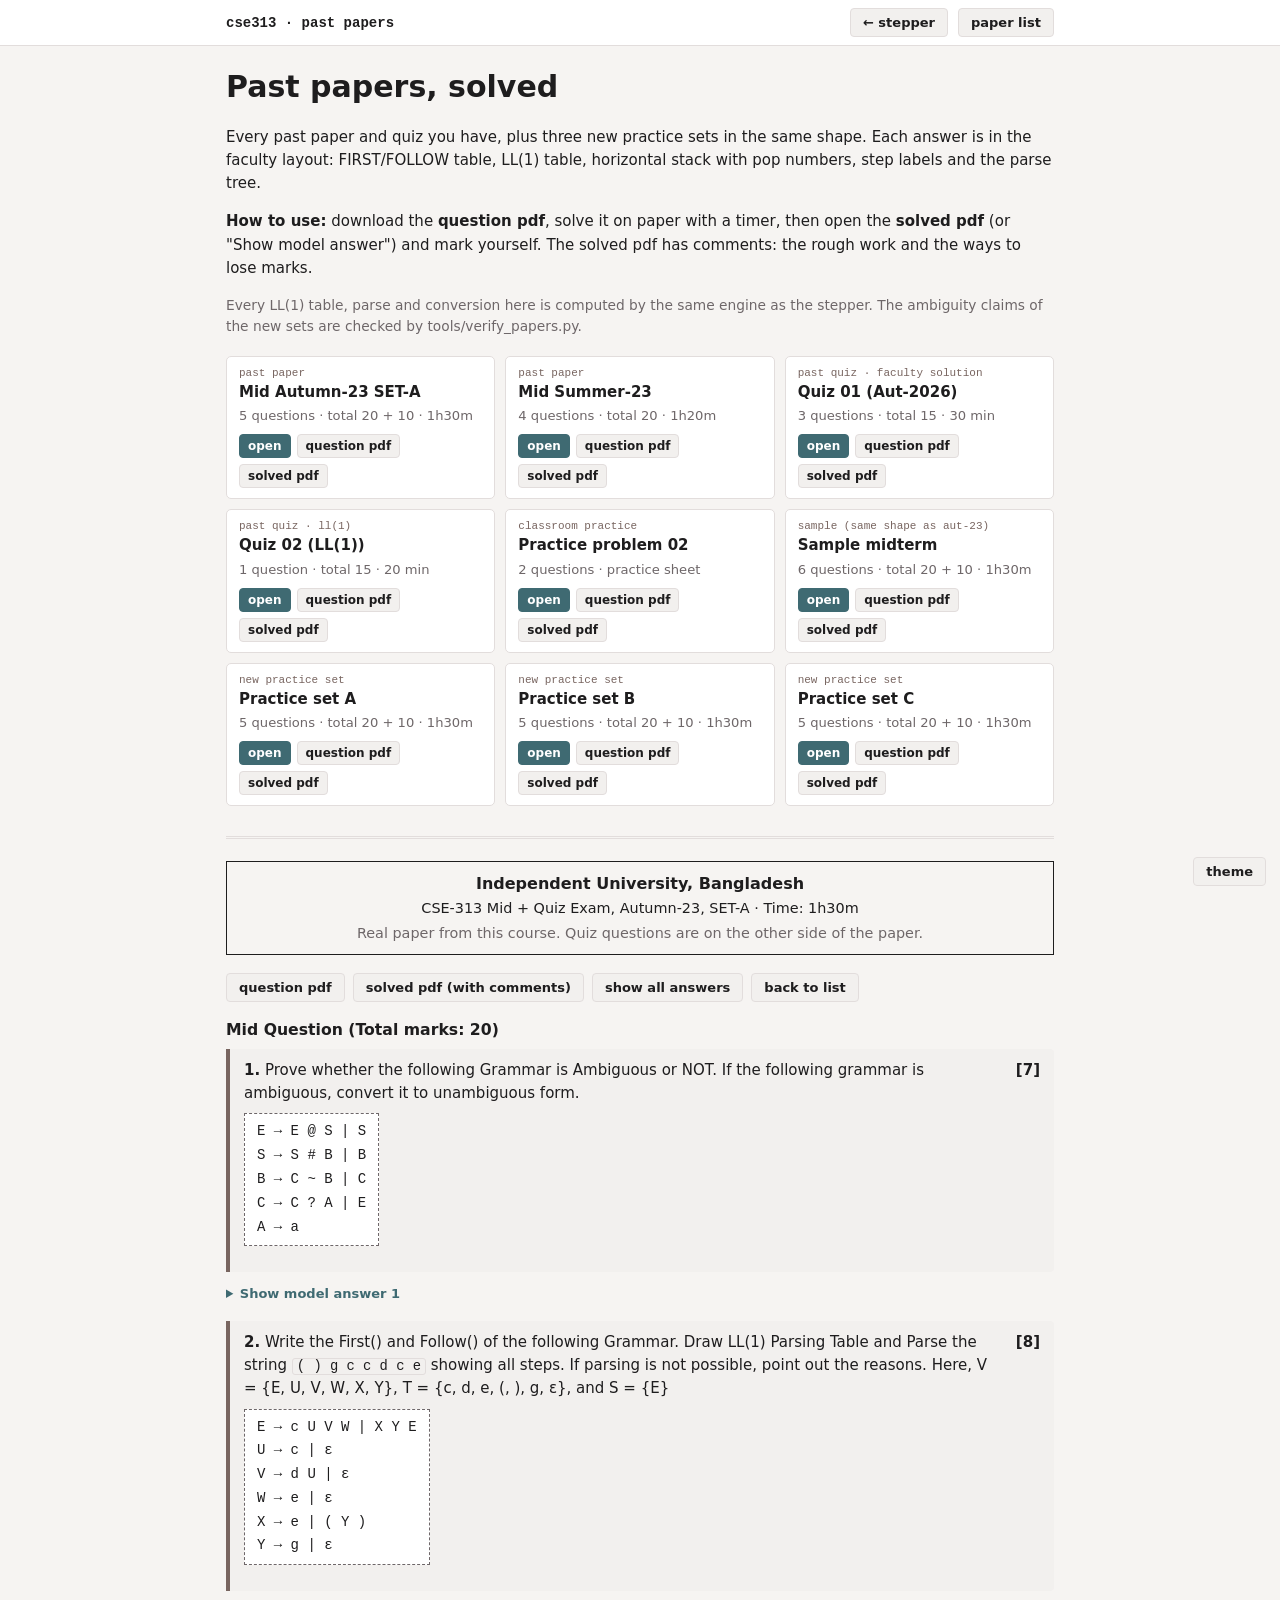
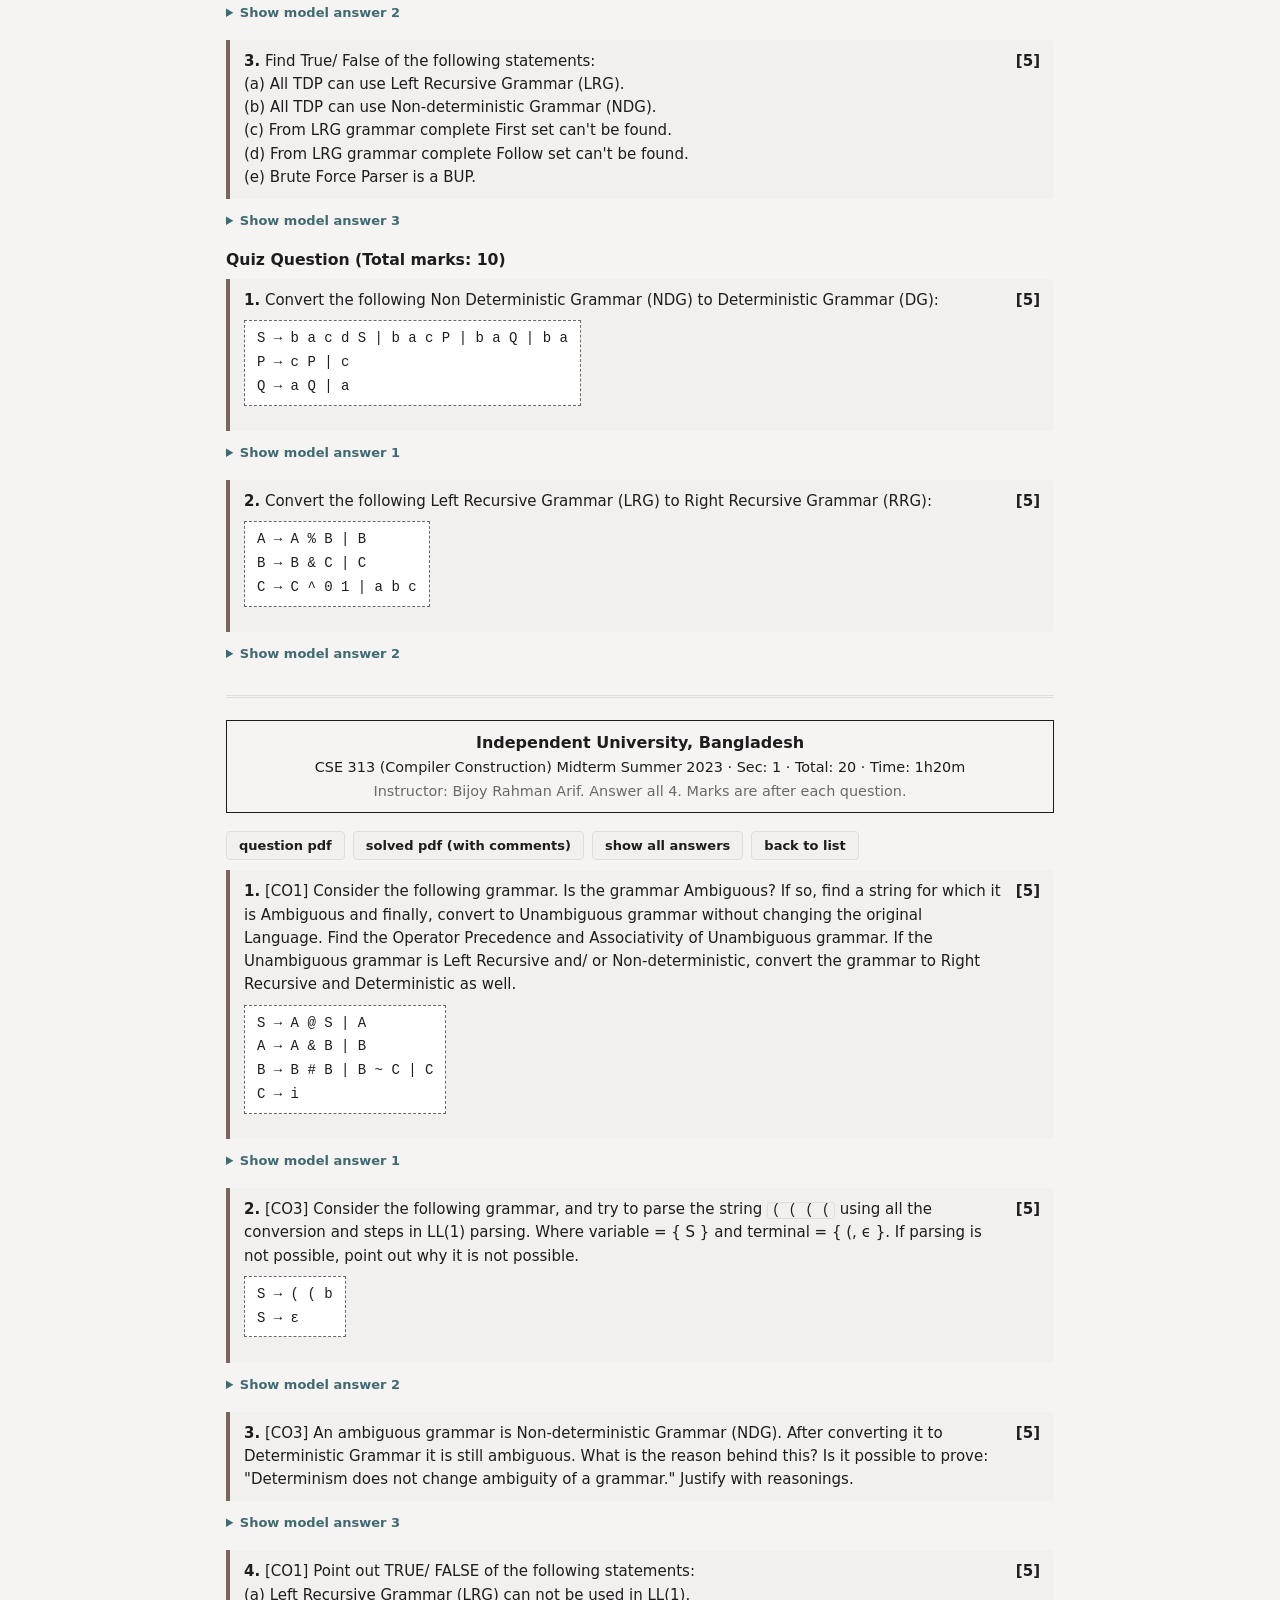
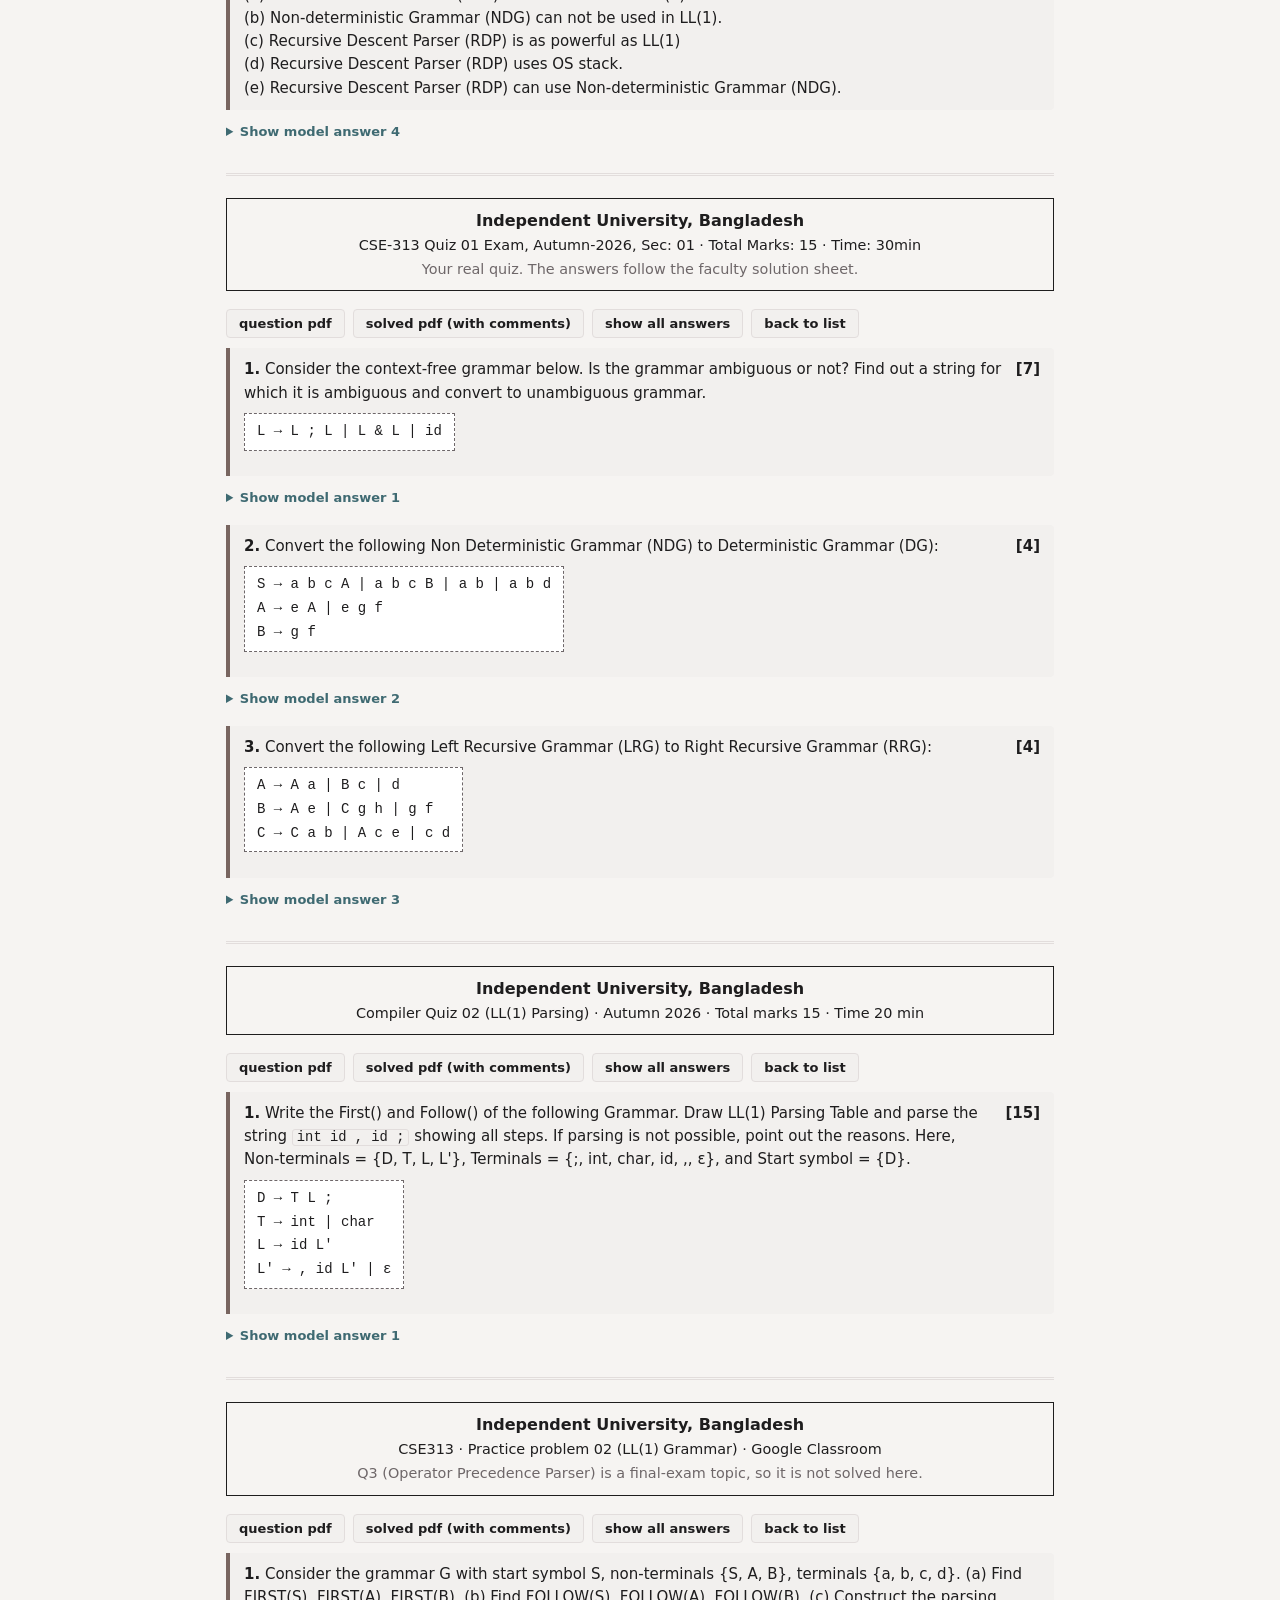
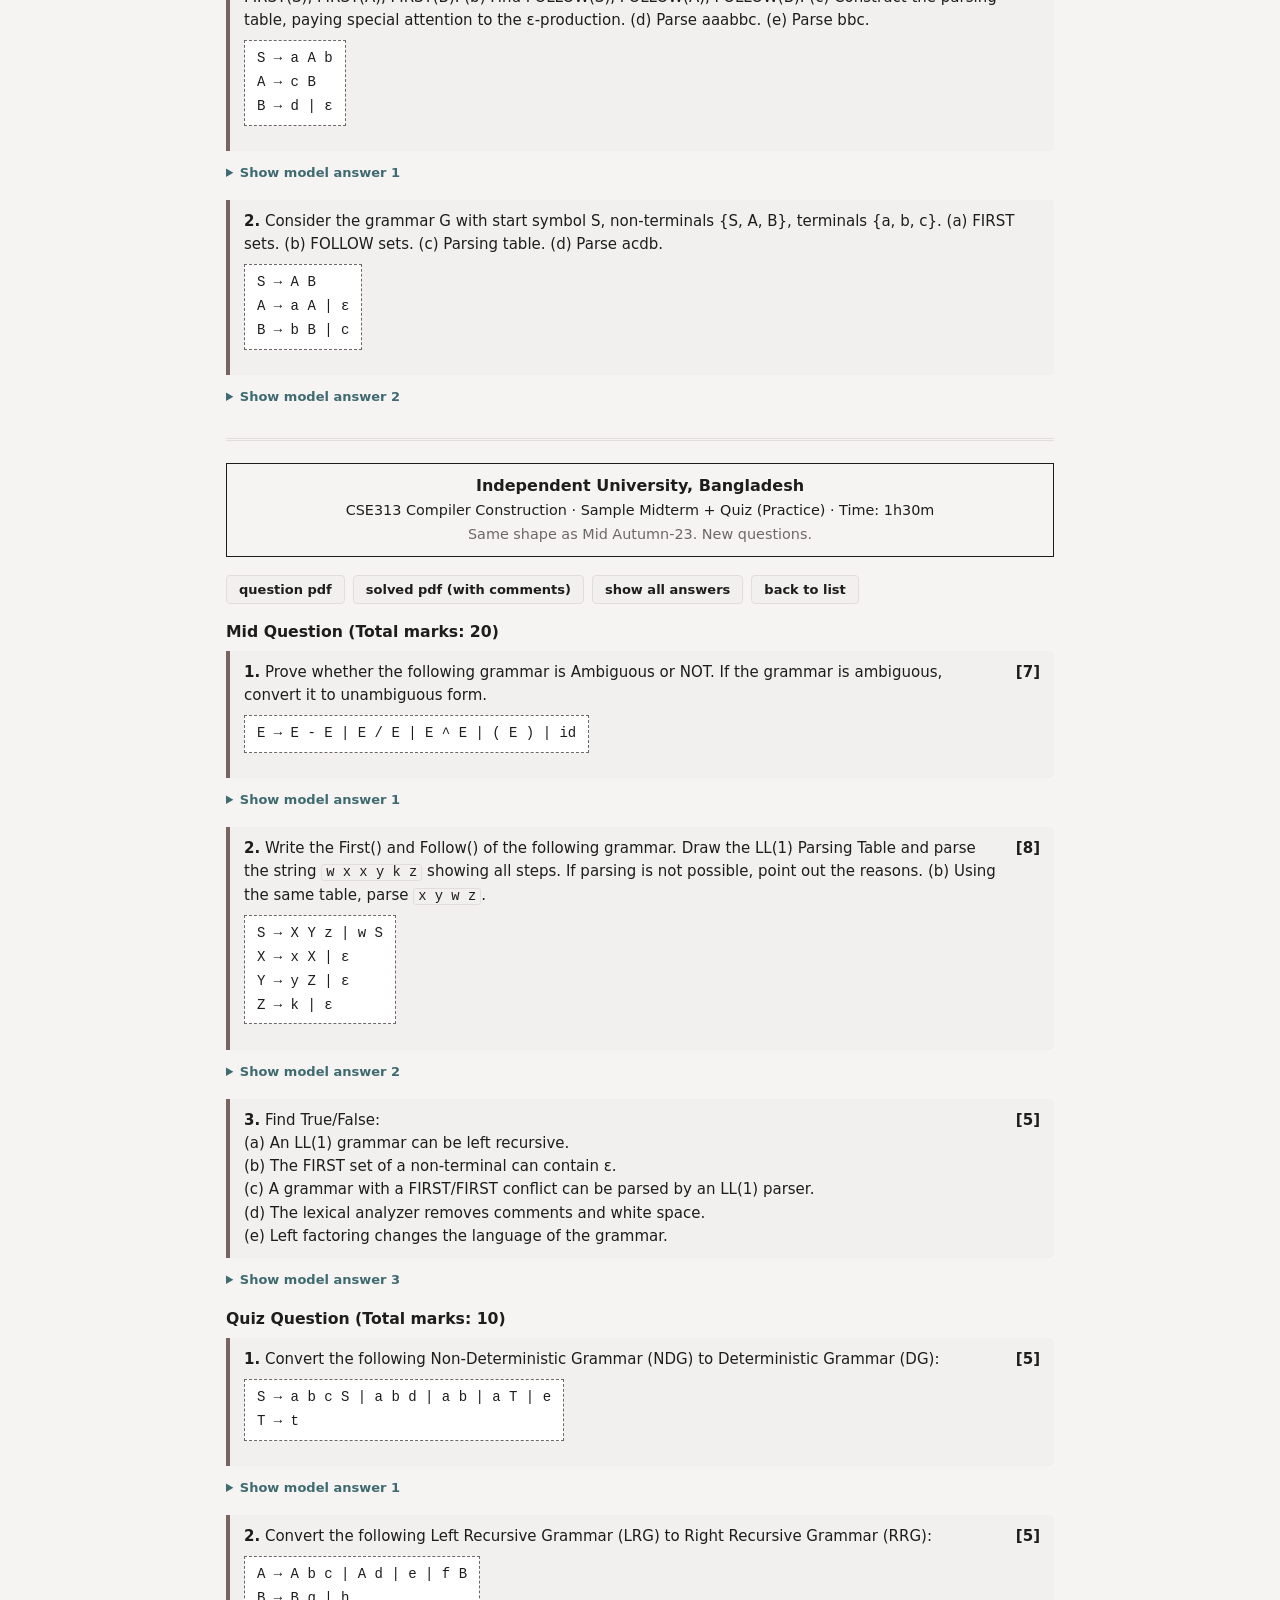
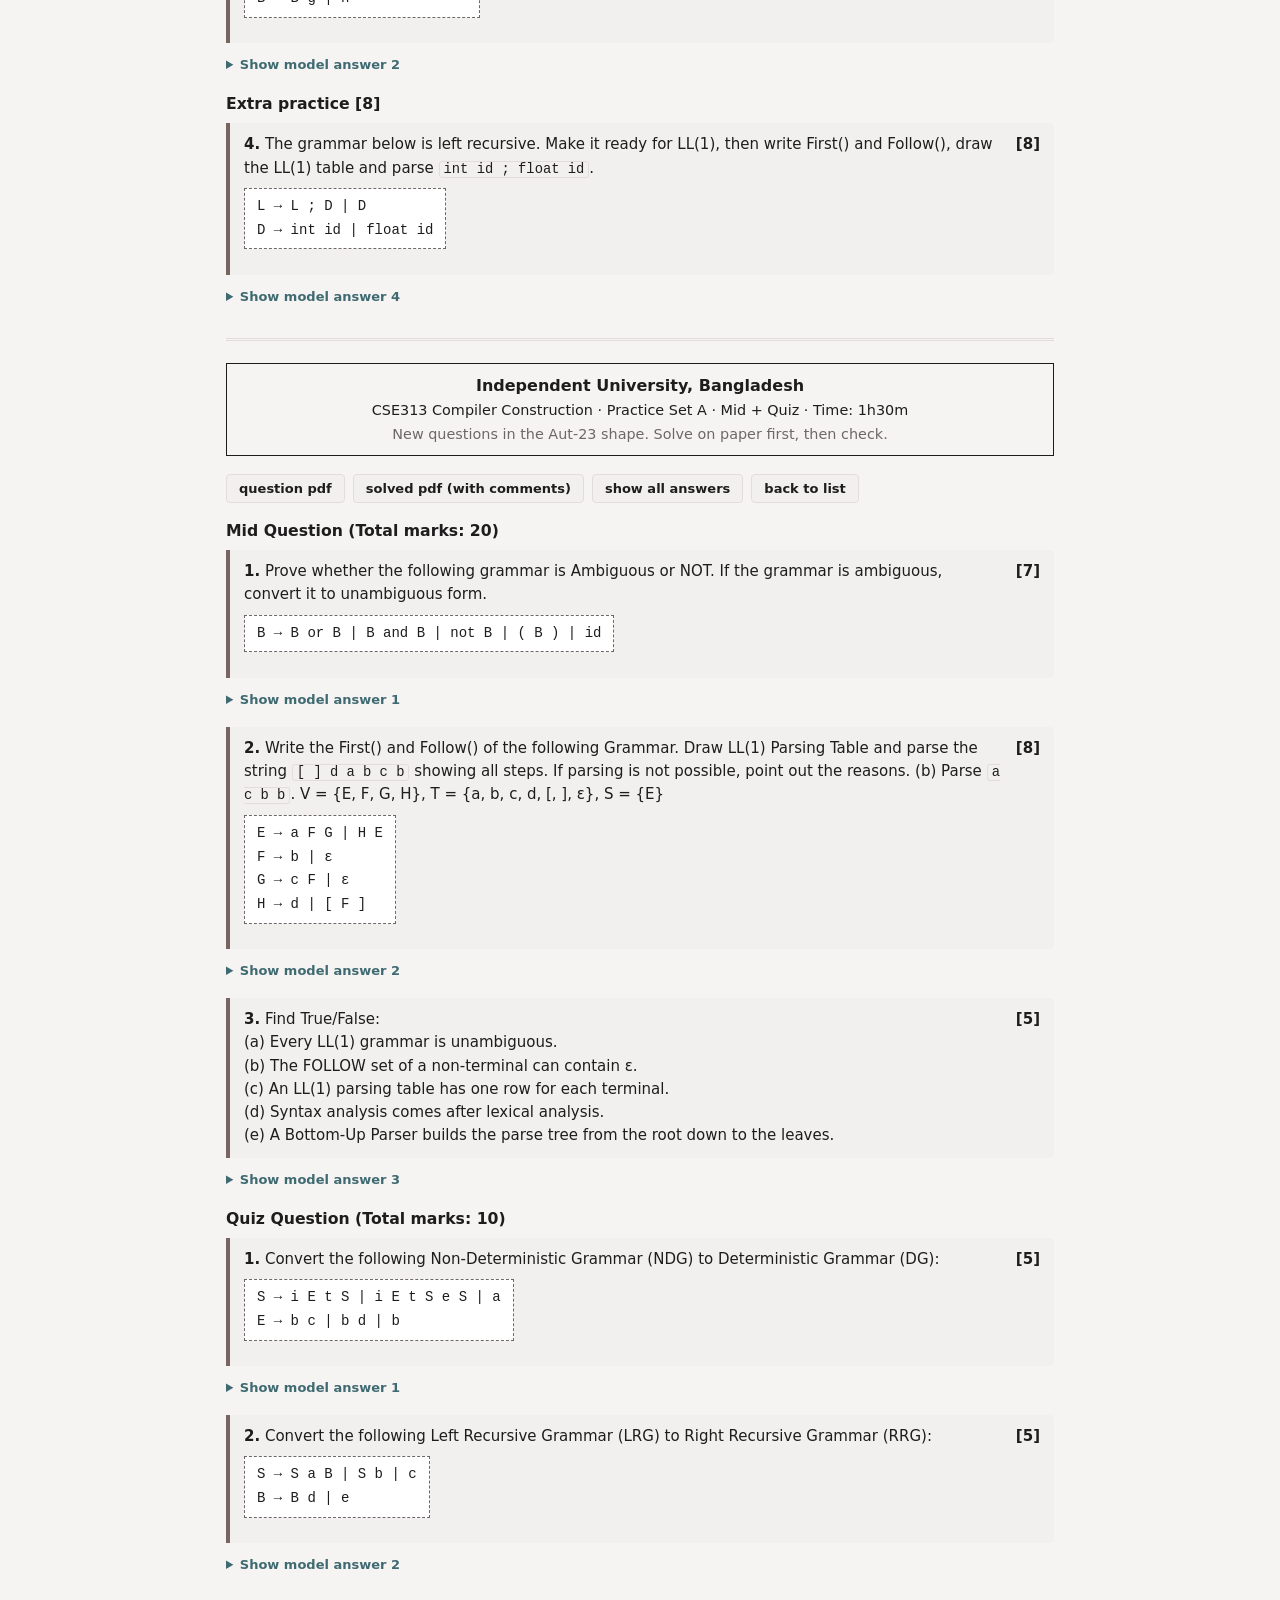
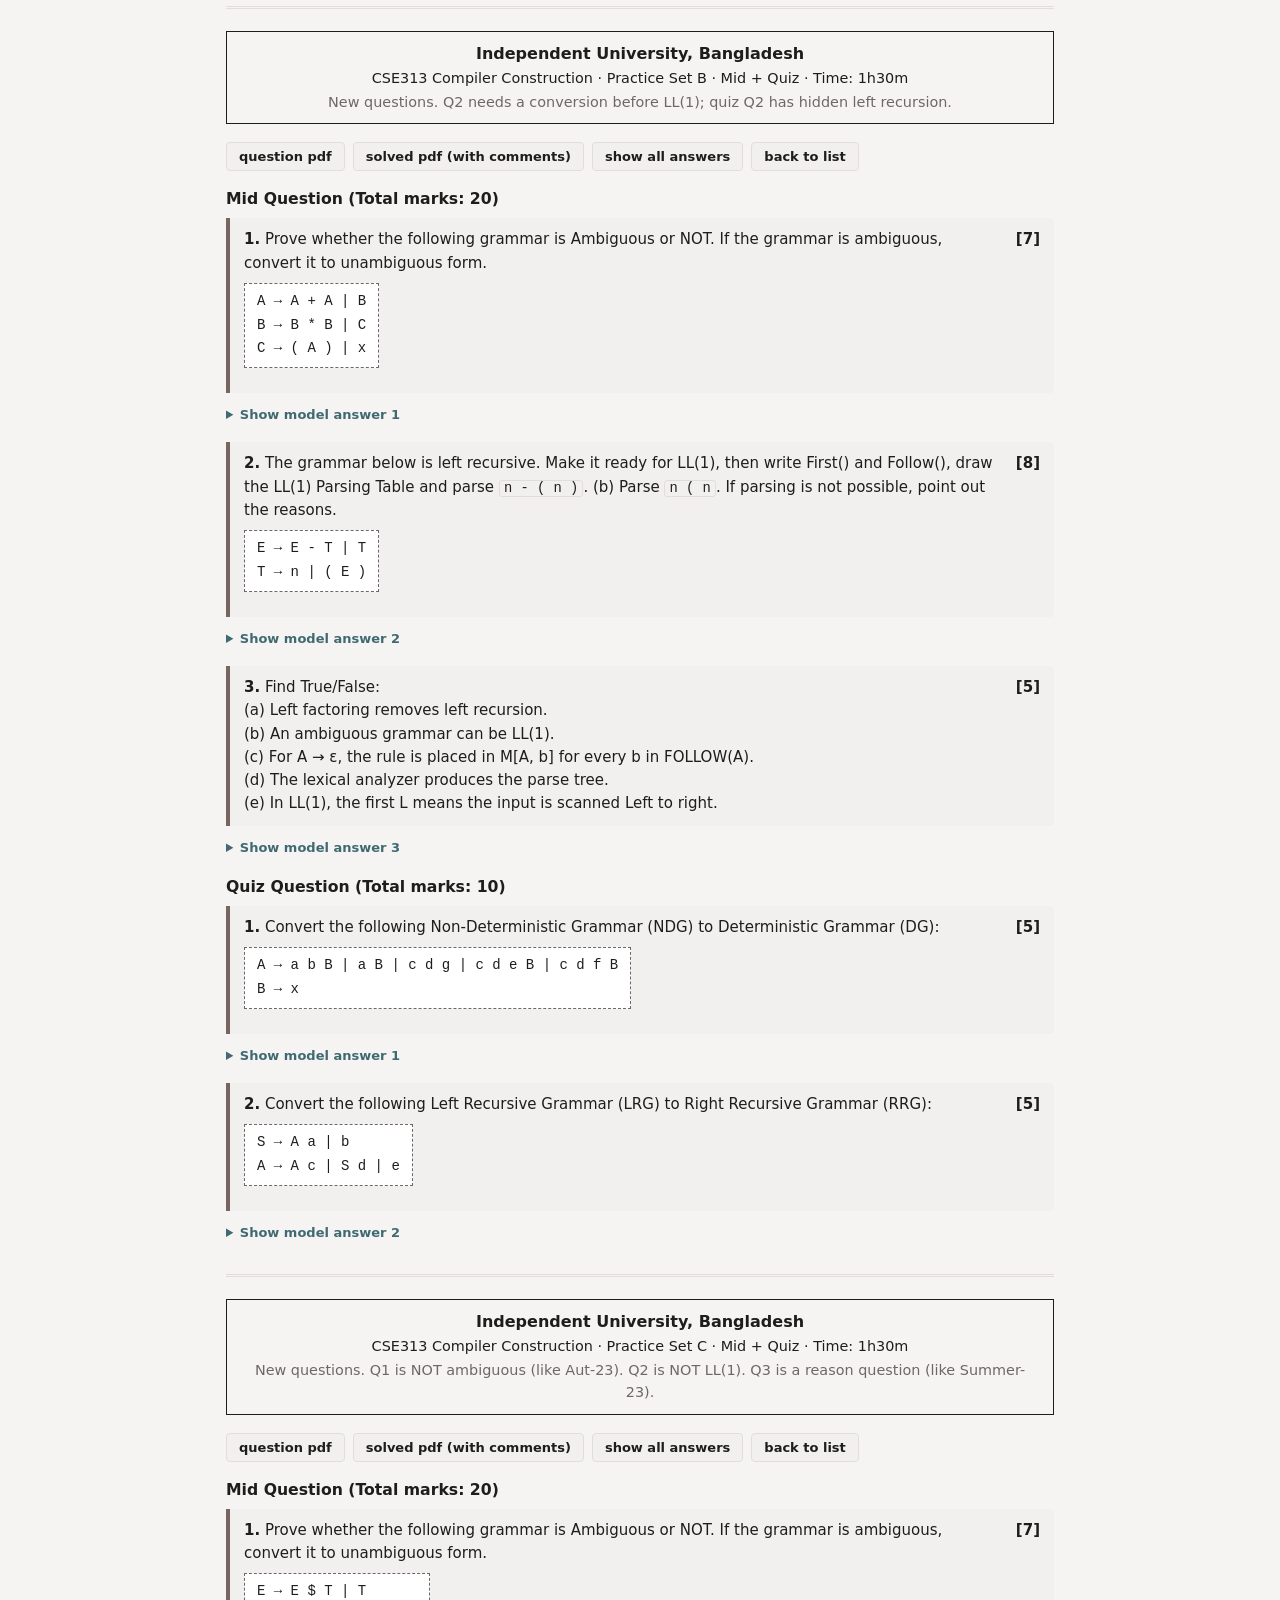
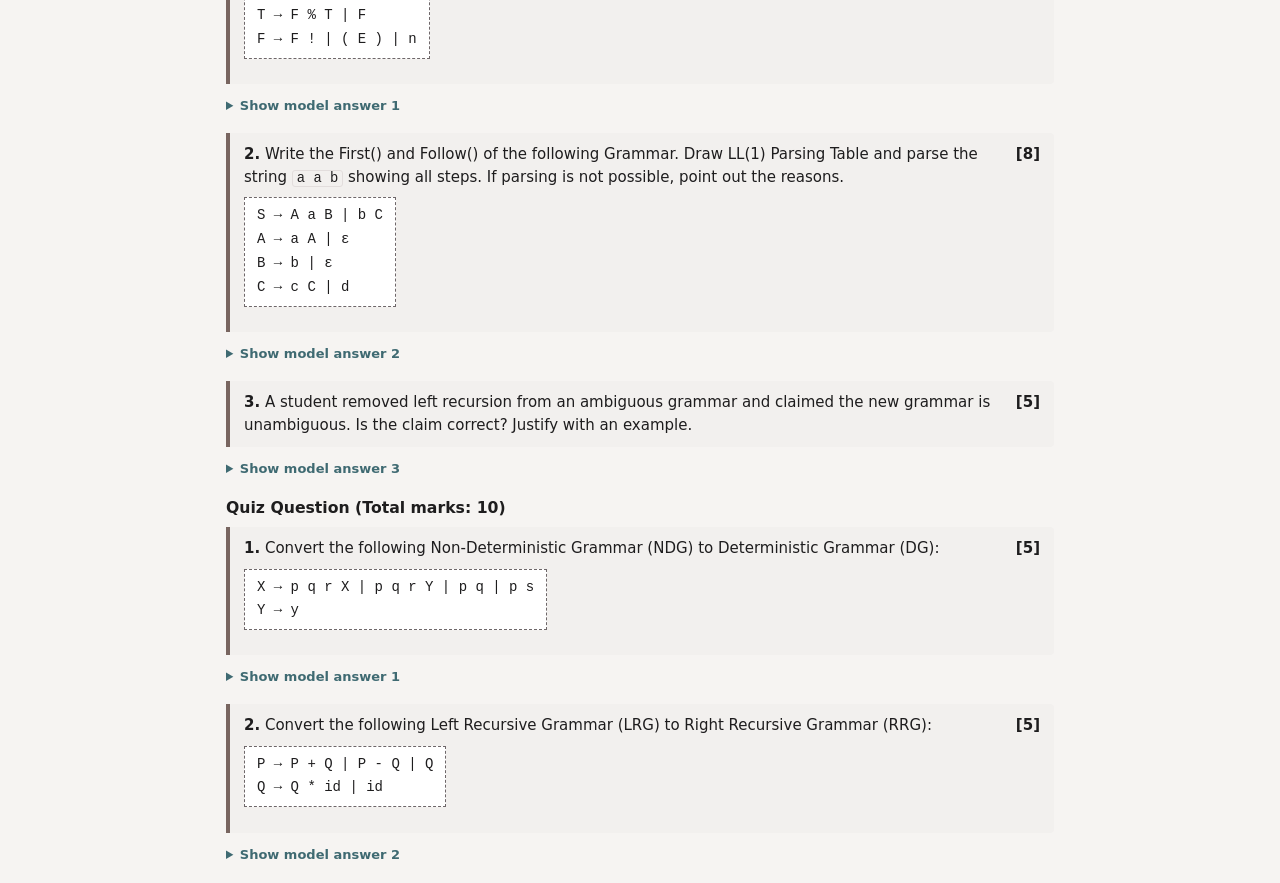
==== papers.html @ 5d273784 "Add past papers page with question and solved PDFs Every past paper and quiz solved in the faculty l" ====
<!doctype html>
<html lang="en">
<head>
<meta charset="utf-8">
<meta name="viewport" content="width=device-width, initial-scale=1">
<title>CSE313 Past Papers</title>
<style>:root{
  --bg:#f6f4f2;--card:#ffffff;--ink:#1e1d1e;--muted:#6e6769;--line:#e2dddc;--soft:#f2f0ee;
  --rose:#786560;--rose-t:#efe7e4;--teal:#3f6a72;--teal-t:#e3eef0;--sand:#8a6a33;--sand-t:#f4ecdc;
  --clay:#a24a36;--clay-t:#f6e4de;--lav:#5b5679;--lav-t:#ecebf3;--hl:#f2d98a;--hl-ink:#1e1d1e;
  --mono:"JetBrains Mono",ui-monospace,"SF Mono",Menlo,Consolas,monospace;
  --sans:"Inter",ui-sans-serif,system-ui,-apple-system,"Segoe UI",Roboto,sans-serif;
}
@media (prefers-color-scheme:dark){:root:not([data-theme="light"]){
  --bg:#0c0b0c;--card:#141314;--ink:#e2dddc;--muted:#a9a3a4;--line:#2a2729;--soft:#1e1d1e;
  --rose:#c7b1ac;--rose-t:#2e2726;--teal:#a5bfc4;--teal-t:#1c2426;--sand:#d6c2a4;--sand-t:#2a251e;
  --clay:#d99a88;--clay-t:#33221e;--lav:#bbb8c8;--lav-t:#232129;--hl:#5d4e2b;--hl-ink:#fafcfb;}}
:root[data-theme="dark"]{
  --bg:#0c0b0c;--card:#141314;--ink:#e2dddc;--muted:#a9a3a4;--line:#2a2729;--soft:#1e1d1e;
  --rose:#c7b1ac;--rose-t:#2e2726;--teal:#a5bfc4;--teal-t:#1c2426;--sand:#d6c2a4;--sand-t:#2a251e;
  --clay:#d99a88;--clay-t:#33221e;--lav:#bbb8c8;--lav-t:#232129;--hl:#5d4e2b;--hl-ink:#fafcfb;}

*{box-sizing:border-box}
body{margin:0;background:var(--bg);color:var(--ink);font:15px/1.55 var(--sans)}
code{font-family:var(--mono);font-size:.92em;background:var(--soft);border:1px solid var(--line);padding:0 4px;border-radius:3px}
a{color:var(--teal)}
.small{font-size:.86rem;color:var(--muted)}
.bad{color:var(--clay)}
.sheet{max-width:860px;margin:0 auto;padding:0 16px}
.sh-head{border:1.5px solid var(--ink);padding:10px 14px;text-align:center;margin:18px 0}
.sh-head b{display:block;font-size:1rem}
.sh-head div{font-size:.9rem}
.sh-head .small{margin-top:2px}
h2.sec{font:700 1.15rem var(--sans);color:var(--teal);border-bottom:2px solid var(--teal);padding-bottom:4px;margin:26px 0 12px}
h3.part{font:700 .98rem var(--sans);margin:18px 0 8px}
.qb{background:var(--soft);border-left:4px solid var(--rose);padding:10px 14px;margin:10px 0;border-radius:0 4px 4px 0}
.qh{display:flex;gap:12px;justify-content:space-between;align-items:flex-start}
.qh .mk{font-weight:700;white-space:nowrap}
.gbox{font:14px/1.7 var(--mono);white-space:pre-wrap;overflow-wrap:anywhere;border:1.5px dashed var(--muted);background:var(--card);padding:6px 12px;margin:8px 0;display:inline-block;max-width:100%;overflow-x:auto}
.ans{border:1px solid var(--line);border-left:4px solid var(--teal);background:var(--card);border-radius:0 4px 4px 0;padding:10px 14px;margin:10px 0 18px}
.ah{font:700 1rem var(--sans);color:var(--teal);margin-bottom:6px}
.wt{display:inline-block;font:700 11px var(--mono);letter-spacing:.06em;background:var(--teal);color:var(--card);padding:2px 8px;border-radius:3px;margin-bottom:6px}
.ans h4{font:700 .92rem var(--sans);margin:14px 0 6px}
.ts{overflow-x:auto;max-width:100%}
table.t{border-collapse:collapse;font-size:.88rem;margin:6px 0}
table.t th,table.t td{border:1px solid var(--line);padding:4px 9px;text-align:center;font-family:var(--mono);font-size:.84rem}
table.t thead th{background:var(--soft)}
table.t td.bad{background:var(--clay-t);color:var(--clay);font-weight:700}
table.t td:last-child{text-align:left}
table.ll td:last-child{text-align:center}
.concl{font-weight:500}
.concl.bad{color:var(--clay)}
.lose{border-left:4px solid var(--clay);background:var(--clay-t);padding:6px 12px;margin:10px 0 0;font-size:.88rem;border-radius:0 4px 4px 0}
.labels{background:var(--soft);border:1px solid var(--line);border-radius:4px;padding:8px 12px;margin:8px 0;font-size:.86rem}
.labels .lh{font-weight:700;margin-bottom:4px}
.labels ol{list-style:none;margin:0;padding:0;columns:2;column-gap:24px}
.labels li{break-inside:avoid;font-family:var(--mono);font-size:.8rem;line-height:1.6}
svg text{font-family:var(--mono);text-anchor:middle}
svg.hstack rect{fill:var(--card);stroke:var(--ink);stroke-width:1.2}
svg.hstack rect.cerr{fill:var(--clay-t);stroke:var(--clay)}
svg.hstack .sym{font-size:13px;font-weight:700;fill:var(--ink)}
svg.hstack .x{stroke:var(--clay);stroke-width:1.2}
svg.hstack .pop{font-size:12px;font-weight:700;fill:var(--clay)}
svg.hstack .epsm{font-size:10px;fill:var(--clay)}
svg.hstack .br{fill:none;stroke:var(--muted);stroke-width:1}
svg.hstack .brl{font-size:10px;fill:var(--ink)}
svg.tree line{stroke:var(--muted);stroke-width:1.2}
svg.tree text{font-size:14px;dominant-baseline:middle}
svg.tree .nt{fill:var(--teal);font-weight:700}
svg.tree .t{fill:var(--ink);font-weight:700}
svg.tree .e{fill:var(--muted)}
.trees{display:flex;flex-wrap:wrap;gap:16px}
.trees figure{margin:4px 0;border:1px solid var(--line);border-radius:4px;padding:6px 10px;max-width:100%;overflow-x:auto}
.trees figcaption{font-size:.8rem;color:var(--muted)}
details.rough{margin:10px 0 0;font-size:.85rem}
details.rough summary{cursor:pointer;color:var(--muted)}
details.rough ul{margin:6px 0;padding-left:18px}
details.rough li{font-family:var(--mono);font-size:.78rem;margin:3px 0}

.bar{position:sticky;top:0;z-index:5;background:var(--card);border-bottom:1px solid var(--line)}
.bar .in{max-width:860px;margin:0 auto;padding:8px 16px;display:flex;gap:10px;align-items:center;flex-wrap:wrap}
.bar b{font:700 14px var(--mono);margin-right:auto}
.btn{font:600 13px var(--sans);border:1px solid var(--line);background:var(--soft);color:var(--ink);padding:6px 12px;border-radius:4px;cursor:pointer;text-decoration:none;display:inline-block}
.btn.pri{background:var(--teal);color:var(--card);border-color:var(--teal)}
.intro{margin:18px 0}
.grid{display:grid;grid-template-columns:repeat(auto-fit,minmax(240px,1fr));gap:10px;margin:12px 0 8px}
.pc{border:1px solid var(--line);background:var(--card);border-radius:5px;padding:10px 12px}
.pc .k{font:11px var(--mono);color:var(--rose);text-transform:lowercase}
.pc .nm{font-weight:700;margin:2px 0}
.pc .meta{font-size:.82rem;color:var(--muted);margin-bottom:8px}
.pc .row{display:flex;flex-wrap:wrap;gap:6px}
.pc .row a{font-size:12px;padding:4px 8px}
section.paper{border-top:3px double var(--line);margin-top:30px;padding-top:4px}
details.ansd{margin:4px 0 16px}
details.ansd>summary{cursor:pointer;font:600 13px var(--sans);color:var(--teal);padding:4px 0}
.tools{display:flex;gap:8px;flex-wrap:wrap;margin:8px 0}
.theme{position:fixed;right:14px;bottom:14px;z-index:6}
@media (max-width:560px){.labels ol{columns:1}}
</style>
</head>
<body>
<div class="bar" id="top"><div class="in"><b>cse313 · past papers</b><a class="btn" href="index.html">← stepper</a><a class="btn" href="#list">paper list</a></div></div>
<div class="sheet">
<div class="intro" id="list"><h1 style="margin:6px 0">Past papers, solved</h1>
<p>Every past paper and quiz you have, plus three new practice sets in the same shape. Each answer is in the faculty layout: FIRST/FOLLOW table, LL(1) table, horizontal stack with pop numbers, step labels and the parse tree.</p>
<p><b>How to use:</b> download the <b>question pdf</b>, solve it on paper with a timer, then open the <b>solved pdf</b> (or "Show model answer") and mark yourself. The solved pdf has comments: the rough work and the ways to lose marks.</p>
<p class="small">Every LL(1) table, parse and conversion here is computed by the same engine as the stepper. The ambiguity claims of the new sets are checked by tools/verify_papers.py.</p></div>
<div class="grid"><div class="pc"><div class="k">past paper</div><div class="nm">Mid Autumn-23 SET-A</div><div class="meta">5 questions · total 20 + 10 · 1h30m</div><div class="row"><a class="btn pri" href="#p-aut23">open</a><a class="btn" href="pdf/aut23-questions.pdf" target="_blank">question pdf</a><a class="btn" href="pdf/aut23-solved.pdf" target="_blank">solved pdf</a></div></div><div class="pc"><div class="k">past paper</div><div class="nm">Mid Summer-23</div><div class="meta">4 questions · total 20 · 1h20m</div><div class="row"><a class="btn pri" href="#p-sum23">open</a><a class="btn" href="pdf/sum23-questions.pdf" target="_blank">question pdf</a><a class="btn" href="pdf/sum23-solved.pdf" target="_blank">solved pdf</a></div></div><div class="pc"><div class="k">past quiz · faculty solution</div><div class="nm">Quiz 01 (Aut-2026)</div><div class="meta">3 questions · total 15 · 30 min</div><div class="row"><a class="btn pri" href="#p-quiz01">open</a><a class="btn" href="pdf/quiz01-questions.pdf" target="_blank">question pdf</a><a class="btn" href="pdf/quiz01-solved.pdf" target="_blank">solved pdf</a></div></div><div class="pc"><div class="k">past quiz · LL(1)</div><div class="nm">Quiz 02 (LL(1))</div><div class="meta">1 question · total 15 · 20 min</div><div class="row"><a class="btn pri" href="#p-quiz02">open</a><a class="btn" href="pdf/quiz02-questions.pdf" target="_blank">question pdf</a><a class="btn" href="pdf/quiz02-solved.pdf" target="_blank">solved pdf</a></div></div><div class="pc"><div class="k">classroom practice</div><div class="nm">Practice problem 02</div><div class="meta">2 questions · practice sheet</div><div class="row"><a class="btn pri" href="#p-pp02">open</a><a class="btn" href="pdf/pp02-questions.pdf" target="_blank">question pdf</a><a class="btn" href="pdf/pp02-solved.pdf" target="_blank">solved pdf</a></div></div><div class="pc"><div class="k">sample (same shape as Aut-23)</div><div class="nm">Sample midterm</div><div class="meta">6 questions · total 20 + 10 · 1h30m</div><div class="row"><a class="btn pri" href="#p-sample">open</a><a class="btn" href="pdf/sample-questions.pdf" target="_blank">question pdf</a><a class="btn" href="pdf/sample-solved.pdf" target="_blank">solved pdf</a></div></div><div class="pc"><div class="k">new practice set</div><div class="nm">Practice set A</div><div class="meta">5 questions · total 20 + 10 · 1h30m</div><div class="row"><a class="btn pri" href="#p-setA">open</a><a class="btn" href="pdf/setA-questions.pdf" target="_blank">question pdf</a><a class="btn" href="pdf/setA-solved.pdf" target="_blank">solved pdf</a></div></div><div class="pc"><div class="k">new practice set</div><div class="nm">Practice set B</div><div class="meta">5 questions · total 20 + 10 · 1h30m</div><div class="row"><a class="btn pri" href="#p-setB">open</a><a class="btn" href="pdf/setB-questions.pdf" target="_blank">question pdf</a><a class="btn" href="pdf/setB-solved.pdf" target="_blank">solved pdf</a></div></div><div class="pc"><div class="k">new practice set</div><div class="nm">Practice set C</div><div class="meta">5 questions · total 20 + 10 · 1h30m</div><div class="row"><a class="btn pri" href="#p-setC">open</a><a class="btn" href="pdf/setC-questions.pdf" target="_blank">question pdf</a><a class="btn" href="pdf/setC-solved.pdf" target="_blank">solved pdf</a></div></div></div>
<section class="paper" id="p-aut23"><div class="sh-head"><b>Independent University, Bangladesh</b><div>CSE-313 Mid + Quiz Exam, Autumn-23, SET-A · Time: 1h30m</div><div class="small">Real paper from this course. Quiz questions are on the other side of the paper.</div></div>
<div class="tools"><a class="btn" href="pdf/aut23-questions.pdf" target="_blank">question pdf</a><a class="btn" href="pdf/aut23-solved.pdf" target="_blank">solved pdf (with comments)</a><button class="btn" data-open="aut23">show all answers</button><a class="btn" href="#top">back to list</a></div>
<h3 class="part">Mid Question (Total marks: 20)</h3>
<div class="qb"><div class="qh"><span><b>1.</b> Prove whether the following Grammar is Ambiguous or NOT. If the following grammar is ambiguous, convert it to unambiguous form.</span><span class="mk">[7]</span></div><div class="gbox">E → E @ S | S
S → S # B | B
B → C ~ B | C
C → C ? A | E
A → a</div></div><details class="ansd" data-p="aut23"><summary>Show model answer 1</summary><div class="ans"><div class="ah">Answer 1 [7]</div><span class="wt">WRITE THIS</span><p class="small">The last rule is printed as <code>C → C ? A | E</code>. With E there, C can never finish with only terminals, so the grammar makes no strings. Treat it as a typo for ε and write that assumption.</p>
<p><b>[Assuming the last rule is C → C ? A | ε]</b></p>
<p>Check every rule for the ambiguity shape X → X op X (the same non-terminal on <b>both</b> sides of one operator):</p>
<table class="t"><thead><tr><th>Rule</th><th>Recursion</th></tr></thead><tbody><tr><td>E → E @ S</td><td>left only</td></tr><tr><td>S → S # B</td><td>left only</td></tr><tr><td>B → C ~ B</td><td>right only</td></tr><tr><td>C → C ? A</td><td>left only</td></tr></tbody></table>
<p>Each operator is in exactly one rule at one level, so its precedence and associativity are fixed. Example, the string <code>? a # ? a</code>: at every step only one rule fits.</p>
<p><b>LMD</b>: E ⇒ S ⇒ S # B ⇒ B # B ⇒ C # B ⇒ C ? A # B ⇒ ? A # B ⇒ ? a # B ⇒ ? a # C ⇒ ? a # C ? A ⇒ ? a # ? A ⇒ ? a # ? a</p><div class="trees"><figure><svg class="tree" viewBox="-22 -16 308 322" width="308" style="max-width:100%"><line x1="132" y1="6" x2="132" y2="33"/><line x1="132" y1="52" x2="44" y2="79"/><line x1="132" y1="52" x2="132" y2="79"/><line x1="132" y1="52" x2="220" y2="79"/><line x1="44" y1="98" x2="44" y2="125"/><line x1="44" y1="144" x2="44" y2="171"/><line x1="44" y1="190" x2="0" y2="217"/><line x1="44" y1="190" x2="44" y2="217"/><line x1="44" y1="190" x2="88" y2="217"/><line x1="0" y1="236" x2="0" y2="263"/><line x1="88" y1="236" x2="88" y2="263"/><line x1="220" y1="98" x2="220" y2="125"/><line x1="220" y1="144" x2="176" y2="171"/><line x1="220" y1="144" x2="220" y2="171"/><line x1="220" y1="144" x2="264" y2="171"/><line x1="176" y1="190" x2="176" y2="217"/><line x1="264" y1="190" x2="264" y2="217"/><text x="132" y="0" class="nt">E</text><text x="132" y="46" class="nt">S</text><text x="44" y="92" class="nt">S</text><text x="132" y="92" class="t">#</text><text x="220" y="92" class="nt">B</text><text x="44" y="138" class="nt">B</text><text x="44" y="184" class="nt">C</text><text x="0" y="230" class="nt">C</text><text x="44" y="230" class="t">?</text><text x="88" y="230" class="nt">A</text><text x="0" y="276" class="e">ε</text><text x="88" y="276" class="t">a</text><text x="220" y="138" class="nt">C</text><text x="176" y="184" class="nt">C</text><text x="220" y="184" class="t">?</text><text x="264" y="184" class="nt">A</text><text x="176" y="230" class="e">ε</text><text x="264" y="230" class="t">a</text></svg></figure></div>
<p class="concl">Every string has exactly one leftmost derivation parse tree ∴ the grammar is <b>NOT ambiguous</b>. No conversion is needed.</p>
<table class="t"><thead><tr><th>Operator</th><th>Precedence</th><th>Associativity</th></tr></thead><tbody><tr><td>@</td><td>1 (lowest)</td><td>left (E → E @ S)</td></tr><tr><td>#</td><td>2</td><td>left (S → S # B)</td></tr><tr><td>~</td><td>3</td><td>right (B → C ~ B)</td></tr><tr><td>?</td><td>4 (highest)</td><td>left (C → C ? A)</td></tr></tbody></table><p class="lose"><b>Lose marks by:</b> saying "ambiguous" just because there are many operators; not writing the typo assumption; no precedence table.</p></div></details>
<div class="qb"><div class="qh"><span><b>2.</b> Write the First() and Follow() of the following Grammar. Draw LL(1) Parsing Table and Parse the string <code>( ) g c c d c e</code> showing all steps. If parsing is not possible, point out the reasons. Here, V = {E, U, V, W, X, Y}, T = {c, d, e, (, ), g, ε}, and S = {E}</span><span class="mk">[8]</span></div><div class="gbox">E → c U V W | X Y E
U → c | ε
V → d U | ε
W → e | ε
X → e | ( Y )
Y → g | ε</div></div><details class="ansd" data-p="aut23"><summary>Show model answer 2</summary><div class="ans"><div class="ah">Answer 2 [8]</div><span class="wt">WRITE THIS</span><p class="small">Numbered rules: 1. E → c U V W&nbsp;&nbsp; 2. E → X Y E&nbsp;&nbsp; 3. U → c&nbsp;&nbsp; 4. U → ε&nbsp;&nbsp; 5. V → d U&nbsp;&nbsp; 6. V → ε&nbsp;&nbsp; 7. W → e&nbsp;&nbsp; 8. W → ε&nbsp;&nbsp; 9. X → e&nbsp;&nbsp; 10. X → ( Y )&nbsp;&nbsp; 11. Y → g&nbsp;&nbsp; 12. Y → ε</p><h4>Step 1 · FIRST &amp; FOLLOW</h4><table class="t"><thead><tr><th>Non-terminal</th><th>FIRST</th><th>FOLLOW</th></tr></thead><tbody><tr><th>E</th><td>{ c, e, ( }</td><td>{ $ }</td></tr><tr><th>U</th><td>{ c, ε }</td><td>{ d, e, $ }</td></tr><tr><th>V</th><td>{ d, ε }</td><td>{ e, $ }</td></tr><tr><th>W</th><td>{ e, ε }</td><td>{ $ }</td></tr><tr><th>X</th><td>{ e, ( }</td><td>{ g, c, e, ( }</td></tr><tr><th>Y</th><td>{ g, ε }</td><td>{ c, e, (, ) }</td></tr></tbody></table><h4>Step 2 · LL(1) parsing table</h4><div class="ts"><table class="t ll"><thead><tr><th></th><th>c</th><th>d</th><th>e</th><th>(</th><th>)</th><th>g</th><th>$</th></tr></thead><tbody><tr><th>E</th><td class="">E→cUVW</td><td class=""></td><td class="">E→XYE</td><td class="">E→XYE</td><td class=""></td><td class=""></td><td class=""></td></tr><tr><th>U</th><td class="">U→c</td><td class="">U→ε</td><td class="">U→ε</td><td class=""></td><td class=""></td><td class=""></td><td class="">U→ε</td></tr><tr><th>V</th><td class=""></td><td class="">V→dU</td><td class="">V→ε</td><td class=""></td><td class=""></td><td class=""></td><td class="">V→ε</td></tr><tr><th>W</th><td class=""></td><td class=""></td><td class="">W→e</td><td class=""></td><td class=""></td><td class=""></td><td class="">W→ε</td></tr><tr><th>X</th><td class=""></td><td class=""></td><td class="">X→e</td><td class="">X→(Y)</td><td class=""></td><td class=""></td><td class=""></td></tr><tr><th>Y</th><td class="">Y→ε</td><td class=""></td><td class="">Y→ε</td><td class="">Y→ε</td><td class="">Y→ε</td><td class="">Y→g</td><td class=""></td></tr></tbody></table></div><p class="concl">No cell has more than one rule ∴ <b>the grammar is LL(1)</b>.</p><h4>Step 3 · Parse <code>( ) g c c d c e</code> (horizontal stack)</h4><p><b>Buffer:</b> <code>( ) g c c d c e $</code> &nbsp; LA ↑ starts at <code>(</code></p><div class="ts"><svg class="hstack" viewBox="-2 0 544 136" width="544" style="max-width:100%"><rect x="0" y="16" width="30" height="28" class=""/><text x="15" y="35" class="sym">$</text><text x="15" y="59" class="pop">acc</text><rect x="30" y="16" width="30" height="28" class=""/><text x="45" y="35" class="sym">E</text><line x1="33" y1="41" x2="57" y2="19" class="x"/><text x="45" y="59" class="pop">1</text><rect x="60" y="16" width="30" height="28" class=""/><text x="75" y="35" class="sym">E</text><line x1="63" y1="41" x2="87" y2="19" class="x"/><text x="75" y="59" class="pop">8</text><rect x="90" y="16" width="30" height="28" class=""/><text x="105" y="35" class="sym">Y</text><line x1="93" y1="41" x2="117" y2="19" class="x"/><text x="105" y="59" class="pop">6</text><rect x="120" y="16" width="30" height="28" class=""/><text x="135" y="35" class="sym">X</text><line x1="123" y1="41" x2="147" y2="19" class="x"/><text x="135" y="59" class="pop">2</text><rect x="150" y="16" width="30" height="28" class=""/><text x="165" y="35" class="sym">)</text><line x1="153" y1="41" x2="177" y2="19" class="x"/><text x="165" y="59" class="pop">5</text><rect x="180" y="16" width="30" height="28" class=""/><text x="195" y="35" class="sym">Y</text><line x1="183" y1="41" x2="207" y2="19" class="x"/><text x="195" y="12" class="epsm">→ε</text><text x="195" y="59" class="pop">4</text><rect x="210" y="16" width="30" height="28" class=""/><text x="225" y="35" class="sym">(</text><line x1="213" y1="41" x2="237" y2="19" class="x"/><text x="225" y="59" class="pop">3</text><rect x="240" y="16" width="30" height="28" class=""/><text x="255" y="35" class="sym">g</text><line x1="243" y1="41" x2="267" y2="19" class="x"/><text x="255" y="59" class="pop">7</text><rect x="270" y="16" width="30" height="28" class=""/><text x="285" y="35" class="sym">W</text><line x1="273" y1="41" x2="297" y2="19" class="x"/><text x="285" y="59" class="pop">16</text><rect x="300" y="16" width="30" height="28" class=""/><text x="315" y="35" class="sym">V</text><line x1="303" y1="41" x2="327" y2="19" class="x"/><text x="315" y="59" class="pop">12</text><rect x="330" y="16" width="30" height="28" class=""/><text x="345" y="35" class="sym">U</text><line x1="333" y1="41" x2="357" y2="19" class="x"/><text x="345" y="59" class="pop">10</text><rect x="360" y="16" width="30" height="28" class=""/><text x="375" y="35" class="sym">c</text><line x1="363" y1="41" x2="387" y2="19" class="x"/><text x="375" y="59" class="pop">9</text><rect x="390" y="16" width="30" height="28" class=""/><text x="405" y="35" class="sym">c</text><line x1="393" y1="41" x2="417" y2="19" class="x"/><text x="405" y="59" class="pop">11</text><rect x="420" y="16" width="30" height="28" class=""/><text x="435" y="35" class="sym">U</text><line x1="423" y1="41" x2="447" y2="19" class="x"/><text x="435" y="59" class="pop">14</text><rect x="450" y="16" width="30" height="28" class=""/><text x="465" y="35" class="sym">d</text><line x1="453" y1="41" x2="477" y2="19" class="x"/><text x="465" y="59" class="pop">13</text><rect x="480" y="16" width="30" height="28" class=""/><text x="495" y="35" class="sym">c</text><line x1="483" y1="41" x2="507" y2="19" class="x"/><text x="495" y="59" class="pop">15</text><rect x="510" y="16" width="30" height="28" class=""/><text x="525" y="35" class="sym">e</text><line x1="513" y1="41" x2="537" y2="19" class="x"/><text x="525" y="59" class="pop">17</text><path d="M63 70 v6 H147 v-6" class="br"/><text x="105" y="89" class="brl">E→XYE</text><path d="M153 70 v6 H237 v-6" class="br"/><text x="195" y="89" class="brl">X→(Y)</text><path d="M243 70 v6 H267 v-6" class="br"/><text x="255" y="89" class="brl">Y→g</text><path d="M273 70 v6 H387 v-6" class="br"/><text x="330" y="89" class="brl">E→cUVW</text><path d="M393 70 v6 H417 v-6" class="br"/><text x="405" y="89" class="brl">U→c</text><path d="M423 70 v6 H477 v-6" class="br"/><text x="450" y="89" class="brl">V→dU</text><path d="M483 70 v6 H507 v-6" class="br"/><text x="495" y="89" class="brl">U→c</text><path d="M513 100 v6 H537 v-6" class="br"/><text x="525" y="119" class="brl">W→e</text></svg></div><p class="small"><b>How to read it:</b> red number under a cell = the order it was popped. Bracket = what that pop pushed (right side, reversed). →ε above a cell = it was replaced by ε (push nothing). ✗ = where parsing stopped.</p><div class="labels"><div class="lh">Step labels (write these under the cells on paper):</div><ol><li><b>1.</b> pop E (LA = (): E→XYE, push E Y X</li><li><b>2.</b> pop X (LA = (): X→(Y), push ) Y (</li><li><b>3.</b> match (, pop it, move LA → )</li><li><b>4.</b> pop Y (LA = )): Y→ε, push nothing</li><li><b>5.</b> match ), pop it, move LA → g</li><li><b>6.</b> pop Y (LA = g): Y→g, push g</li><li><b>7.</b> match g, pop it, move LA → c</li><li><b>8.</b> pop E (LA = c): E→cUVW, push W V U c</li><li><b>9.</b> match c, pop it, move LA → c</li><li><b>10.</b> pop U (LA = c): U→c, push c</li><li><b>11.</b> match c, pop it, move LA → d</li><li><b>12.</b> pop V (LA = d): V→dU, push U d</li><li><b>13.</b> match d, pop it, move LA → c</li><li><b>14.</b> pop U (LA = c): U→c, push c</li><li><b>15.</b> match c, pop it, move LA → e</li><li><b>16.</b> pop W (LA = e): W→e, push e</li><li><b>17.</b> match e, pop it, move LA → $</li><li><b>acc.</b> Top = $ and LA = $ → accept</li></ol></div><h4>Parse tree</h4><div class="ts"><svg class="tree" viewBox="-22 -16 396 230" width="396" style="max-width:100%"><line x1="154" y1="6" x2="44" y2="33"/><line x1="154" y1="6" x2="132" y2="33"/><line x1="154" y1="6" x2="264" y2="33"/><line x1="44" y1="52" x2="0" y2="79"/><line x1="44" y1="52" x2="44" y2="79"/><line x1="44" y1="52" x2="88" y2="79"/><line x1="44" y1="98" x2="44" y2="125"/><line x1="132" y1="52" x2="132" y2="79"/><line x1="264" y1="52" x2="176" y2="79"/><line x1="264" y1="52" x2="220" y2="79"/><line x1="264" y1="52" x2="286" y2="79"/><line x1="264" y1="52" x2="352" y2="79"/><line x1="220" y1="98" x2="220" y2="125"/><line x1="286" y1="98" x2="264" y2="125"/><line x1="286" y1="98" x2="308" y2="125"/><line x1="308" y1="144" x2="308" y2="171"/><line x1="352" y1="98" x2="352" y2="125"/><text x="154" y="0" class="nt">E</text><text x="44" y="46" class="nt">X</text><text x="132" y="46" class="nt">Y</text><text x="264" y="46" class="nt">E</text><text x="0" y="92" class="t">(</text><text x="44" y="92" class="nt">Y</text><text x="88" y="92" class="t">)</text><text x="44" y="138" class="e">ε</text><text x="132" y="92" class="t">g</text><text x="176" y="92" class="t">c</text><text x="220" y="92" class="nt">U</text><text x="286" y="92" class="nt">V</text><text x="352" y="92" class="nt">W</text><text x="220" y="138" class="t">c</text><text x="264" y="138" class="t">d</text><text x="308" y="138" class="nt">U</text><text x="308" y="184" class="t">c</text><text x="352" y="138" class="t">e</text></svg></div><p class="concl">Leaves left to right (skip ε): <code>( ) g c c d c e</code> = the input. Stack top $ and LA $ ∴ the string is accepted, it is syntactically correct.</p><details class="rough"><summary>How the FIRST / FOLLOW were found (rough work, not needed on paper)</summary><ul><li>FIRST(E): E → c U V W gives { c }. E → X Y E gives { e, ( }. Total { c, e, ( }.</li><li>FIRST(U): U → c gives { c }. U → ε gives ε. Total { c, ε }.</li><li>FIRST(V): V → d U gives { d }. V → ε gives ε. Total { d, ε }.</li><li>FIRST(W): W → e gives { e }. W → ε gives ε. Total { e, ε }.</li><li>FIRST(X): X → e gives { e }. X → ( Y ) gives { ( }. Total { e, ( }.</li><li>FIRST(Y): Y → g gives { g }. Y → ε gives ε. Total { g, ε }.</li><li>FOLLOW(E): start symbol → add $. Total { $ }.</li><li>FOLLOW(U): in E → c U V W: after U is V W → add { d, e }; V W can be ε → add FOLLOW(E). in V → d U: nothing after U → add FOLLOW(V). Total { d, e, $ }.</li><li>FOLLOW(V): in E → c U V W: after V is W → add { e }; W can be ε → add FOLLOW(E). Total { e, $ }.</li><li>FOLLOW(W): in E → c U V W: nothing after W → add FOLLOW(E). Total { $ }.</li><li>FOLLOW(X): in E → X Y E: after X is Y E → add { g, c, e, ( }. Total { g, c, e, ( }.</li><li>FOLLOW(Y): in E → X Y E: after Y is E → add { c, e, ( }. in X → ( Y ): after Y is ) → add { ) }. Total { c, e, (, ) }.</li></ul></details><p class="lose"><b>Lose marks by:</b> forgetting that U, V, W can all be ε (so FOLLOW(U) gets FOLLOW(E)); putting ε rules under FIRST instead of FOLLOW.</p></div></details>
<div class="qb"><div class="qh"><span><b>3.</b> Find True/ False of the following statements:<br>(a) All TDP can use Left Recursive Grammar (LRG).<br>(b) All TDP can use Non-deterministic Grammar (NDG).<br>(c) From LRG grammar complete First set can't be found.<br>(d) From LRG grammar complete Follow set can't be found.<br>(e) Brute Force Parser is a BUP.</span><span class="mk">[5]</span></div></div><details class="ansd" data-p="aut23"><summary>Show model answer 3</summary><div class="ans"><div class="ah">Answer 3 [5]</div><span class="wt">WRITE THIS</span><table class="t"><thead><tr><th>#</th><th>Answer</th><th>Reason (one line)</th></tr></thead><tbody><tr><td>(a)</td><td><b>False</b></td><td>Left recursion makes a top-down parser loop forever (A ⇒ Aα ⇒ Aαα …).</td></tr><tr><td>(b)</td><td><b>False</b></td><td>Predictive parsers (LL(1)) need a deterministic grammar. Only backtracking parsers cope with NDG, so not ALL TDP.</td></tr><tr><td>(c)</td><td><b>False</b></td><td>For A → Aα | β, FIRST(A) = FIRST(β) (plus FIRST(α) if β can be ε). Only the naive recursive method loops.</td></tr><tr><td>(d)</td><td><b>False</b></td><td>FOLLOW comes from where a symbol appears on right sides. Left recursion does not stop this.</td></tr><tr><td>(e)</td><td><b>False</b></td><td>Brute force = top-down parsing with backtracking.</td></tr></tbody></table><p class="small">(c) and (d) are not settled by the slides. This is the textbook view. Always write the reason, so you earn marks either way.</p></div></details>
<h3 class="part">Quiz Question (Total marks: 10)</h3>
<div class="qb"><div class="qh"><span><b>1.</b> Convert the following Non Deterministic Grammar (NDG) to Deterministic Grammar (DG):</span><span class="mk">[5]</span></div><div class="gbox">S → b a c d S | b a c P | b a Q | b a
P → c P | c
Q → a Q | a</div></div><details class="ansd" data-p="aut23"><summary>Show model answer 1</summary><div class="ans"><div class="ah">Quiz Answer 1 [5]</div><span class="wt">WRITE THIS</span><p><b>Round 1:</b> in S, <code>b a c d S</code>, <code>b a c P</code>, <code>b a Q</code>, <code>b a</code> all start with <code>b a</code>. Take it out once:</p><div class="gbox">S → b a S'
S' → c d S | c P | Q | ε</div><p><b>Round 2:</b> in S', <code>c d S</code>, <code>c P</code> all start with <code>c</code>. Take it out once:</p><div class="gbox">S' → c S'' | Q | ε
S'' → d S | P</div><p><b>Round 3:</b> in P, <code>c P</code>, <code>c</code> all start with <code>c</code>. Take it out once:</p><div class="gbox">P → c P'
P' → P | ε</div><p><b>Round 4:</b> in Q, <code>a Q</code>, <code>a</code> all start with <code>a</code>. Take it out once:</p><div class="gbox">Q → a Q'
Q' → Q | ε</div><p><b>Final DG:</b></p><div class="gbox">S → b a S'
S' → c S'' | Q | ε
S'' → d S | P
P → c P'
P' → P | ε
Q → a Q'
Q' → Q | ε</div><p class="lose"><b>Lose marks by:</b> stopping after one round (S' still has two alternatives starting with c); forgetting the ε from the bare "ba"; leaving P and Q unfactored.</p></div></details>
<div class="qb"><div class="qh"><span><b>2.</b> Convert the following Left Recursive Grammar (LRG) to Right Recursive Grammar (RRG):</span><span class="mk">[5]</span></div><div class="gbox">A → A % B | B
B → B &amp; C | C
C → C ^ 0 1 | a b c</div></div><details class="ansd" data-p="aut23"><summary>Show model answer 2</summary><div class="ans"><div class="ah">Quiz Answer 2 [5]</div><span class="wt">WRITE THIS</span><p>A → A % B | B: α = <code>% B</code>, β = <code>B</code>.</p><div class="gbox">A → B A'
A' → % B A' | ε</div><p>B → B &amp; C | C: α = <code>&amp; C</code>, β = <code>C</code>.</p><div class="gbox">B → C B'
B' → &amp; C B' | ε</div><p>C → C ^ 0 1 | a b c: α = <code>^ 0 1</code>, β = <code>a b c</code>.</p><div class="gbox">C → a b c C'
C' → ^ 0 1 C' | ε</div><p><b>Final RRG:</b></p><div class="gbox">A → B A'
A' → % B A' | ε
B → C B'
B' → &amp; C B' | ε
C → a b c C'
C' → ^ 0 1 C' | ε</div><p class="small">Rule: A → Aα | β ⇒ A → βA', A' → αA' | ε. "β goes first, α goes to the new guy, new guy ends with ε."</p><p class="lose"><b>Lose marks by:</b> forgetting ε in the new rules; putting α first (A → αA').</p></div></details>
</section>
<section class="paper" id="p-sum23"><div class="sh-head"><b>Independent University, Bangladesh</b><div>CSE 313 (Compiler Construction) Midterm Summer 2023 · Sec: 1 · Total: 20 · Time: 1h20m</div><div class="small">Instructor: Bijoy Rahman Arif. Answer all 4. Marks are after each question.</div></div>
<div class="tools"><a class="btn" href="pdf/sum23-questions.pdf" target="_blank">question pdf</a><a class="btn" href="pdf/sum23-solved.pdf" target="_blank">solved pdf (with comments)</a><button class="btn" data-open="sum23">show all answers</button><a class="btn" href="#top">back to list</a></div>
<div class="qb"><div class="qh"><span><b>1.</b> [CO1] Consider the following grammar. Is the grammar Ambiguous? If so, find a string for which it is Ambiguous and finally, convert to Unambiguous grammar without changing the original Language. Find the Operator Precedence and Associativity of Unambiguous grammar. If the Unambiguous grammar is Left Recursive and/ or Non-deterministic, convert the grammar to Right Recursive and Deterministic as well.</span><span class="mk">[5]</span></div><div class="gbox">S → A @ S | A
A → A &amp; B | B
B → B # B | B ~ C | C
C → i</div></div><details class="ansd" data-p="sum23"><summary>Show model answer 1</summary><div class="ans"><div class="ah">Answer 1 [5]</div><span class="wt">WRITE THIS</span><p>Yes, the grammar is ambiguous. <code>B → B # B</code> has B on both sides of #. String: <code>i # i # i</code>.</p>
<p><b>LMD 1</b>: S ⇒ A ⇒ B ⇒ B # B ⇒ C # B ⇒ i # B ⇒ i # B # B ⇒ i # C # B ⇒ i # i # B ⇒ i # i # C ⇒ i # i # i</p><p><b>LMD 2</b>: S ⇒ A ⇒ B ⇒ B # B ⇒ B # B # B ⇒ C # B # B ⇒ i # B # B ⇒ i # C # B ⇒ i # i # B ⇒ i # i # C ⇒ i # i # i</p>
  <div class="trees"><figure><figcaption>Tree 1</figcaption><svg class="tree" viewBox="-22 -16 220 322" width="220" style="max-width:100%"><line x1="66" y1="6" x2="66" y2="33"/><line x1="66" y1="52" x2="66" y2="79"/><line x1="66" y1="98" x2="0" y2="125"/><line x1="66" y1="98" x2="44" y2="125"/><line x1="66" y1="98" x2="132" y2="125"/><line x1="0" y1="144" x2="0" y2="171"/><line x1="0" y1="190" x2="0" y2="217"/><line x1="132" y1="144" x2="88" y2="171"/><line x1="132" y1="144" x2="132" y2="171"/><line x1="132" y1="144" x2="176" y2="171"/><line x1="88" y1="190" x2="88" y2="217"/><line x1="88" y1="236" x2="88" y2="263"/><line x1="176" y1="190" x2="176" y2="217"/><line x1="176" y1="236" x2="176" y2="263"/><text x="66" y="0" class="nt">S</text><text x="66" y="46" class="nt">A</text><text x="66" y="92" class="nt">B</text><text x="0" y="138" class="nt">B</text><text x="44" y="138" class="t">#</text><text x="132" y="138" class="nt">B</text><text x="0" y="184" class="nt">C</text><text x="0" y="230" class="t">i</text><text x="88" y="184" class="nt">B</text><text x="132" y="184" class="t">#</text><text x="176" y="184" class="nt">B</text><text x="88" y="230" class="nt">C</text><text x="88" y="276" class="t">i</text><text x="176" y="230" class="nt">C</text><text x="176" y="276" class="t">i</text></svg></figure><figure><figcaption>Tree 2</figcaption><svg class="tree" viewBox="-22 -16 220 322" width="220" style="max-width:100%"><line x1="110" y1="6" x2="110" y2="33"/><line x1="110" y1="52" x2="110" y2="79"/><line x1="110" y1="98" x2="44" y2="125"/><line x1="110" y1="98" x2="132" y2="125"/><line x1="110" y1="98" x2="176" y2="125"/><line x1="44" y1="144" x2="0" y2="171"/><line x1="44" y1="144" x2="44" y2="171"/><line x1="44" y1="144" x2="88" y2="171"/><line x1="0" y1="190" x2="0" y2="217"/><line x1="0" y1="236" x2="0" y2="263"/><line x1="88" y1="190" x2="88" y2="217"/><line x1="88" y1="236" x2="88" y2="263"/><line x1="176" y1="144" x2="176" y2="171"/><line x1="176" y1="190" x2="176" y2="217"/><text x="110" y="0" class="nt">S</text><text x="110" y="46" class="nt">A</text><text x="110" y="92" class="nt">B</text><text x="44" y="138" class="nt">B</text><text x="132" y="138" class="t">#</text><text x="176" y="138" class="nt">B</text><text x="0" y="184" class="nt">B</text><text x="44" y="184" class="t">#</text><text x="88" y="184" class="nt">B</text><text x="0" y="230" class="nt">C</text><text x="0" y="276" class="t">i</text><text x="88" y="230" class="nt">C</text><text x="88" y="276" class="t">i</text><text x="176" y="184" class="nt">C</text><text x="176" y="230" class="t">i</text></svg></figure></div>
<p>Since for the string <code>i # i # i</code> there exists more than one leftmost derivation parse tree, the grammar is ambiguous.</p>
<p><b>[Assuming ~ has higher precedence than #, and both # and ~ are left associative]</b></p>
<p><b>Unambiguous grammar</b> (same language, # and ~ get their own levels):</p><div class="gbox">S → A @ S | A
A → A &amp; B | B
B → B # D | D
D → D ~ C | C
C → i</div>
<table class="t"><thead><tr><th>Operator</th><th>Precedence</th><th>Associativity</th><th>Why</th></tr></thead><tbody><tr><td>@</td><td>1 (lowest)</td><td>right</td><td>S → A @ S</td></tr><tr><td>&amp;</td><td>2</td><td>left</td><td>A → A &amp; B</td></tr><tr><td>#</td><td>3</td><td>left</td><td>B → B # D</td></tr><tr><td>~</td><td>4 (highest)</td><td>left</td><td>D → D ~ C</td></tr></tbody></table>
<p>It is left recursive (A, B, D) and non-deterministic (S → A @ S | A). Convert both.</p>
<h4>LRG → RRG</h4><p>A → A &amp; B | B: α = <code>&amp; B</code>, β = <code>B</code>.</p><div class="gbox">A → B A'
A' → &amp; B A' | ε</div><p>B → B # D | D: α = <code># D</code>, β = <code>D</code>.</p><div class="gbox">B → D B'
B' → # D B' | ε</div><p>D → D ~ C | C: α = <code>~ C</code>, β = <code>C</code>.</p><div class="gbox">D → C D'
D' → ~ C D' | ε</div><p><b>Final RRG:</b></p><div class="gbox">S → A @ S | A
A → B A'
A' → &amp; B A' | ε
B → D B'
B' → # D B' | ε
D → C D'
D' → ~ C D' | ε
C → i</div><p class="small">Rule: A → Aα | β ⇒ A → βA', A' → αA' | ε. "β goes first, α goes to the new guy, new guy ends with ε."</p>
<h4>NDG → DG</h4><p><b>Round 1:</b> in S, <code>A @ S</code>, <code>A</code> all start with <code>A</code>. Take it out once:</p><div class="gbox">S → A S'
S' → @ S | ε</div><p><b>Final DG:</b></p><div class="gbox">S → A S'
S' → @ S | ε
A → B A'
A' → &amp; B A' | ε
B → D B'
B' → # D B' | ε
D → C D'
D' → ~ C D' | ε
C → i</div><p class="lose"><b>Lose marks by:</b> stopping after the unambiguous grammar (this question has four parts); "fixing" S → A @ S, which is already right recursive.</p></div></details>
<div class="qb"><div class="qh"><span><b>2.</b> [CO3] Consider the following grammar, and try to parse the string <code>( ( ( (</code> using all the conversion and steps in LL(1) parsing. Where variable = { S } and terminal = { (, ϵ }. If parsing is not possible, point out why it is not possible.</span><span class="mk">[5]</span></div><div class="gbox">S → ( ( b
S → ε</div></div><details class="ansd" data-p="sum23"><summary>Show model answer 2</summary><div class="ans"><div class="ah">Answer 2 [5]</div><span class="wt">WRITE THIS</span><p><b>Conversions first.</b> Left recursion? No, S does not start with S. Non-determinism? No, only one alternative starts with a terminal. So no conversion is needed. b is not in the given terminal set; treat it as a terminal, as printed.</p>
<p class="small">Numbered rules: 1. S → ( ( b&nbsp;&nbsp; 2. S → ε</p><h4>Step 1 · FIRST &amp; FOLLOW</h4><table class="t"><thead><tr><th>Non-terminal</th><th>FIRST</th><th>FOLLOW</th></tr></thead><tbody><tr><th>S</th><td>{ (, ε }</td><td>{ $ }</td></tr></tbody></table><h4>Step 2 · LL(1) parsing table</h4><div class="ts"><table class="t ll"><thead><tr><th></th><th>(</th><th>b</th><th>$</th></tr></thead><tbody><tr><th>S</th><td class="">S→((b</td><td class=""></td><td class="">S→ε</td></tr></tbody></table></div><p class="concl">No cell has more than one rule ∴ <b>the grammar is LL(1)</b>.</p><h4>Step 3 · Parse <code>( ( ( (</code> (horizontal stack)</h4><p><b>Buffer:</b> <code>( ( ( ( $</code> &nbsp; LA ↑ starts at <code>(</code></p><div class="ts"><svg class="hstack" viewBox="-2 0 154 106" width="154" style="max-width:100%"><rect x="0" y="16" width="30" height="28" class=""/><text x="15" y="35" class="sym">$</text><text x="15" y="59" class="pop"></text><rect x="30" y="16" width="30" height="28" class=""/><text x="45" y="35" class="sym">S</text><line x1="33" y1="41" x2="57" y2="19" class="x"/><text x="45" y="59" class="pop">1</text><rect x="60" y="16" width="30" height="28" class="cerr"/><text x="75" y="35" class="sym">b</text><text x="75" y="59" class="pop">✗</text><rect x="90" y="16" width="30" height="28" class=""/><text x="105" y="35" class="sym">(</text><line x1="93" y1="41" x2="117" y2="19" class="x"/><text x="105" y="59" class="pop">3</text><rect x="120" y="16" width="30" height="28" class=""/><text x="135" y="35" class="sym">(</text><line x1="123" y1="41" x2="147" y2="19" class="x"/><text x="135" y="59" class="pop">2</text><path d="M63 70 v6 H147 v-6" class="br"/><text x="105" y="89" class="brl">S→((b</text></svg></div><p class="small"><b>How to read it:</b> red number under a cell = the order it was popped. Bracket = what that pop pushed (right side, reversed). →ε above a cell = it was replaced by ε (push nothing). ✗ = where parsing stopped.</p><div class="labels"><div class="lh">Step labels (write these under the cells on paper):</div><ol><li><b>1.</b> pop S (LA = (): S→((b, push b ( (</li><li><b>2.</b> match (, pop it, move LA → (</li><li><b>3.</b> match (, pop it, move LA → (</li><li><b>err.</b> Top = b (terminal) but LA = (: they do not match → error</li></ol></div><p class="concl bad">Parsing is not possible. Reason: Top = b (terminal) but LA = (: they do not match → error. ∴ error, the string <code>( ( ( (</code> is not in the language.</p><details class="rough"><summary>How the FIRST / FOLLOW were found (rough work, not needed on paper)</summary><ul><li>FIRST(S): S → ( ( b gives { ( }. S → ε gives ε. Total { (, ε }.</li><li>FOLLOW(S): start symbol → add $. Total { $ }.</li></ul></details>
<p>Extra reason: the grammar makes only two strings, <code>((b</code> and ε, so <code>((((</code> can never be accepted.</p>
<h4>If the paper meant S → ( ( S | ε (b is a typo for S)</h4><p>Write this second reading too. It costs one minute and protects your marks.</p><h4>Parse <code>( ( ( (</code> with S → ( ( S | ε</h4><p><b>Buffer:</b> <code>( ( ( ( $</code> &nbsp; LA ↑ starts at <code>(</code></p><div class="ts"><svg class="hstack" viewBox="-2 0 244 106" width="244" style="max-width:100%"><rect x="0" y="16" width="30" height="28" class=""/><text x="15" y="35" class="sym">$</text><text x="15" y="59" class="pop">acc</text><rect x="30" y="16" width="30" height="28" class=""/><text x="45" y="35" class="sym">S</text><line x1="33" y1="41" x2="57" y2="19" class="x"/><text x="45" y="59" class="pop">1</text><rect x="60" y="16" width="30" height="28" class=""/><text x="75" y="35" class="sym">S</text><line x1="63" y1="41" x2="87" y2="19" class="x"/><text x="75" y="59" class="pop">4</text><rect x="90" y="16" width="30" height="28" class=""/><text x="105" y="35" class="sym">(</text><line x1="93" y1="41" x2="117" y2="19" class="x"/><text x="105" y="59" class="pop">3</text><rect x="120" y="16" width="30" height="28" class=""/><text x="135" y="35" class="sym">(</text><line x1="123" y1="41" x2="147" y2="19" class="x"/><text x="135" y="59" class="pop">2</text><rect x="150" y="16" width="30" height="28" class=""/><text x="165" y="35" class="sym">S</text><line x1="153" y1="41" x2="177" y2="19" class="x"/><text x="165" y="12" class="epsm">→ε</text><text x="165" y="59" class="pop">7</text><rect x="180" y="16" width="30" height="28" class=""/><text x="195" y="35" class="sym">(</text><line x1="183" y1="41" x2="207" y2="19" class="x"/><text x="195" y="59" class="pop">6</text><rect x="210" y="16" width="30" height="28" class=""/><text x="225" y="35" class="sym">(</text><line x1="213" y1="41" x2="237" y2="19" class="x"/><text x="225" y="59" class="pop">5</text><path d="M63 70 v6 H147 v-6" class="br"/><text x="105" y="89" class="brl">S→((S</text><path d="M153 70 v6 H237 v-6" class="br"/><text x="195" y="89" class="brl">S→((S</text></svg></div><p class="small"><b>How to read it:</b> red number under a cell = the order it was popped. Bracket = what that pop pushed (right side, reversed). →ε above a cell = it was replaced by ε (push nothing). ✗ = where parsing stopped.</p><div class="labels"><div class="lh">Step labels (write these under the cells on paper):</div><ol><li><b>1.</b> pop S (LA = (): S→((S, push S ( (</li><li><b>2.</b> match (, pop it, move LA → (</li><li><b>3.</b> match (, pop it, move LA → (</li><li><b>4.</b> pop S (LA = (): S→((S, push S ( (</li><li><b>5.</b> match (, pop it, move LA → (</li><li><b>6.</b> match (, pop it, move LA → $</li><li><b>7.</b> pop S (LA = $): S→ε, push nothing</li><li><b>acc.</b> Top = $ and LA = $ → accept</li></ol></div><h4>Parse tree</h4><div class="ts"><svg class="tree" viewBox="-22 -16 220 184" width="220" style="max-width:100%"><line x1="66" y1="6" x2="0" y2="33"/><line x1="66" y1="6" x2="44" y2="33"/><line x1="66" y1="6" x2="132" y2="33"/><line x1="132" y1="52" x2="88" y2="79"/><line x1="132" y1="52" x2="132" y2="79"/><line x1="132" y1="52" x2="176" y2="79"/><line x1="176" y1="98" x2="176" y2="125"/><text x="66" y="0" class="nt">S</text><text x="0" y="46" class="t">(</text><text x="44" y="46" class="t">(</text><text x="132" y="46" class="nt">S</text><text x="88" y="92" class="t">(</text><text x="132" y="92" class="t">(</text><text x="176" y="92" class="nt">S</text><text x="176" y="138" class="e">ε</text></svg></div><p class="concl">Leaves left to right (skip ε): <code>( ( ( (</code> = the input. Stack top $ and LA $ ∴ the string is accepted, it is syntactically correct.</p><p class="lose"><b>Lose marks by:</b> writing only "error". Write the top, the LA and why.</p></div></details>
<div class="qb"><div class="qh"><span><b>3.</b> [CO3] An ambiguous grammar is Non-deterministic Grammar (NDG). After converting it to Deterministic Grammar it is still ambiguous. What is the reason behind this? Is it possible to prove: "Determinism does not change ambiguity of a grammar." Justify with reasonings.</span><span class="mk">[5]</span></div></div><details class="ansd" data-p="sum23"><summary>Show model answer 3</summary><div class="ans"><div class="ah">Answer 3 [5]</div><span class="wt">WRITE THIS</span><p>Take <code>E → E + E | E * E | id</code>. It is ambiguous, and it is an NDG (two alternatives start with E). Left factor it:</p><div class="gbox">E → E E' | id
E' → + E | * E</div>
<p>The string <code>id + id * id</code> still has two leftmost derivations:</p>
<p><b>LMD 1</b>: E ⇒ E E' ⇒ id E' ⇒ id + E ⇒ id + E E' ⇒ id + id E' ⇒ id + id * E ⇒ id + id * id</p><p><b>LMD 2</b>: E ⇒ E E' ⇒ E E' E' ⇒ id E' E' ⇒ id + E E' ⇒ id + id E' ⇒ id + id * E ⇒ id + id * id</p>
  <div class="trees"><figure><figcaption>Tree 1</figcaption><svg class="tree" viewBox="-22 -16 220 276" width="220" style="max-width:100%"><line x1="41.25" y1="6" x2="0" y2="33"/><line x1="41.25" y1="6" x2="82.5" y2="33"/><line x1="0" y1="52" x2="0" y2="79"/><line x1="82.5" y1="52" x2="44" y2="79"/><line x1="82.5" y1="52" x2="121" y2="79"/><line x1="121" y1="98" x2="88" y2="125"/><line x1="121" y1="98" x2="154" y2="125"/><line x1="88" y1="144" x2="88" y2="171"/><line x1="154" y1="144" x2="132" y2="171"/><line x1="154" y1="144" x2="176" y2="171"/><line x1="176" y1="190" x2="176" y2="217"/><text x="41.25" y="0" class="nt">E</text><text x="0" y="46" class="nt">E</text><text x="82.5" y="46" class="nt">E'</text><text x="0" y="92" class="t">id</text><text x="44" y="92" class="t">+</text><text x="121" y="92" class="nt">E</text><text x="88" y="138" class="nt">E</text><text x="154" y="138" class="nt">E'</text><text x="88" y="184" class="t">id</text><text x="132" y="184" class="t">*</text><text x="176" y="184" class="nt">E</text><text x="176" y="230" class="t">id</text></svg></figure><figure><figcaption>Tree 2</figcaption><svg class="tree" viewBox="-22 -16 220 230" width="220" style="max-width:100%"><line x1="93.5" y1="6" x2="33" y2="33"/><line x1="93.5" y1="6" x2="154" y2="33"/><line x1="33" y1="52" x2="0" y2="79"/><line x1="33" y1="52" x2="66" y2="79"/><line x1="0" y1="98" x2="0" y2="125"/><line x1="66" y1="98" x2="44" y2="125"/><line x1="66" y1="98" x2="88" y2="125"/><line x1="88" y1="144" x2="88" y2="171"/><line x1="154" y1="52" x2="132" y2="79"/><line x1="154" y1="52" x2="176" y2="79"/><line x1="176" y1="98" x2="176" y2="125"/><text x="93.5" y="0" class="nt">E</text><text x="33" y="46" class="nt">E</text><text x="154" y="46" class="nt">E'</text><text x="0" y="92" class="nt">E</text><text x="66" y="92" class="nt">E'</text><text x="0" y="138" class="t">id</text><text x="44" y="138" class="t">+</text><text x="88" y="138" class="nt">E</text><text x="88" y="184" class="t">id</text><text x="132" y="92" class="t">*</text><text x="176" y="92" class="nt">E</text><text x="176" y="138" class="t">id</text></svg></figure></div>
<p><b>Reason:</b> left factoring only removes common prefixes. It delays the choice between alternatives; it does not remove any alternative or any tree.</p>
<p><b>Proof (one-to-one mapping):</b> each use of A → αβᵢ in the old grammar becomes A → αA' then A' → βᵢ in the new one, and back. So each parse tree maps to exactly one parse tree, and every string keeps the same number of trees.</p>
<p class="concl">∴ Yes, it can be proved: determinism does not change ambiguity. To remove ambiguity you must restructure the grammar with precedence levels.</p><p class="lose"><b>Lose marks by:</b> giving only the claim with no example; no derivations for the factored grammar.</p></div></details>
<div class="qb"><div class="qh"><span><b>4.</b> [CO1] Point out TRUE/ FALSE of the following statements:<br>(a) Left Recursive Grammar (LRG) can not be used in LL(1).<br>(b) Non-deterministic Grammar (NDG) can not be used in LL(1).<br>(c) Recursive Descent Parser (RDP) is as powerful as LL(1)<br>(d) Recursive Descent Parser (RDP) uses OS stack.<br>(e) Recursive Descent Parser (RDP) can use Non-deterministic Grammar (NDG).</span><span class="mk">[5]</span></div></div><details class="ansd" data-p="sum23"><summary>Show model answer 4</summary><div class="ans"><div class="ah">Answer 4 [5]</div><span class="wt">WRITE THIS</span><table class="t"><thead><tr><th>#</th><th>Answer</th><th>Reason (one line)</th></tr></thead><tbody><tr><td>(a)</td><td><b>True</b></td><td>LL(1) is top-down; left recursion makes it loop and puts two rules in one cell.</td></tr><tr><td>(b)</td><td><b>True</b></td><td>Two alternatives with the same prefix fall in the same cell (FIRST/FIRST conflict).</td></tr><tr><td>(c)</td><td><b>False</b></td><td>RDP with backtracking can try every alternative, so it accepts grammars LL(1) cannot. More general, but slower.</td></tr><tr><td>(d)</td><td><b>True</b></td><td>One procedure per non-terminal, called recursively, so it uses the program (OS) call stack.</td></tr><tr><td>(e)</td><td><b>True</b></td><td>With backtracking it tries one alternative, and on failure goes back and tries the next.</td></tr></tbody></table></div></details>
</section>
<section class="paper" id="p-quiz01"><div class="sh-head"><b>Independent University, Bangladesh</b><div>CSE-313 Quiz 01 Exam, Autumn-2026, Sec: 01 · Total Marks: 15 · Time: 30min</div><div class="small">Your real quiz. The answers follow the faculty solution sheet.</div></div>
<div class="tools"><a class="btn" href="pdf/quiz01-questions.pdf" target="_blank">question pdf</a><a class="btn" href="pdf/quiz01-solved.pdf" target="_blank">solved pdf (with comments)</a><button class="btn" data-open="quiz01">show all answers</button><a class="btn" href="#top">back to list</a></div>
<div class="qb"><div class="qh"><span><b>1.</b> Consider the context-free grammar below. Is the grammar ambiguous or not? Find out a string for which it is ambiguous and convert to unambiguous grammar.</span><span class="mk">[7]</span></div><div class="gbox">L → L ; L | L &amp; L | id</div></div><details class="ansd" data-p="quiz01"><summary>Show model answer 1</summary><div class="ans"><div class="ah">Answer 1 [7]</div><span class="wt">WRITE THIS</span><p>Yes, the grammar is ambiguous. String: <code>id ; id &amp; id</code></p>
<p><b>LMD 1</b>: L ⇒ L ; L ⇒ id ; L ⇒ id ; L &amp; L ⇒ id ; id &amp; L ⇒ id ; id &amp; id</p><p><b>LMD 2</b>: L ⇒ L &amp; L ⇒ L ; L &amp; L ⇒ id ; L &amp; L ⇒ id ; id &amp; L ⇒ id ; id &amp; id</p>
  <div class="trees"><figure><figcaption>Tree 1</figcaption><svg class="tree" viewBox="-22 -16 220 184" width="220" style="max-width:100%"><line x1="66" y1="6" x2="0" y2="33"/><line x1="66" y1="6" x2="44" y2="33"/><line x1="66" y1="6" x2="132" y2="33"/><line x1="0" y1="52" x2="0" y2="79"/><line x1="132" y1="52" x2="88" y2="79"/><line x1="132" y1="52" x2="132" y2="79"/><line x1="132" y1="52" x2="176" y2="79"/><line x1="88" y1="98" x2="88" y2="125"/><line x1="176" y1="98" x2="176" y2="125"/><text x="66" y="0" class="nt">L</text><text x="0" y="46" class="nt">L</text><text x="44" y="46" class="t">;</text><text x="132" y="46" class="nt">L</text><text x="0" y="92" class="t">id</text><text x="88" y="92" class="nt">L</text><text x="132" y="92" class="t">&amp;</text><text x="176" y="92" class="nt">L</text><text x="88" y="138" class="t">id</text><text x="176" y="138" class="t">id</text></svg></figure><figure><figcaption>Tree 2</figcaption><svg class="tree" viewBox="-22 -16 220 184" width="220" style="max-width:100%"><line x1="110" y1="6" x2="44" y2="33"/><line x1="110" y1="6" x2="132" y2="33"/><line x1="110" y1="6" x2="176" y2="33"/><line x1="44" y1="52" x2="0" y2="79"/><line x1="44" y1="52" x2="44" y2="79"/><line x1="44" y1="52" x2="88" y2="79"/><line x1="0" y1="98" x2="0" y2="125"/><line x1="88" y1="98" x2="88" y2="125"/><line x1="176" y1="52" x2="176" y2="79"/><text x="110" y="0" class="nt">L</text><text x="44" y="46" class="nt">L</text><text x="132" y="46" class="t">&amp;</text><text x="176" y="46" class="nt">L</text><text x="0" y="92" class="nt">L</text><text x="44" y="92" class="t">;</text><text x="88" y="92" class="nt">L</text><text x="0" y="138" class="t">id</text><text x="88" y="138" class="t">id</text><text x="176" y="92" class="t">id</text></svg></figure></div>
<p>Since for the string <code>id ; id &amp; id</code> there exists more than one leftmost derivation parse tree, the grammar is ambiguous.</p>
<p><b>Conversion to unambiguous grammar:</b> <b>[Assuming &amp; has higher precedence than ; and both operators are left associative]</b></p><div class="gbox">L → L ; M | M
M → M &amp; T | T
T → id</div>
<p><b>Alt ans</b> [Assuming ; has higher precedence than &amp; and both are left associative]:</p><div class="gbox">L → L &amp; M | M
M → M ; T | T
T → id</div><p class="lose"><b>Lose marks by:</b> no string; two trees that are really the same; no assumption in brackets.</p></div></details>
<div class="qb"><div class="qh"><span><b>2.</b> Convert the following Non Deterministic Grammar (NDG) to Deterministic Grammar (DG):</span><span class="mk">[4]</span></div><div class="gbox">S → a b c A | a b c B | a b | a b d
A → e A | e g f
B → g f</div></div><details class="ansd" data-p="quiz01"><summary>Show model answer 2</summary><div class="ans"><div class="ah">Answer 2 [4]</div><span class="wt">WRITE THIS</span><p><b>Round 1:</b> in S, <code>a b c A</code>, <code>a b c B</code>, <code>a b</code>, <code>a b d</code> all start with <code>a b</code>. Take it out once:</p><div class="gbox">S → a b S'
S' → c A | c B | ε | d</div><p><b>Round 2:</b> in S', <code>c A</code>, <code>c B</code> all start with <code>c</code>. Take it out once:</p><div class="gbox">S' → c S'' | ε | d
S'' → A | B</div><p><b>Round 3:</b> in A, <code>e A</code>, <code>e g f</code> all start with <code>e</code>. Take it out once:</p><div class="gbox">A → e A'
A' → A | g f</div><p><b>Final DG:</b></p><div class="gbox">S → a b S'
S' → c S'' | ε | d
S'' → A | B
A → e A'
A' → A | g f
B → g f</div><p class="lose"><b>Lose marks by:</b> missing the second round on S'; forgetting to factor A.</p></div></details>
<div class="qb"><div class="qh"><span><b>3.</b> Convert the following Left Recursive Grammar (LRG) to Right Recursive Grammar (RRG):</span><span class="mk">[4]</span></div><div class="gbox">A → A a | B c | d
B → A e | C g h | g f
C → C a b | A c e | c d</div></div><details class="ansd" data-p="quiz01"><summary>Show model answer 3</summary><div class="ans"><div class="ah">Answer 3 [4]</div><span class="wt">WRITE THIS</span><p>A → A a | B c | d: α = <code>a</code>, β = <code>B c</code>, <code>d</code>.</p><div class="gbox">A → B c A' | d A'
A' → a A' | ε</div><p>B has an alternative that starts with A (already fixed), so hidden left recursion can come through it. Substitute A's current rules:</p><div class="gbox">B → B c A' e | d A' e | C g h | g f</div><p>B → B c A' e | d A' e | C g h | g f: α = <code>c A' e</code>, β = <code>d A' e</code>, <code>C g h</code>, <code>g f</code>.</p><div class="gbox">B → d A' e B' | C g h B' | g f B'
B' → c A' e B' | ε</div><p>C has an alternative that starts with A (already fixed), so hidden left recursion can come through it. Substitute A's current rules:</p><div class="gbox">C → C a b | B c A' c e | d A' c e | c d</div><p>C has an alternative that starts with B (already fixed), so hidden left recursion can come through it. Substitute B's current rules:</p><div class="gbox">C → C a b | d A' e B' c A' c e | C g h B' c A' c e | g f B' c A' c e | d A' c e | c d</div><p>C → C a b | d A' e B' c A' c e | C g h B' c A' c e | g f B' c A' c e | d A' c e | c d: α = <code>a b</code>, <code>g h B' c A' c e</code>, β = <code>d A' e B' c A' c e</code>, <code>g f B' c A' c e</code>, <code>d A' c e</code>, <code>c d</code>.</p><div class="gbox">C → d A' e B' c A' c e C' | g f B' c A' c e C' | d A' c e C' | c d C'
C' → a b C' | g h B' c A' c e C' | ε</div><p><b>Final RRG:</b></p><div class="gbox">A → B c A' | d A'
A' → a A' | ε
B → d A' e B' | C g h B' | g f B'
B' → c A' e B' | ε
C → d A' e B' c A' c e C' | g f B' c A' c e C' | d A' c e C' | c d C'
C' → a b C' | g h B' c A' c e C' | ε</div><p class="small">Rule: A → Aα | β ⇒ A → βA', A' → αA' | ε. "β goes first, α goes to the new guy, new guy ends with ε."</p><p class="lose"><b>Lose marks by:</b> missing the hidden (indirect) left recursion: B → A e and C → A c e must be substituted first.</p></div></details>
</section>
<section class="paper" id="p-quiz02"><div class="sh-head"><b>Independent University, Bangladesh</b><div>Compiler Quiz 02 (LL(1) Parsing) · Autumn 2026 · Total marks 15 · Time 20 min</div></div>
<div class="tools"><a class="btn" href="pdf/quiz02-questions.pdf" target="_blank">question pdf</a><a class="btn" href="pdf/quiz02-solved.pdf" target="_blank">solved pdf (with comments)</a><button class="btn" data-open="quiz02">show all answers</button><a class="btn" href="#top">back to list</a></div>
<div class="qb"><div class="qh"><span><b>1.</b> Write the First() and Follow() of the following Grammar. Draw LL(1) Parsing Table and parse the string <code>int id , id ;</code> showing all steps. If parsing is not possible, point out the reasons. Here, Non-terminals = {D, T, L, L'}, Terminals = {;, int, char, id, ,, ε}, and Start symbol = {D}.</span><span class="mk">[15]</span></div><div class="gbox">D → T L ;
T → int | char
L → id L'
L' → , id L' | ε</div></div><details class="ansd" data-p="quiz02"><summary>Show model answer 1</summary><div class="ans"><div class="ah">Answer 1 [15]</div><span class="wt">WRITE THIS</span><p class="small">Numbered rules: 1. D → T L ;&nbsp;&nbsp; 2. T → int&nbsp;&nbsp; 3. T → char&nbsp;&nbsp; 4. L → id L'&nbsp;&nbsp; 5. L' → , id L'&nbsp;&nbsp; 6. L' → ε</p><h4>Step 1 · FIRST &amp; FOLLOW</h4><table class="t"><thead><tr><th>Non-terminal</th><th>FIRST</th><th>FOLLOW</th></tr></thead><tbody><tr><th>D</th><td>{ int, char }</td><td>{ $ }</td></tr><tr><th>T</th><td>{ int, char }</td><td>{ id }</td></tr><tr><th>L</th><td>{ id }</td><td>{ ; }</td></tr><tr><th>L'</th><td>{ ,, ε }</td><td>{ ; }</td></tr></tbody></table><h4>Step 2 · LL(1) parsing table</h4><div class="ts"><table class="t ll"><thead><tr><th></th><th>;</th><th>int</th><th>char</th><th>id</th><th>,</th><th>$</th></tr></thead><tbody><tr><th>D</th><td class=""></td><td class="">D→TL;</td><td class="">D→TL;</td><td class=""></td><td class=""></td><td class=""></td></tr><tr><th>T</th><td class=""></td><td class="">T→int</td><td class="">T→char</td><td class=""></td><td class=""></td><td class=""></td></tr><tr><th>L</th><td class=""></td><td class=""></td><td class=""></td><td class="">L→id L'</td><td class=""></td><td class=""></td></tr><tr><th>L'</th><td class="">L'→ε</td><td class=""></td><td class=""></td><td class=""></td><td class="">L'→, id L'</td><td class=""></td></tr></tbody></table></div><p class="concl">No cell has more than one rule ∴ <b>the grammar is LL(1)</b>.</p><h4>Step 3 · Parse <code>int id , id ;</code> (horizontal stack)</h4><p><b>Buffer:</b> <code>int id , id ; $</code> &nbsp; LA ↑ starts at <code>int</code></p><div class="ts"><svg class="hstack" viewBox="-2 0 342 136" width="342" style="max-width:100%"><rect x="0" y="16" width="30" height="28" class=""/><text x="15" y="35" class="sym">$</text><text x="15" y="59" class="pop">acc</text><rect x="30" y="16" width="30" height="28" class=""/><text x="45" y="35" class="sym">D</text><line x1="33" y1="41" x2="57" y2="19" class="x"/><text x="45" y="59" class="pop">1</text><rect x="60" y="16" width="30" height="28" class=""/><text x="75" y="35" class="sym">;</text><line x1="63" y1="41" x2="87" y2="19" class="x"/><text x="75" y="59" class="pop">10</text><rect x="90" y="16" width="30" height="28" class=""/><text x="105" y="35" class="sym">L</text><line x1="93" y1="41" x2="117" y2="19" class="x"/><text x="105" y="59" class="pop">4</text><rect x="120" y="16" width="30" height="28" class=""/><text x="135" y="35" class="sym">T</text><line x1="123" y1="41" x2="147" y2="19" class="x"/><text x="135" y="59" class="pop">2</text><rect x="150" y="16" width="38" height="28" class=""/><text x="169" y="35" class="sym">int</text><line x1="153" y1="41" x2="185" y2="19" class="x"/><text x="169" y="59" class="pop">3</text><rect x="188" y="16" width="30" height="28" class=""/><text x="203" y="35" class="sym">L'</text><line x1="191" y1="41" x2="215" y2="19" class="x"/><text x="203" y="59" class="pop">6</text><rect x="218" y="16" width="30" height="28" class=""/><text x="233" y="35" class="sym">id</text><line x1="221" y1="41" x2="245" y2="19" class="x"/><text x="233" y="59" class="pop">5</text><rect x="248" y="16" width="30" height="28" class=""/><text x="263" y="35" class="sym">L'</text><line x1="251" y1="41" x2="275" y2="19" class="x"/><text x="263" y="12" class="epsm">→ε</text><text x="263" y="59" class="pop">9</text><rect x="278" y="16" width="30" height="28" class=""/><text x="293" y="35" class="sym">id</text><line x1="281" y1="41" x2="305" y2="19" class="x"/><text x="293" y="59" class="pop">8</text><rect x="308" y="16" width="30" height="28" class=""/><text x="323" y="35" class="sym">,</text><line x1="311" y1="41" x2="335" y2="19" class="x"/><text x="323" y="59" class="pop">7</text><path d="M63 70 v6 H147 v-6" class="br"/><text x="105" y="89" class="brl">D→TL;</text><path d="M153 100 v6 H185 v-6" class="br"/><text x="169" y="119" class="brl">T→int</text><path d="M191 70 v6 H245 v-6" class="br"/><text x="218" y="89" class="brl">L→id L'</text><path d="M251 70 v6 H335 v-6" class="br"/><text x="293" y="89" class="brl">L'→, id L'</text></svg></div><p class="small"><b>How to read it:</b> red number under a cell = the order it was popped. Bracket = what that pop pushed (right side, reversed). →ε above a cell = it was replaced by ε (push nothing). ✗ = where parsing stopped.</p><div class="labels"><div class="lh">Step labels (write these under the cells on paper):</div><ol><li><b>1.</b> pop D (LA = int): D→TL;, push ; L T</li><li><b>2.</b> pop T (LA = int): T→int, push int</li><li><b>3.</b> match int, pop it, move LA → id</li><li><b>4.</b> pop L (LA = id): L→id L', push L' id</li><li><b>5.</b> match id, pop it, move LA → ,</li><li><b>6.</b> pop L' (LA = ,): L'→, id L', push L' id ,</li><li><b>7.</b> match ,, pop it, move LA → id</li><li><b>8.</b> match id, pop it, move LA → ;</li><li><b>9.</b> pop L' (LA = ;): L'→ε, push nothing</li><li><b>10.</b> match ;, pop it, move LA → $</li><li><b>acc.</b> Top = $ and LA = $ → accept</li></ol></div><h4>Parse tree</h4><div class="ts"><svg class="tree" viewBox="-22 -16 264 230" width="264" style="max-width:100%"><line x1="110" y1="6" x2="0" y2="33"/><line x1="110" y1="6" x2="88" y2="33"/><line x1="110" y1="6" x2="220" y2="33"/><line x1="0" y1="52" x2="0" y2="79"/><line x1="88" y1="52" x2="44" y2="79"/><line x1="88" y1="52" x2="132" y2="79"/><line x1="132" y1="98" x2="88" y2="125"/><line x1="132" y1="98" x2="132" y2="125"/><line x1="132" y1="98" x2="176" y2="125"/><line x1="176" y1="144" x2="176" y2="171"/><text x="110" y="0" class="nt">D</text><text x="0" y="46" class="nt">T</text><text x="88" y="46" class="nt">L</text><text x="220" y="46" class="t">;</text><text x="0" y="92" class="t">int</text><text x="44" y="92" class="t">id</text><text x="132" y="92" class="nt">L'</text><text x="88" y="138" class="t">,</text><text x="132" y="138" class="t">id</text><text x="176" y="138" class="nt">L'</text><text x="176" y="184" class="e">ε</text></svg></div><p class="concl">Leaves left to right (skip ε): <code>int id , id ;</code> = the input. Stack top $ and LA $ ∴ the string is accepted, it is syntactically correct.</p><details class="rough"><summary>How the FIRST / FOLLOW were found (rough work, not needed on paper)</summary><ul><li>FIRST(D): D → T L ; gives { int, char }. Total { int, char }.</li><li>FIRST(T): T → int gives { int }. T → char gives { char }. Total { int, char }.</li><li>FIRST(L): L → id L' gives { id }. Total { id }.</li><li>FIRST(L'): L' → , id L' gives { , }. L' → ε gives ε. Total { ,, ε }.</li><li>FOLLOW(D): start symbol → add $. Total { $ }.</li><li>FOLLOW(T): in D → T L ;: after T is L ; → add { id }. Total { id }.</li><li>FOLLOW(L): in D → T L ;: after L is ; → add { ; }. Total { ; }.</li><li>FOLLOW(L'): in L → id L': nothing after L' → add FOLLOW(L). Total { ; }.</li></ul></details><p class="lose"><b>Lose marks by:</b> FOLLOW(L') must be { ; } (from L → id L', it gets FOLLOW(L)); missing the L' → ε entry under ;.</p></div></details>
</section>
<section class="paper" id="p-pp02"><div class="sh-head"><b>Independent University, Bangladesh</b><div>CSE313 · Practice problem 02 (LL(1) Grammar) · Google Classroom</div><div class="small">Q3 (Operator Precedence Parser) is a final-exam topic, so it is not solved here.</div></div>
<div class="tools"><a class="btn" href="pdf/pp02-questions.pdf" target="_blank">question pdf</a><a class="btn" href="pdf/pp02-solved.pdf" target="_blank">solved pdf (with comments)</a><button class="btn" data-open="pp02">show all answers</button><a class="btn" href="#top">back to list</a></div>
<div class="qb"><div class="qh"><span><b>1.</b> Consider the grammar G with start symbol S, non-terminals {S, A, B}, terminals {a, b, c, d}. (a) Find FIRST(S), FIRST(A), FIRST(B). (b) Find FOLLOW(S), FOLLOW(A), FOLLOW(B). (c) Construct the parsing table, paying special attention to the ε-production. (d) Parse aaabbc. (e) Parse bbc.</span><span class="mk"></span></div><div class="gbox">S → a A b
A → c B
B → d | ε</div></div><details class="ansd" data-p="pp02"><summary>Show model answer 1</summary><div class="ans"><div class="ah">Answer 1</div><span class="wt">WRITE THIS</span><p class="small">Numbered rules: 1. S → a A b&nbsp;&nbsp; 2. A → c B&nbsp;&nbsp; 3. B → d&nbsp;&nbsp; 4. B → ε</p><h4>Step 1 · FIRST &amp; FOLLOW</h4><table class="t"><thead><tr><th>Non-terminal</th><th>FIRST</th><th>FOLLOW</th></tr></thead><tbody><tr><th>S</th><td>{ a }</td><td>{ $ }</td></tr><tr><th>A</th><td>{ c }</td><td>{ b }</td></tr><tr><th>B</th><td>{ d, ε }</td><td>{ b }</td></tr></tbody></table><h4>Step 2 · LL(1) parsing table</h4><div class="ts"><table class="t ll"><thead><tr><th></th><th>a</th><th>b</th><th>c</th><th>d</th><th>$</th></tr></thead><tbody><tr><th>S</th><td class="">S→aAb</td><td class=""></td><td class=""></td><td class=""></td><td class=""></td></tr><tr><th>A</th><td class=""></td><td class=""></td><td class="">A→cB</td><td class=""></td><td class=""></td></tr><tr><th>B</th><td class=""></td><td class="">B→ε</td><td class=""></td><td class="">B→d</td><td class=""></td></tr></tbody></table></div><p class="concl">No cell has more than one rule ∴ <b>the grammar is LL(1)</b>.</p><h4>Step 3a · Parse <code>a a a b b c</code> (horizontal stack)</h4><p><b>Buffer:</b> <code>a a a b b c $</code> &nbsp; LA ↑ starts at <code>a</code></p><div class="ts"><svg class="hstack" viewBox="-2 0 154 106" width="154" style="max-width:100%"><rect x="0" y="16" width="30" height="28" class=""/><text x="15" y="35" class="sym">$</text><text x="15" y="59" class="pop"></text><rect x="30" y="16" width="30" height="28" class=""/><text x="45" y="35" class="sym">S</text><line x1="33" y1="41" x2="57" y2="19" class="x"/><text x="45" y="59" class="pop">1</text><rect x="60" y="16" width="30" height="28" class=""/><text x="75" y="35" class="sym">b</text><text x="75" y="59" class="pop"></text><rect x="90" y="16" width="30" height="28" class="cerr"/><text x="105" y="35" class="sym">A</text><text x="105" y="59" class="pop">✗</text><rect x="120" y="16" width="30" height="28" class=""/><text x="135" y="35" class="sym">a</text><line x1="123" y1="41" x2="147" y2="19" class="x"/><text x="135" y="59" class="pop">2</text><path d="M63 70 v6 H147 v-6" class="br"/><text x="105" y="89" class="brl">S→aAb</text></svg></div><p class="small"><b>How to read it:</b> red number under a cell = the order it was popped. Bracket = what that pop pushed (right side, reversed). →ε above a cell = it was replaced by ε (push nothing). ✗ = where parsing stopped.</p><div class="labels"><div class="lh">Step labels (write these under the cells on paper):</div><ol><li><b>1.</b> pop S (LA = a): S→aAb, push b A a</li><li><b>2.</b> match a, pop it, move LA → a</li><li><b>err.</b> Top = A, LA = a: cell M[A, a] is empty → error</li></ol></div><p class="concl bad">Parsing is not possible. Reason: Top = A, LA = a: cell M[A, a] is empty → error. ∴ error, the string <code>a a a b b c</code> is not in the language.</p><h4>Step 3b · Parse <code>b b c</code> (horizontal stack)</h4><p><b>Buffer:</b> <code>b b c $</code> &nbsp; LA ↑ starts at <code>b</code></p><div class="ts"><svg class="hstack" viewBox="-2 0 64 76" width="64" style="max-width:100%"><rect x="0" y="16" width="30" height="28" class=""/><text x="15" y="35" class="sym">$</text><text x="15" y="59" class="pop"></text><rect x="30" y="16" width="30" height="28" class="cerr"/><text x="45" y="35" class="sym">S</text><text x="45" y="59" class="pop">✗</text></svg></div><p class="small"><b>How to read it:</b> red number under a cell = the order it was popped. Bracket = what that pop pushed (right side, reversed). →ε above a cell = it was replaced by ε (push nothing). ✗ = where parsing stopped.</p><div class="labels"><div class="lh">Step labels (write these under the cells on paper):</div><ol><li><b>err.</b> Top = S, LA = b: cell M[S, b] is empty → error</li></ol></div><p class="concl bad">Parsing is not possible. Reason: Top = S, LA = b: cell M[S, b] is empty → error. ∴ error, the string <code>b b c</code> is not in the language.</p><details class="rough"><summary>How the FIRST / FOLLOW were found (rough work, not needed on paper)</summary><ul><li>FIRST(S): S → a A b gives { a }. Total { a }.</li><li>FIRST(A): A → c B gives { c }. Total { c }.</li><li>FIRST(B): B → d gives { d }. B → ε gives ε. Total { d, ε }.</li><li>FOLLOW(S): start symbol → add $. Total { $ }.</li><li>FOLLOW(A): in S → a A b: after A is b → add { b }. Total { b }.</li><li>FOLLOW(B): in A → c B: nothing after B → add FOLLOW(A). Total { b }.</li></ul></details><p class="lose"><b>Lose marks by:</b> writing only "error". Write the top, the LA and the empty cell.</p></div></details>
<div class="qb"><div class="qh"><span><b>2.</b> Consider the grammar G with start symbol S, non-terminals {S, A, B}, terminals {a, b, c}. (a) FIRST sets. (b) FOLLOW sets. (c) Parsing table. (d) Parse acdb.</span><span class="mk"></span></div><div class="gbox">S → A B
A → a A | ε
B → b B | c</div></div><details class="ansd" data-p="pp02"><summary>Show model answer 2</summary><div class="ans"><div class="ah">Answer 2</div><span class="wt">WRITE THIS</span><p class="small">Numbered rules: 1. S → A B&nbsp;&nbsp; 2. A → a A&nbsp;&nbsp; 3. A → ε&nbsp;&nbsp; 4. B → b B&nbsp;&nbsp; 5. B → c</p><h4>Step 1 · FIRST &amp; FOLLOW</h4><table class="t"><thead><tr><th>Non-terminal</th><th>FIRST</th><th>FOLLOW</th></tr></thead><tbody><tr><th>S</th><td>{ a, b, c }</td><td>{ $ }</td></tr><tr><th>A</th><td>{ a, ε }</td><td>{ b, c }</td></tr><tr><th>B</th><td>{ b, c }</td><td>{ $ }</td></tr></tbody></table><h4>Step 2 · LL(1) parsing table</h4><div class="ts"><table class="t ll"><thead><tr><th></th><th>a</th><th>b</th><th>c</th><th>$</th></tr></thead><tbody><tr><th>S</th><td class="">S→AB</td><td class="">S→AB</td><td class="">S→AB</td><td class=""></td></tr><tr><th>A</th><td class="">A→aA</td><td class="">A→ε</td><td class="">A→ε</td><td class=""></td></tr><tr><th>B</th><td class=""></td><td class="">B→bB</td><td class="">B→c</td><td class=""></td></tr></tbody></table></div><p class="concl">No cell has more than one rule ∴ <b>the grammar is LL(1)</b>.</p><h4>Step 3 · Parse <code>a c d b</code> (horizontal stack)</h4><p><b>Buffer:</b> <code>a c d b $</code> &nbsp; LA ↑ starts at <code>a</code></p><div class="ts"><svg class="hstack" viewBox="-2 0 214 106" width="214" style="max-width:100%"><rect x="0" y="16" width="30" height="28" class="cerr"/><text x="15" y="35" class="sym">$</text><text x="15" y="59" class="pop">✗</text><rect x="30" y="16" width="30" height="28" class=""/><text x="45" y="35" class="sym">S</text><line x1="33" y1="41" x2="57" y2="19" class="x"/><text x="45" y="59" class="pop">1</text><rect x="60" y="16" width="30" height="28" class=""/><text x="75" y="35" class="sym">B</text><line x1="63" y1="41" x2="87" y2="19" class="x"/><text x="75" y="59" class="pop">5</text><rect x="90" y="16" width="30" height="28" class=""/><text x="105" y="35" class="sym">A</text><line x1="93" y1="41" x2="117" y2="19" class="x"/><text x="105" y="59" class="pop">2</text><rect x="120" y="16" width="30" height="28" class=""/><text x="135" y="35" class="sym">A</text><line x1="123" y1="41" x2="147" y2="19" class="x"/><text x="135" y="12" class="epsm">→ε</text><text x="135" y="59" class="pop">4</text><rect x="150" y="16" width="30" height="28" class=""/><text x="165" y="35" class="sym">a</text><line x1="153" y1="41" x2="177" y2="19" class="x"/><text x="165" y="59" class="pop">3</text><rect x="180" y="16" width="30" height="28" class=""/><text x="195" y="35" class="sym">c</text><line x1="183" y1="41" x2="207" y2="19" class="x"/><text x="195" y="59" class="pop">6</text><path d="M63 70 v6 H117 v-6" class="br"/><text x="90" y="89" class="brl">S→AB</text><path d="M123 70 v6 H177 v-6" class="br"/><text x="150" y="89" class="brl">A→aA</text><path d="M183 70 v6 H207 v-6" class="br"/><text x="195" y="89" class="brl">B→c</text></svg></div><p class="small"><b>How to read it:</b> red number under a cell = the order it was popped. Bracket = what that pop pushed (right side, reversed). →ε above a cell = it was replaced by ε (push nothing). ✗ = where parsing stopped.</p><div class="labels"><div class="lh">Step labels (write these under the cells on paper):</div><ol><li><b>1.</b> pop S (LA = a): S→AB, push B A</li><li><b>2.</b> pop A (LA = a): A→aA, push A a</li><li><b>3.</b> match a, pop it, move LA → c</li><li><b>4.</b> pop A (LA = c): A→ε, push nothing</li><li><b>5.</b> pop B (LA = c): B→c, push c</li><li><b>6.</b> match c, pop it, move LA → d</li><li><b>err.</b> Top = $ but LA = d (input is left over) → error</li></ol></div><p class="concl bad">Parsing is not possible. Reason: Top = $ but LA = d (input is left over) → error. ∴ error, the string <code>a c d b</code> is not in the language.</p><details class="rough"><summary>How the FIRST / FOLLOW were found (rough work, not needed on paper)</summary><ul><li>FIRST(S): S → A B gives { a, b, c } (A can be ε → look at the next symbol). Total { a, b, c }.</li><li>FIRST(A): A → a A gives { a }. A → ε gives ε. Total { a, ε }.</li><li>FIRST(B): B → b B gives { b }. B → c gives { c }. Total { b, c }.</li><li>FOLLOW(S): start symbol → add $. Total { $ }.</li><li>FOLLOW(A): in S → A B: after A is B → add { b, c }. Total { b, c }.</li><li>FOLLOW(B): in S → A B: nothing after B → add FOLLOW(S). Total { $ }.</li></ul></details><p class="small">Also note: d is not a terminal of this grammar at all.</p></div></details>
</section>
<section class="paper" id="p-sample"><div class="sh-head"><b>Independent University, Bangladesh</b><div>CSE313 Compiler Construction · Sample Midterm + Quiz (Practice) · Time: 1h30m</div><div class="small">Same shape as Mid Autumn-23. New questions.</div></div>
<div class="tools"><a class="btn" href="pdf/sample-questions.pdf" target="_blank">question pdf</a><a class="btn" href="pdf/sample-solved.pdf" target="_blank">solved pdf (with comments)</a><button class="btn" data-open="sample">show all answers</button><a class="btn" href="#top">back to list</a></div>
<h3 class="part">Mid Question (Total marks: 20)</h3>
<div class="qb"><div class="qh"><span><b>1.</b> Prove whether the following grammar is Ambiguous or NOT. If the grammar is ambiguous, convert it to unambiguous form.</span><span class="mk">[7]</span></div><div class="gbox">E → E - E | E / E | E ^ E | ( E ) | id</div></div><details class="ansd" data-p="sample"><summary>Show model answer 1</summary><div class="ans"><div class="ah">Answer 1 [7]</div><span class="wt">WRITE THIS</span><p>The grammar is ambiguous. String: <code>id - id / id</code></p>
<p><b>LMD 1</b> (- at the root: does / first, correct): E ⇒ E - E ⇒ id - E ⇒ id - E / E ⇒ id - id / E ⇒ id - id / id</p><p><b>LMD 2</b> (/ at the root: does - first, wrong): E ⇒ E / E ⇒ E - E / E ⇒ id - E / E ⇒ id - id / E ⇒ id - id / id</p>
  <div class="trees"><figure><figcaption>Tree 1</figcaption><svg class="tree" viewBox="-22 -16 220 184" width="220" style="max-width:100%"><line x1="66" y1="6" x2="0" y2="33"/><line x1="66" y1="6" x2="44" y2="33"/><line x1="66" y1="6" x2="132" y2="33"/><line x1="0" y1="52" x2="0" y2="79"/><line x1="132" y1="52" x2="88" y2="79"/><line x1="132" y1="52" x2="132" y2="79"/><line x1="132" y1="52" x2="176" y2="79"/><line x1="88" y1="98" x2="88" y2="125"/><line x1="176" y1="98" x2="176" y2="125"/><text x="66" y="0" class="nt">E</text><text x="0" y="46" class="nt">E</text><text x="44" y="46" class="t">-</text><text x="132" y="46" class="nt">E</text><text x="0" y="92" class="t">id</text><text x="88" y="92" class="nt">E</text><text x="132" y="92" class="t">/</text><text x="176" y="92" class="nt">E</text><text x="88" y="138" class="t">id</text><text x="176" y="138" class="t">id</text></svg></figure><figure><figcaption>Tree 2</figcaption><svg class="tree" viewBox="-22 -16 220 184" width="220" style="max-width:100%"><line x1="110" y1="6" x2="44" y2="33"/><line x1="110" y1="6" x2="132" y2="33"/><line x1="110" y1="6" x2="176" y2="33"/><line x1="44" y1="52" x2="0" y2="79"/><line x1="44" y1="52" x2="44" y2="79"/><line x1="44" y1="52" x2="88" y2="79"/><line x1="0" y1="98" x2="0" y2="125"/><line x1="88" y1="98" x2="88" y2="125"/><line x1="176" y1="52" x2="176" y2="79"/><text x="110" y="0" class="nt">E</text><text x="44" y="46" class="nt">E</text><text x="132" y="46" class="t">/</text><text x="176" y="46" class="nt">E</text><text x="0" y="92" class="nt">E</text><text x="44" y="92" class="t">-</text><text x="88" y="92" class="nt">E</text><text x="0" y="138" class="t">id</text><text x="88" y="138" class="t">id</text><text x="176" y="92" class="t">id</text></svg></figure></div>
<p>Since for the string <code>id - id / id</code> there exists more than one leftmost derivation parse tree, the grammar is ambiguous.</p>
<table class="t"><thead><tr><th>Operator</th><th>Precedence</th><th>Associativity</th></tr></thead><tbody><tr><td>^</td><td>highest</td><td>right</td></tr><tr><td>/</td><td>middle</td><td>left</td></tr><tr><td>-</td><td>lowest</td><td>left</td></tr></tbody></table>
<p><b>Unambiguous grammar</b> (low precedence on top, high at the bottom):</p><div class="gbox">E → E - T | T
T → T / F | F
F → G ^ F | G
G → ( E ) | id</div>
<p class="small">- and / are left associative → left recursive. ^ is right associative → right recursive (F → G ^ F).</p><p class="lose"><b>Lose marks by:</b> two trees that are really the same tree; forgetting ( E ); no assumption written.</p></div></details>
<div class="qb"><div class="qh"><span><b>2.</b> Write the First() and Follow() of the following grammar. Draw the LL(1) Parsing Table and parse the string <code>w x x y k z</code> showing all steps. If parsing is not possible, point out the reasons. (b) Using the same table, parse <code>x y w z</code>.</span><span class="mk">[8]</span></div><div class="gbox">S → X Y z | w S
X → x X | ε
Y → y Z | ε
Z → k | ε</div></div><details class="ansd" data-p="sample"><summary>Show model answer 2</summary><div class="ans"><div class="ah">Answer 2 [8]</div><span class="wt">WRITE THIS</span><p class="small">Numbered rules: 1. S → X Y z&nbsp;&nbsp; 2. S → w S&nbsp;&nbsp; 3. X → x X&nbsp;&nbsp; 4. X → ε&nbsp;&nbsp; 5. Y → y Z&nbsp;&nbsp; 6. Y → ε&nbsp;&nbsp; 7. Z → k&nbsp;&nbsp; 8. Z → ε</p><h4>Step 1 · FIRST &amp; FOLLOW</h4><table class="t"><thead><tr><th>Non-terminal</th><th>FIRST</th><th>FOLLOW</th></tr></thead><tbody><tr><th>S</th><td>{ w, x, y, z }</td><td>{ $ }</td></tr><tr><th>X</th><td>{ x, ε }</td><td>{ y, z }</td></tr><tr><th>Y</th><td>{ y, ε }</td><td>{ z }</td></tr><tr><th>Z</th><td>{ k, ε }</td><td>{ z }</td></tr></tbody></table><h4>Step 2 · LL(1) parsing table</h4><div class="ts"><table class="t ll"><thead><tr><th></th><th>z</th><th>w</th><th>x</th><th>y</th><th>k</th><th>$</th></tr></thead><tbody><tr><th>S</th><td class="">S→XYz</td><td class="">S→wS</td><td class="">S→XYz</td><td class="">S→XYz</td><td class=""></td><td class=""></td></tr><tr><th>X</th><td class="">X→ε</td><td class=""></td><td class="">X→xX</td><td class="">X→ε</td><td class=""></td><td class=""></td></tr><tr><th>Y</th><td class="">Y→ε</td><td class=""></td><td class=""></td><td class="">Y→yZ</td><td class=""></td><td class=""></td></tr><tr><th>Z</th><td class="">Z→ε</td><td class=""></td><td class=""></td><td class=""></td><td class="">Z→k</td><td class=""></td></tr></tbody></table></div><p class="concl">No cell has more than one rule ∴ <b>the grammar is LL(1)</b>.</p><h4>Step 3a · Parse <code>w x x y k z</code> (horizontal stack)</h4><p><b>Buffer:</b> <code>w x x y k z $</code> &nbsp; LA ↑ starts at <code>w</code></p><div class="ts"><svg class="hstack" viewBox="-2 0 424 106" width="424" style="max-width:100%"><rect x="0" y="16" width="30" height="28" class=""/><text x="15" y="35" class="sym">$</text><text x="15" y="59" class="pop">acc</text><rect x="30" y="16" width="30" height="28" class=""/><text x="45" y="35" class="sym">S</text><line x1="33" y1="41" x2="57" y2="19" class="x"/><text x="45" y="59" class="pop">1</text><rect x="60" y="16" width="30" height="28" class=""/><text x="75" y="35" class="sym">S</text><line x1="63" y1="41" x2="87" y2="19" class="x"/><text x="75" y="59" class="pop">3</text><rect x="90" y="16" width="30" height="28" class=""/><text x="105" y="35" class="sym">w</text><line x1="93" y1="41" x2="117" y2="19" class="x"/><text x="105" y="59" class="pop">2</text><rect x="120" y="16" width="30" height="28" class=""/><text x="135" y="35" class="sym">z</text><line x1="123" y1="41" x2="147" y2="19" class="x"/><text x="135" y="59" class="pop">13</text><rect x="150" y="16" width="30" height="28" class=""/><text x="165" y="35" class="sym">Y</text><line x1="153" y1="41" x2="177" y2="19" class="x"/><text x="165" y="59" class="pop">9</text><rect x="180" y="16" width="30" height="28" class=""/><text x="195" y="35" class="sym">X</text><line x1="183" y1="41" x2="207" y2="19" class="x"/><text x="195" y="59" class="pop">4</text><rect x="210" y="16" width="30" height="28" class=""/><text x="225" y="35" class="sym">X</text><line x1="213" y1="41" x2="237" y2="19" class="x"/><text x="225" y="59" class="pop">6</text><rect x="240" y="16" width="30" height="28" class=""/><text x="255" y="35" class="sym">x</text><line x1="243" y1="41" x2="267" y2="19" class="x"/><text x="255" y="59" class="pop">5</text><rect x="270" y="16" width="30" height="28" class=""/><text x="285" y="35" class="sym">X</text><line x1="273" y1="41" x2="297" y2="19" class="x"/><text x="285" y="12" class="epsm">→ε</text><text x="285" y="59" class="pop">8</text><rect x="300" y="16" width="30" height="28" class=""/><text x="315" y="35" class="sym">x</text><line x1="303" y1="41" x2="327" y2="19" class="x"/><text x="315" y="59" class="pop">7</text><rect x="330" y="16" width="30" height="28" class=""/><text x="345" y="35" class="sym">Z</text><line x1="333" y1="41" x2="357" y2="19" class="x"/><text x="345" y="59" class="pop">11</text><rect x="360" y="16" width="30" height="28" class=""/><text x="375" y="35" class="sym">y</text><line x1="363" y1="41" x2="387" y2="19" class="x"/><text x="375" y="59" class="pop">10</text><rect x="390" y="16" width="30" height="28" class=""/><text x="405" y="35" class="sym">k</text><line x1="393" y1="41" x2="417" y2="19" class="x"/><text x="405" y="59" class="pop">12</text><path d="M63 70 v6 H117 v-6" class="br"/><text x="90" y="89" class="brl">S→wS</text><path d="M123 70 v6 H207 v-6" class="br"/><text x="165" y="89" class="brl">S→XYz</text><path d="M213 70 v6 H267 v-6" class="br"/><text x="240" y="89" class="brl">X→xX</text><path d="M273 70 v6 H327 v-6" class="br"/><text x="300" y="89" class="brl">X→xX</text><path d="M333 70 v6 H387 v-6" class="br"/><text x="360" y="89" class="brl">Y→yZ</text><path d="M393 70 v6 H417 v-6" class="br"/><text x="405" y="89" class="brl">Z→k</text></svg></div><p class="small"><b>How to read it:</b> red number under a cell = the order it was popped. Bracket = what that pop pushed (right side, reversed). →ε above a cell = it was replaced by ε (push nothing). ✗ = where parsing stopped.</p><div class="labels"><div class="lh">Step labels (write these under the cells on paper):</div><ol><li><b>1.</b> pop S (LA = w): S→wS, push S w</li><li><b>2.</b> match w, pop it, move LA → x</li><li><b>3.</b> pop S (LA = x): S→XYz, push z Y X</li><li><b>4.</b> pop X (LA = x): X→xX, push X x</li><li><b>5.</b> match x, pop it, move LA → x</li><li><b>6.</b> pop X (LA = x): X→xX, push X x</li><li><b>7.</b> match x, pop it, move LA → y</li><li><b>8.</b> pop X (LA = y): X→ε, push nothing</li><li><b>9.</b> pop Y (LA = y): Y→yZ, push Z y</li><li><b>10.</b> match y, pop it, move LA → k</li><li><b>11.</b> pop Z (LA = k): Z→k, push k</li><li><b>12.</b> match k, pop it, move LA → z</li><li><b>13.</b> match z, pop it, move LA → $</li><li><b>acc.</b> Top = $ and LA = $ → accept</li></ol></div><h4>Parse tree</h4><div class="ts"><svg class="tree" viewBox="-22 -16 308 276" width="308" style="max-width:100%"><line x1="85.25" y1="6" x2="0" y2="33"/><line x1="85.25" y1="6" x2="170.5" y2="33"/><line x1="170.5" y1="52" x2="77" y2="79"/><line x1="170.5" y1="52" x2="198" y2="79"/><line x1="170.5" y1="52" x2="264" y2="79"/><line x1="77" y1="98" x2="44" y2="125"/><line x1="77" y1="98" x2="110" y2="125"/><line x1="110" y1="144" x2="88" y2="171"/><line x1="110" y1="144" x2="132" y2="171"/><line x1="132" y1="190" x2="132" y2="217"/><line x1="198" y1="98" x2="176" y2="125"/><line x1="198" y1="98" x2="220" y2="125"/><line x1="220" y1="144" x2="220" y2="171"/><text x="85.25" y="0" class="nt">S</text><text x="0" y="46" class="t">w</text><text x="170.5" y="46" class="nt">S</text><text x="77" y="92" class="nt">X</text><text x="198" y="92" class="nt">Y</text><text x="264" y="92" class="t">z</text><text x="44" y="138" class="t">x</text><text x="110" y="138" class="nt">X</text><text x="88" y="184" class="t">x</text><text x="132" y="184" class="nt">X</text><text x="132" y="230" class="e">ε</text><text x="176" y="138" class="t">y</text><text x="220" y="138" class="nt">Z</text><text x="220" y="184" class="t">k</text></svg></div><p class="concl">Leaves left to right (skip ε): <code>w x x y k z</code> = the input. Stack top $ and LA $ ∴ the string is accepted, it is syntactically correct.</p><h4>Step 3b · Parse <code>x y w z</code> (horizontal stack)</h4><p><b>Buffer:</b> <code>x y w z $</code> &nbsp; LA ↑ starts at <code>x</code></p><div class="ts"><svg class="hstack" viewBox="-2 0 274 106" width="274" style="max-width:100%"><rect x="0" y="16" width="30" height="28" class=""/><text x="15" y="35" class="sym">$</text><text x="15" y="59" class="pop"></text><rect x="30" y="16" width="30" height="28" class=""/><text x="45" y="35" class="sym">S</text><line x1="33" y1="41" x2="57" y2="19" class="x"/><text x="45" y="59" class="pop">1</text><rect x="60" y="16" width="30" height="28" class=""/><text x="75" y="35" class="sym">z</text><text x="75" y="59" class="pop"></text><rect x="90" y="16" width="30" height="28" class=""/><text x="105" y="35" class="sym">Y</text><line x1="93" y1="41" x2="117" y2="19" class="x"/><text x="105" y="59" class="pop">5</text><rect x="120" y="16" width="30" height="28" class=""/><text x="135" y="35" class="sym">X</text><line x1="123" y1="41" x2="147" y2="19" class="x"/><text x="135" y="59" class="pop">2</text><rect x="150" y="16" width="30" height="28" class=""/><text x="165" y="35" class="sym">X</text><line x1="153" y1="41" x2="177" y2="19" class="x"/><text x="165" y="12" class="epsm">→ε</text><text x="165" y="59" class="pop">4</text><rect x="180" y="16" width="30" height="28" class=""/><text x="195" y="35" class="sym">x</text><line x1="183" y1="41" x2="207" y2="19" class="x"/><text x="195" y="59" class="pop">3</text><rect x="210" y="16" width="30" height="28" class="cerr"/><text x="225" y="35" class="sym">Z</text><text x="225" y="59" class="pop">✗</text><rect x="240" y="16" width="30" height="28" class=""/><text x="255" y="35" class="sym">y</text><line x1="243" y1="41" x2="267" y2="19" class="x"/><text x="255" y="59" class="pop">6</text><path d="M63 70 v6 H147 v-6" class="br"/><text x="105" y="89" class="brl">S→XYz</text><path d="M153 70 v6 H207 v-6" class="br"/><text x="180" y="89" class="brl">X→xX</text><path d="M213 70 v6 H267 v-6" class="br"/><text x="240" y="89" class="brl">Y→yZ</text></svg></div><p class="small"><b>How to read it:</b> red number under a cell = the order it was popped. Bracket = what that pop pushed (right side, reversed). →ε above a cell = it was replaced by ε (push nothing). ✗ = where parsing stopped.</p><div class="labels"><div class="lh">Step labels (write these under the cells on paper):</div><ol><li><b>1.</b> pop S (LA = x): S→XYz, push z Y X</li><li><b>2.</b> pop X (LA = x): X→xX, push X x</li><li><b>3.</b> match x, pop it, move LA → y</li><li><b>4.</b> pop X (LA = y): X→ε, push nothing</li><li><b>5.</b> pop Y (LA = y): Y→yZ, push Z y</li><li><b>6.</b> match y, pop it, move LA → w</li><li><b>err.</b> Top = Z, LA = w: cell M[Z, w] is empty → error</li></ol></div><p class="concl bad">Parsing is not possible. Reason: Top = Z, LA = w: cell M[Z, w] is empty → error. ∴ error, the string <code>x y w z</code> is not in the language.</p><details class="rough"><summary>How the FIRST / FOLLOW were found (rough work, not needed on paper)</summary><ul><li>FIRST(S): S → X Y z gives { x, y, z } (X can be ε → look at the next symbol; Y can be ε → look at the next symbol). S → w S gives { w }. Total { w, x, y, z }.</li><li>FIRST(X): X → x X gives { x }. X → ε gives ε. Total { x, ε }.</li><li>FIRST(Y): Y → y Z gives { y }. Y → ε gives ε. Total { y, ε }.</li><li>FIRST(Z): Z → k gives { k }. Z → ε gives ε. Total { k, ε }.</li><li>FOLLOW(S): start symbol → add $. Total { $ }.</li><li>FOLLOW(X): in S → X Y z: after X is Y z → add { y, z }. Total { y, z }.</li><li>FOLLOW(Y): in S → X Y z: after Y is z → add { z }. Total { z }.</li><li>FOLLOW(Z): in Y → y Z: nothing after Z → add FOLLOW(Y). Total { z }.</li></ul></details><p class="lose"><b>Lose marks by:</b> FIRST(S) needs z too (X and Y can both be ε).</p></div></details>
<div class="qb"><div class="qh"><span><b>3.</b> Find True/False:<br>(a) An LL(1) grammar can be left recursive.<br>(b) The FIRST set of a non-terminal can contain ε.<br>(c) A grammar with a FIRST/FIRST conflict can be parsed by an LL(1) parser.<br>(d) The lexical analyzer removes comments and white space.<br>(e) Left factoring changes the language of the grammar.</span><span class="mk">[5]</span></div></div><details class="ansd" data-p="sample"><summary>Show model answer 3</summary><div class="ans"><div class="ah">Answer 3 [5]</div><span class="wt">WRITE THIS</span><table class="t"><thead><tr><th>#</th><th>Answer</th><th>Reason (one line)</th></tr></thead><tbody><tr><td>(a)</td><td><b>False</b></td><td>A top-down parser loops forever on A → Aα.</td></tr><tr><td>(b)</td><td><b>True</b></td><td>If A ⇒* ε then ε ∈ FIRST(A). (FOLLOW never has ε.)</td></tr><tr><td>(c)</td><td><b>False</b></td><td>Two rules in one cell, so not LL(1).</td></tr><tr><td>(d)</td><td><b>True</b></td><td>The scanner throws them away while making tokens.</td></tr><tr><td>(e)</td><td><b>False</b></td><td>It only rewrites the rules; the strings stay the same.</td></tr></tbody></table></div></details>
<h3 class="part">Quiz Question (Total marks: 10)</h3>
<div class="qb"><div class="qh"><span><b>1.</b> Convert the following Non-Deterministic Grammar (NDG) to Deterministic Grammar (DG):</span><span class="mk">[5]</span></div><div class="gbox">S → a b c S | a b d | a b | a T | e
T → t</div></div><details class="ansd" data-p="sample"><summary>Show model answer 1</summary><div class="ans"><div class="ah">Quiz Answer 1 [5]</div><span class="wt">WRITE THIS</span><p><b>Round 1:</b> in S, <code>a b c S</code>, <code>a b d</code>, <code>a b</code>, <code>a T</code> all start with <code>a</code>. Take it out once:</p><div class="gbox">S → a S' | e
S' → b c S | b d | b | T</div><p><b>Round 2:</b> in S', <code>b c S</code>, <code>b d</code>, <code>b</code> all start with <code>b</code>. Take it out once:</p><div class="gbox">S' → b S'' | T
S'' → c S | d | ε</div><p><b>Final DG:</b></p><div class="gbox">S → a S' | e
S' → b S'' | T
S'' → c S | d | ε
T → t</div></div></details>
<div class="qb"><div class="qh"><span><b>2.</b> Convert the following Left Recursive Grammar (LRG) to Right Recursive Grammar (RRG):</span><span class="mk">[5]</span></div><div class="gbox">A → A b c | A d | e | f B
B → B g | h</div></div><details class="ansd" data-p="sample"><summary>Show model answer 2</summary><div class="ans"><div class="ah">Quiz Answer 2 [5]</div><span class="wt">WRITE THIS</span><p>A → A b c | A d | e | f B: α = <code>b c</code>, <code>d</code>, β = <code>e</code>, <code>f B</code>.</p><div class="gbox">A → e A' | f B A'
A' → b c A' | d A' | ε</div><p>B → B g | h: α = <code>g</code>, β = <code>h</code>.</p><div class="gbox">B → h B'
B' → g B' | ε</div><p><b>Final RRG:</b></p><div class="gbox">A → e A' | f B A'
A' → b c A' | d A' | ε
B → h B'
B' → g B' | ε</div><p class="small">Rule: A → Aα | β ⇒ A → βA', A' → αA' | ε. "β goes first, α goes to the new guy, new guy ends with ε."</p></div></details>
<h3 class="part">Extra practice [8]</h3>
<div class="qb"><div class="qh"><span><b>4.</b> The grammar below is left recursive. Make it ready for LL(1), then write First() and Follow(), draw the LL(1) table and parse <code>int id ; float id</code>.</span><span class="mk">[8]</span></div><div class="gbox">L → L ; D | D
D → int id | float id</div></div><details class="ansd" data-p="sample"><summary>Show model answer 4</summary><div class="ans"><div class="ah">Answer 4 [8]</div><span class="wt">WRITE THIS</span><h4>Step 0 · Remove left recursion</h4><p>L → L ; D | D: α = <code>; D</code>, β = <code>D</code>.</p><div class="gbox">L → D L'
L' → ; D L' | ε</div><p><b>Final RRG:</b></p><div class="gbox">L → D L'
L' → ; D L' | ε
D → int id | float id</div><p class="small">Rule: A → Aα | β ⇒ A → βA', A' → αA' | ε. "β goes first, α goes to the new guy, new guy ends with ε."</p><p>D → int id | float id start with different terminals, so no left factoring is needed.</p><p class="small">Numbered rules: 1. L → D L'&nbsp;&nbsp; 2. L' → ; D L'&nbsp;&nbsp; 3. L' → ε&nbsp;&nbsp; 4. D → int id&nbsp;&nbsp; 5. D → float id</p><h4>Step 1 · FIRST &amp; FOLLOW</h4><table class="t"><thead><tr><th>Non-terminal</th><th>FIRST</th><th>FOLLOW</th></tr></thead><tbody><tr><th>L</th><td>{ int, float }</td><td>{ $ }</td></tr><tr><th>L'</th><td>{ ;, ε }</td><td>{ $ }</td></tr><tr><th>D</th><td>{ int, float }</td><td>{ ;, $ }</td></tr></tbody></table><h4>Step 2 · LL(1) parsing table</h4><div class="ts"><table class="t ll"><thead><tr><th></th><th>;</th><th>int</th><th>id</th><th>float</th><th>$</th></tr></thead><tbody><tr><th>L</th><td class=""></td><td class="">L→D L'</td><td class=""></td><td class="">L→D L'</td><td class=""></td></tr><tr><th>L'</th><td class="">L'→; D L'</td><td class=""></td><td class=""></td><td class=""></td><td class="">L'→ε</td></tr><tr><th>D</th><td class=""></td><td class="">D→int id</td><td class=""></td><td class="">D→float id</td><td class=""></td></tr></tbody></table></div><p class="concl">No cell has more than one rule ∴ <b>the grammar is LL(1)</b>.</p><h4>Step 3 · Parse <code>int id ; float id</code> (horizontal stack)</h4><p><b>Buffer:</b> <code>int id ; float id $</code> &nbsp; LA ↑ starts at <code>int</code></p><div class="ts"><svg class="hstack" viewBox="-2 0 366 106" width="366" style="max-width:100%"><rect x="0" y="16" width="30" height="28" class=""/><text x="15" y="35" class="sym">$</text><text x="15" y="59" class="pop">acc</text><rect x="30" y="16" width="30" height="28" class=""/><text x="45" y="35" class="sym">L</text><line x1="33" y1="41" x2="57" y2="19" class="x"/><text x="45" y="59" class="pop">1</text><rect x="60" y="16" width="30" height="28" class=""/><text x="75" y="35" class="sym">L'</text><line x1="63" y1="41" x2="87" y2="19" class="x"/><text x="75" y="59" class="pop">5</text><rect x="90" y="16" width="30" height="28" class=""/><text x="105" y="35" class="sym">D</text><line x1="93" y1="41" x2="117" y2="19" class="x"/><text x="105" y="59" class="pop">2</text><rect x="120" y="16" width="30" height="28" class=""/><text x="135" y="35" class="sym">id</text><line x1="123" y1="41" x2="147" y2="19" class="x"/><text x="135" y="59" class="pop">4</text><rect x="150" y="16" width="38" height="28" class=""/><text x="169" y="35" class="sym">int</text><line x1="153" y1="41" x2="185" y2="19" class="x"/><text x="169" y="59" class="pop">3</text><rect x="188" y="16" width="30" height="28" class=""/><text x="203" y="35" class="sym">L'</text><line x1="191" y1="41" x2="215" y2="19" class="x"/><text x="203" y="12" class="epsm">→ε</text><text x="203" y="59" class="pop">10</text><rect x="218" y="16" width="30" height="28" class=""/><text x="233" y="35" class="sym">D</text><line x1="221" y1="41" x2="245" y2="19" class="x"/><text x="233" y="59" class="pop">7</text><rect x="248" y="16" width="30" height="28" class=""/><text x="263" y="35" class="sym">;</text><line x1="251" y1="41" x2="275" y2="19" class="x"/><text x="263" y="59" class="pop">6</text><rect x="278" y="16" width="30" height="28" class=""/><text x="293" y="35" class="sym">id</text><line x1="281" y1="41" x2="305" y2="19" class="x"/><text x="293" y="59" class="pop">9</text><rect x="308" y="16" width="54" height="28" class=""/><text x="335" y="35" class="sym">float</text><line x1="311" y1="41" x2="359" y2="19" class="x"/><text x="335" y="59" class="pop">8</text><path d="M63 70 v6 H117 v-6" class="br"/><text x="90" y="89" class="brl">L→D L'</text><path d="M123 70 v6 H185 v-6" class="br"/><text x="154" y="89" class="brl">D→int id</text><path d="M191 70 v6 H275 v-6" class="br"/><text x="233" y="89" class="brl">L'→; D L'</text><path d="M281 70 v6 H359 v-6" class="br"/><text x="320" y="89" class="brl">D→float id</text></svg></div><p class="small"><b>How to read it:</b> red number under a cell = the order it was popped. Bracket = what that pop pushed (right side, reversed). →ε above a cell = it was replaced by ε (push nothing). ✗ = where parsing stopped.</p><div class="labels"><div class="lh">Step labels (write these under the cells on paper):</div><ol><li><b>1.</b> pop L (LA = int): L→D L', push L' D</li><li><b>2.</b> pop D (LA = int): D→int id, push id int</li><li><b>3.</b> match int, pop it, move LA → id</li><li><b>4.</b> match id, pop it, move LA → ;</li><li><b>5.</b> pop L' (LA = ;): L'→; D L', push L' D ;</li><li><b>6.</b> match ;, pop it, move LA → float</li><li><b>7.</b> pop D (LA = float): D→float id, push id float</li><li><b>8.</b> match float, pop it, move LA → id</li><li><b>9.</b> match id, pop it, move LA → $</li><li><b>10.</b> pop L' (LA = $): L'→ε, push nothing</li><li><b>acc.</b> Top = $ and LA = $ → accept</li></ol></div><h4>Parse tree</h4><div class="ts"><svg class="tree" viewBox="-22 -16 264 184" width="264" style="max-width:100%"><line x1="88" y1="6" x2="22" y2="33"/><line x1="88" y1="6" x2="154" y2="33"/><line x1="22" y1="52" x2="0" y2="79"/><line x1="22" y1="52" x2="44" y2="79"/><line x1="154" y1="52" x2="88" y2="79"/><line x1="154" y1="52" x2="154" y2="79"/><line x1="154" y1="52" x2="220" y2="79"/><line x1="154" y1="98" x2="132" y2="125"/><line x1="154" y1="98" x2="176" y2="125"/><line x1="220" y1="98" x2="220" y2="125"/><text x="88" y="0" class="nt">L</text><text x="22" y="46" class="nt">D</text><text x="154" y="46" class="nt">L'</text><text x="0" y="92" class="t">int</text><text x="44" y="92" class="t">id</text><text x="88" y="92" class="t">;</text><text x="154" y="92" class="nt">D</text><text x="220" y="92" class="nt">L'</text><text x="132" y="138" class="t">float</text><text x="176" y="138" class="t">id</text><text x="220" y="138" class="e">ε</text></svg></div><p class="concl">Leaves left to right (skip ε): <code>int id ; float id</code> = the input. Stack top $ and LA $ ∴ the string is accepted, it is syntactically correct.</p><details class="rough"><summary>How the FIRST / FOLLOW were found (rough work, not needed on paper)</summary><ul><li>FIRST(L): L → D L' gives { int, float }. Total { int, float }.</li><li>FIRST(L'): L' → ; D L' gives { ; }. L' → ε gives ε. Total { ;, ε }.</li><li>FIRST(D): D → int id gives { int }. D → float id gives { float }. Total { int, float }.</li><li>FOLLOW(L): start symbol → add $. Total { $ }.</li><li>FOLLOW(L'): in L → D L': nothing after L' → add FOLLOW(L). Total { $ }.</li><li>FOLLOW(D): in L → D L': after D is L' → add { ; }; L' can be ε → add FOLLOW(L). in L' → ; D L': after D is L' → add { ; }; L' can be ε → add FOLLOW(L'). Total { ;, $ }.</li></ul></details></div></details>
</section>
<section class="paper" id="p-setA"><div class="sh-head"><b>Independent University, Bangladesh</b><div>CSE313 Compiler Construction · Practice Set A · Mid + Quiz · Time: 1h30m</div><div class="small">New questions in the Aut-23 shape. Solve on paper first, then check.</div></div>
<div class="tools"><a class="btn" href="pdf/setA-questions.pdf" target="_blank">question pdf</a><a class="btn" href="pdf/setA-solved.pdf" target="_blank">solved pdf (with comments)</a><button class="btn" data-open="setA">show all answers</button><a class="btn" href="#top">back to list</a></div>
<h3 class="part">Mid Question (Total marks: 20)</h3>
<div class="qb"><div class="qh"><span><b>1.</b> Prove whether the following grammar is Ambiguous or NOT. If the grammar is ambiguous, convert it to unambiguous form.</span><span class="mk">[7]</span></div><div class="gbox">B → B or B | B and B | not B | ( B ) | id</div></div><details class="ansd" data-p="setA"><summary>Show model answer 1</summary><div class="ans"><div class="ah">Answer 1 [7]</div><span class="wt">WRITE THIS</span><p>Yes, the grammar is ambiguous. String: <code>id or id and id</code></p>
<p><b>LMD 1</b> (or at the root): B ⇒ B or B ⇒ id or B ⇒ id or B and B ⇒ id or id and B ⇒ id or id and id</p><p><b>LMD 2</b> (and at the root): B ⇒ B and B ⇒ B or B and B ⇒ id or B and B ⇒ id or id and B ⇒ id or id and id</p>
  <div class="trees"><figure><figcaption>Tree 1</figcaption><svg class="tree" viewBox="-22 -16 220 184" width="220" style="max-width:100%"><line x1="66" y1="6" x2="0" y2="33"/><line x1="66" y1="6" x2="44" y2="33"/><line x1="66" y1="6" x2="132" y2="33"/><line x1="0" y1="52" x2="0" y2="79"/><line x1="132" y1="52" x2="88" y2="79"/><line x1="132" y1="52" x2="132" y2="79"/><line x1="132" y1="52" x2="176" y2="79"/><line x1="88" y1="98" x2="88" y2="125"/><line x1="176" y1="98" x2="176" y2="125"/><text x="66" y="0" class="nt">B</text><text x="0" y="46" class="nt">B</text><text x="44" y="46" class="t">or</text><text x="132" y="46" class="nt">B</text><text x="0" y="92" class="t">id</text><text x="88" y="92" class="nt">B</text><text x="132" y="92" class="t">and</text><text x="176" y="92" class="nt">B</text><text x="88" y="138" class="t">id</text><text x="176" y="138" class="t">id</text></svg></figure><figure><figcaption>Tree 2</figcaption><svg class="tree" viewBox="-22 -16 220 184" width="220" style="max-width:100%"><line x1="110" y1="6" x2="44" y2="33"/><line x1="110" y1="6" x2="132" y2="33"/><line x1="110" y1="6" x2="176" y2="33"/><line x1="44" y1="52" x2="0" y2="79"/><line x1="44" y1="52" x2="44" y2="79"/><line x1="44" y1="52" x2="88" y2="79"/><line x1="0" y1="98" x2="0" y2="125"/><line x1="88" y1="98" x2="88" y2="125"/><line x1="176" y1="52" x2="176" y2="79"/><text x="110" y="0" class="nt">B</text><text x="44" y="46" class="nt">B</text><text x="132" y="46" class="t">and</text><text x="176" y="46" class="nt">B</text><text x="0" y="92" class="nt">B</text><text x="44" y="92" class="t">or</text><text x="88" y="92" class="nt">B</text><text x="0" y="138" class="t">id</text><text x="88" y="138" class="t">id</text><text x="176" y="92" class="t">id</text></svg></figure></div>
<p>Since for the string <code>id or id and id</code> there exists more than one leftmost derivation parse tree, the grammar is ambiguous.</p>
<p><b>[Assuming not &gt; and &gt; or in precedence; or and and are left associative; not is a prefix operator (right associative)]</b></p>
<table class="t"><thead><tr><th>Operator</th><th>Precedence</th><th>Associativity</th></tr></thead><tbody><tr><td>not</td><td>highest</td><td>right (prefix)</td></tr><tr><td>and</td><td>middle</td><td>left</td></tr><tr><td>or</td><td>lowest</td><td>left</td></tr></tbody></table>
<p><b>Unambiguous grammar:</b></p><div class="gbox">B → B or T | T
T → T and F | F
F → not F | ( B ) | id</div>
<p class="small">Checked by computer: same strings as the original (all 207 strings up to length 7), and each has exactly one LMD.</p><p class="lose"><b>Lose marks by:</b> forgetting "not F" must recurse on the right (not not id); dropping ( B ).</p></div></details>
<div class="qb"><div class="qh"><span><b>2.</b> Write the First() and Follow() of the following Grammar. Draw LL(1) Parsing Table and parse the string <code>[ ] d a b c b</code> showing all steps. If parsing is not possible, point out the reasons. (b) Parse <code>a c b b</code>. V = {E, F, G, H}, T = {a, b, c, d, [, ], ε}, S = {E}</span><span class="mk">[8]</span></div><div class="gbox">E → a F G | H E
F → b | ε
G → c F | ε
H → d | [ F ]</div></div><details class="ansd" data-p="setA"><summary>Show model answer 2</summary><div class="ans"><div class="ah">Answer 2 [8]</div><span class="wt">WRITE THIS</span><p class="small">Numbered rules: 1. E → a F G&nbsp;&nbsp; 2. E → H E&nbsp;&nbsp; 3. F → b&nbsp;&nbsp; 4. F → ε&nbsp;&nbsp; 5. G → c F&nbsp;&nbsp; 6. G → ε&nbsp;&nbsp; 7. H → d&nbsp;&nbsp; 8. H → [ F ]</p><h4>Step 1 · FIRST &amp; FOLLOW</h4><table class="t"><thead><tr><th>Non-terminal</th><th>FIRST</th><th>FOLLOW</th></tr></thead><tbody><tr><th>E</th><td>{ a, d, [ }</td><td>{ $ }</td></tr><tr><th>F</th><td>{ b, ε }</td><td>{ c, $, ] }</td></tr><tr><th>G</th><td>{ c, ε }</td><td>{ $ }</td></tr><tr><th>H</th><td>{ d, [ }</td><td>{ a, d, [ }</td></tr></tbody></table><h4>Step 2 · LL(1) parsing table</h4><div class="ts"><table class="t ll"><thead><tr><th></th><th>a</th><th>b</th><th>c</th><th>d</th><th>[</th><th>]</th><th>$</th></tr></thead><tbody><tr><th>E</th><td class="">E→aFG</td><td class=""></td><td class=""></td><td class="">E→HE</td><td class="">E→HE</td><td class=""></td><td class=""></td></tr><tr><th>F</th><td class=""></td><td class="">F→b</td><td class="">F→ε</td><td class=""></td><td class=""></td><td class="">F→ε</td><td class="">F→ε</td></tr><tr><th>G</th><td class=""></td><td class=""></td><td class="">G→cF</td><td class=""></td><td class=""></td><td class=""></td><td class="">G→ε</td></tr><tr><th>H</th><td class=""></td><td class=""></td><td class=""></td><td class="">H→d</td><td class="">H→[F]</td><td class=""></td><td class=""></td></tr></tbody></table></div><p class="concl">No cell has more than one rule ∴ <b>the grammar is LL(1)</b>.</p><h4>Step 3a · Parse <code>[ ] d a b c b</code> (horizontal stack)</h4><p><b>Buffer:</b> <code>[ ] d a b c b $</code> &nbsp; LA ↑ starts at <code>[</code></p><div class="ts"><svg class="hstack" viewBox="-2 0 514 106" width="514" style="max-width:100%"><rect x="0" y="16" width="30" height="28" class=""/><text x="15" y="35" class="sym">$</text><text x="15" y="59" class="pop">acc</text><rect x="30" y="16" width="30" height="28" class=""/><text x="45" y="35" class="sym">E</text><line x1="33" y1="41" x2="57" y2="19" class="x"/><text x="45" y="59" class="pop">1</text><rect x="60" y="16" width="30" height="28" class=""/><text x="75" y="35" class="sym">E</text><line x1="63" y1="41" x2="87" y2="19" class="x"/><text x="75" y="59" class="pop">6</text><rect x="90" y="16" width="30" height="28" class=""/><text x="105" y="35" class="sym">H</text><line x1="93" y1="41" x2="117" y2="19" class="x"/><text x="105" y="59" class="pop">2</text><rect x="120" y="16" width="30" height="28" class=""/><text x="135" y="35" class="sym">]</text><line x1="123" y1="41" x2="147" y2="19" class="x"/><text x="135" y="59" class="pop">5</text><rect x="150" y="16" width="30" height="28" class=""/><text x="165" y="35" class="sym">F</text><line x1="153" y1="41" x2="177" y2="19" class="x"/><text x="165" y="12" class="epsm">→ε</text><text x="165" y="59" class="pop">4</text><rect x="180" y="16" width="30" height="28" class=""/><text x="195" y="35" class="sym">[</text><line x1="183" y1="41" x2="207" y2="19" class="x"/><text x="195" y="59" class="pop">3</text><rect x="210" y="16" width="30" height="28" class=""/><text x="225" y="35" class="sym">E</text><line x1="213" y1="41" x2="237" y2="19" class="x"/><text x="225" y="59" class="pop">9</text><rect x="240" y="16" width="30" height="28" class=""/><text x="255" y="35" class="sym">H</text><line x1="243" y1="41" x2="267" y2="19" class="x"/><text x="255" y="59" class="pop">7</text><rect x="270" y="16" width="30" height="28" class=""/><text x="285" y="35" class="sym">d</text><line x1="273" y1="41" x2="297" y2="19" class="x"/><text x="285" y="59" class="pop">8</text><rect x="300" y="16" width="30" height="28" class=""/><text x="315" y="35" class="sym">G</text><line x1="303" y1="41" x2="327" y2="19" class="x"/><text x="315" y="59" class="pop">13</text><rect x="330" y="16" width="30" height="28" class=""/><text x="345" y="35" class="sym">F</text><line x1="333" y1="41" x2="357" y2="19" class="x"/><text x="345" y="59" class="pop">11</text><rect x="360" y="16" width="30" height="28" class=""/><text x="375" y="35" class="sym">a</text><line x1="363" y1="41" x2="387" y2="19" class="x"/><text x="375" y="59" class="pop">10</text><rect x="390" y="16" width="30" height="28" class=""/><text x="405" y="35" class="sym">b</text><line x1="393" y1="41" x2="417" y2="19" class="x"/><text x="405" y="59" class="pop">12</text><rect x="420" y="16" width="30" height="28" class=""/><text x="435" y="35" class="sym">F</text><line x1="423" y1="41" x2="447" y2="19" class="x"/><text x="435" y="59" class="pop">15</text><rect x="450" y="16" width="30" height="28" class=""/><text x="465" y="35" class="sym">c</text><line x1="453" y1="41" x2="477" y2="19" class="x"/><text x="465" y="59" class="pop">14</text><rect x="480" y="16" width="30" height="28" class=""/><text x="495" y="35" class="sym">b</text><line x1="483" y1="41" x2="507" y2="19" class="x"/><text x="495" y="59" class="pop">16</text><path d="M63 70 v6 H117 v-6" class="br"/><text x="90" y="89" class="brl">E→HE</text><path d="M123 70 v6 H207 v-6" class="br"/><text x="165" y="89" class="brl">H→[F]</text><path d="M213 70 v6 H267 v-6" class="br"/><text x="240" y="89" class="brl">E→HE</text><path d="M273 70 v6 H297 v-6" class="br"/><text x="285" y="89" class="brl">H→d</text><path d="M303 70 v6 H387 v-6" class="br"/><text x="345" y="89" class="brl">E→aFG</text><path d="M393 70 v6 H417 v-6" class="br"/><text x="405" y="89" class="brl">F→b</text><path d="M423 70 v6 H477 v-6" class="br"/><text x="450" y="89" class="brl">G→cF</text><path d="M483 70 v6 H507 v-6" class="br"/><text x="495" y="89" class="brl">F→b</text></svg></div><p class="small"><b>How to read it:</b> red number under a cell = the order it was popped. Bracket = what that pop pushed (right side, reversed). →ε above a cell = it was replaced by ε (push nothing). ✗ = where parsing stopped.</p><div class="labels"><div class="lh">Step labels (write these under the cells on paper):</div><ol><li><b>1.</b> pop E (LA = [): E→HE, push E H</li><li><b>2.</b> pop H (LA = [): H→[F], push ] F [</li><li><b>3.</b> match [, pop it, move LA → ]</li><li><b>4.</b> pop F (LA = ]): F→ε, push nothing</li><li><b>5.</b> match ], pop it, move LA → d</li><li><b>6.</b> pop E (LA = d): E→HE, push E H</li><li><b>7.</b> pop H (LA = d): H→d, push d</li><li><b>8.</b> match d, pop it, move LA → a</li><li><b>9.</b> pop E (LA = a): E→aFG, push G F a</li><li><b>10.</b> match a, pop it, move LA → b</li><li><b>11.</b> pop F (LA = b): F→b, push b</li><li><b>12.</b> match b, pop it, move LA → c</li><li><b>13.</b> pop G (LA = c): G→cF, push F c</li><li><b>14.</b> match c, pop it, move LA → b</li><li><b>15.</b> pop F (LA = b): F→b, push b</li><li><b>16.</b> match b, pop it, move LA → $</li><li><b>acc.</b> Top = $ and LA = $ → accept</li></ol></div><h4>Parse tree</h4><div class="ts"><svg class="tree" viewBox="-22 -16 352 276" width="352" style="max-width:100%"><line x1="112.75" y1="6" x2="44" y2="33"/><line x1="112.75" y1="6" x2="181.5" y2="33"/><line x1="44" y1="52" x2="0" y2="79"/><line x1="44" y1="52" x2="44" y2="79"/><line x1="44" y1="52" x2="88" y2="79"/><line x1="44" y1="98" x2="44" y2="125"/><line x1="181.5" y1="52" x2="132" y2="79"/><line x1="181.5" y1="52" x2="231" y2="79"/><line x1="132" y1="98" x2="132" y2="125"/><line x1="231" y1="98" x2="176" y2="125"/><line x1="231" y1="98" x2="220" y2="125"/><line x1="231" y1="98" x2="286" y2="125"/><line x1="220" y1="144" x2="220" y2="171"/><line x1="286" y1="144" x2="264" y2="171"/><line x1="286" y1="144" x2="308" y2="171"/><line x1="308" y1="190" x2="308" y2="217"/><text x="112.75" y="0" class="nt">E</text><text x="44" y="46" class="nt">H</text><text x="181.5" y="46" class="nt">E</text><text x="0" y="92" class="t">[</text><text x="44" y="92" class="nt">F</text><text x="88" y="92" class="t">]</text><text x="44" y="138" class="e">ε</text><text x="132" y="92" class="nt">H</text><text x="231" y="92" class="nt">E</text><text x="132" y="138" class="t">d</text><text x="176" y="138" class="t">a</text><text x="220" y="138" class="nt">F</text><text x="286" y="138" class="nt">G</text><text x="220" y="184" class="t">b</text><text x="264" y="184" class="t">c</text><text x="308" y="184" class="nt">F</text><text x="308" y="230" class="t">b</text></svg></div><p class="concl">Leaves left to right (skip ε): <code>[ ] d a b c b</code> = the input. Stack top $ and LA $ ∴ the string is accepted, it is syntactically correct.</p><h4>Step 3b · Parse <code>a c b b</code> (horizontal stack)</h4><p><b>Buffer:</b> <code>a c b b $</code> &nbsp; LA ↑ starts at <code>a</code></p><div class="ts"><svg class="hstack" viewBox="-2 0 244 106" width="244" style="max-width:100%"><rect x="0" y="16" width="30" height="28" class="cerr"/><text x="15" y="35" class="sym">$</text><text x="15" y="59" class="pop">✗</text><rect x="30" y="16" width="30" height="28" class=""/><text x="45" y="35" class="sym">E</text><line x1="33" y1="41" x2="57" y2="19" class="x"/><text x="45" y="59" class="pop">1</text><rect x="60" y="16" width="30" height="28" class=""/><text x="75" y="35" class="sym">G</text><line x1="63" y1="41" x2="87" y2="19" class="x"/><text x="75" y="59" class="pop">4</text><rect x="90" y="16" width="30" height="28" class=""/><text x="105" y="35" class="sym">F</text><line x1="93" y1="41" x2="117" y2="19" class="x"/><text x="105" y="12" class="epsm">→ε</text><text x="105" y="59" class="pop">3</text><rect x="120" y="16" width="30" height="28" class=""/><text x="135" y="35" class="sym">a</text><line x1="123" y1="41" x2="147" y2="19" class="x"/><text x="135" y="59" class="pop">2</text><rect x="150" y="16" width="30" height="28" class=""/><text x="165" y="35" class="sym">F</text><line x1="153" y1="41" x2="177" y2="19" class="x"/><text x="165" y="59" class="pop">6</text><rect x="180" y="16" width="30" height="28" class=""/><text x="195" y="35" class="sym">c</text><line x1="183" y1="41" x2="207" y2="19" class="x"/><text x="195" y="59" class="pop">5</text><rect x="210" y="16" width="30" height="28" class=""/><text x="225" y="35" class="sym">b</text><line x1="213" y1="41" x2="237" y2="19" class="x"/><text x="225" y="59" class="pop">7</text><path d="M63 70 v6 H147 v-6" class="br"/><text x="105" y="89" class="brl">E→aFG</text><path d="M153 70 v6 H207 v-6" class="br"/><text x="180" y="89" class="brl">G→cF</text><path d="M213 70 v6 H237 v-6" class="br"/><text x="225" y="89" class="brl">F→b</text></svg></div><p class="small"><b>How to read it:</b> red number under a cell = the order it was popped. Bracket = what that pop pushed (right side, reversed). →ε above a cell = it was replaced by ε (push nothing). ✗ = where parsing stopped.</p><div class="labels"><div class="lh">Step labels (write these under the cells on paper):</div><ol><li><b>1.</b> pop E (LA = a): E→aFG, push G F a</li><li><b>2.</b> match a, pop it, move LA → c</li><li><b>3.</b> pop F (LA = c): F→ε, push nothing</li><li><b>4.</b> pop G (LA = c): G→cF, push F c</li><li><b>5.</b> match c, pop it, move LA → b</li><li><b>6.</b> pop F (LA = b): F→b, push b</li><li><b>7.</b> match b, pop it, move LA → b</li><li><b>err.</b> Top = $ but LA = b (input is left over) → error</li></ol></div><p class="concl bad">Parsing is not possible. Reason: Top = $ but LA = b (input is left over) → error. ∴ error, the string <code>a c b b</code> is not in the language.</p><details class="rough"><summary>How the FIRST / FOLLOW were found (rough work, not needed on paper)</summary><ul><li>FIRST(E): E → a F G gives { a }. E → H E gives { d, [ }. Total { a, d, [ }.</li><li>FIRST(F): F → b gives { b }. F → ε gives ε. Total { b, ε }.</li><li>FIRST(G): G → c F gives { c }. G → ε gives ε. Total { c, ε }.</li><li>FIRST(H): H → d gives { d }. H → [ F ] gives { [ }. Total { d, [ }.</li><li>FOLLOW(E): start symbol → add $. Total { $ }.</li><li>FOLLOW(F): in E → a F G: after F is G → add { c }; G can be ε → add FOLLOW(E). in G → c F: nothing after F → add FOLLOW(G). in H → [ F ]: after F is ] → add { ] }. Total { c, $, ] }.</li><li>FOLLOW(G): in E → a F G: nothing after G → add FOLLOW(E). Total { $ }.</li><li>FOLLOW(H): in E → H E: after H is E → add { a, d, [ }. Total { a, d, [ }.</li></ul></details><p class="lose"><b>Lose marks by:</b> FOLLOW(F) has three sources: c (from a F G), FOLLOW(G) = { $ }, and ] (from [ F ]).</p></div></details>
<div class="qb"><div class="qh"><span><b>3.</b> Find True/False:<br>(a) Every LL(1) grammar is unambiguous.<br>(b) The FOLLOW set of a non-terminal can contain ε.<br>(c) An LL(1) parsing table has one row for each terminal.<br>(d) Syntax analysis comes after lexical analysis.<br>(e) A Bottom-Up Parser builds the parse tree from the root down to the leaves.</span><span class="mk">[5]</span></div></div><details class="ansd" data-p="setA"><summary>Show model answer 3</summary><div class="ans"><div class="ah">Answer 3 [5]</div><span class="wt">WRITE THIS</span><table class="t"><thead><tr><th>#</th><th>Answer</th><th>Reason (one line)</th></tr></thead><tbody><tr><td>(a)</td><td><b>True</b></td><td>Each cell has at most one rule, so each string has only one derivation.</td></tr><tr><td>(b)</td><td><b>False</b></td><td>FOLLOW holds terminals and $ only; ε never goes in FOLLOW.</td></tr><tr><td>(c)</td><td><b>False</b></td><td>One row per non-terminal; one column per terminal plus $.</td></tr><tr><td>(d)</td><td><b>True</b></td><td>The parser reads the tokens that the lexical analyzer makes.</td></tr><tr><td>(e)</td><td><b>False</b></td><td>BUP goes from the leaves (input) up to the root (start symbol). TDP goes root down.</td></tr></tbody></table></div></details>
<h3 class="part">Quiz Question (Total marks: 10)</h3>
<div class="qb"><div class="qh"><span><b>1.</b> Convert the following Non-Deterministic Grammar (NDG) to Deterministic Grammar (DG):</span><span class="mk">[5]</span></div><div class="gbox">S → i E t S | i E t S e S | a
E → b c | b d | b</div></div><details class="ansd" data-p="setA"><summary>Show model answer 1</summary><div class="ans"><div class="ah">Quiz Answer 1 [5]</div><span class="wt">WRITE THIS</span><p><b>Round 1:</b> in S, <code>i E t S</code>, <code>i E t S e S</code> all start with <code>i E t S</code>. Take it out once:</p><div class="gbox">S → i E t S S' | a
S' → ε | e S</div><p><b>Round 2:</b> in E, <code>b c</code>, <code>b d</code>, <code>b</code> all start with <code>b</code>. Take it out once:</p><div class="gbox">E → b E'
E' → c | d | ε</div><p><b>Final DG:</b></p><div class="gbox">S → i E t S S' | a
S' → ε | e S
E → b E'
E' → c | d | ε</div></div></details>
<div class="qb"><div class="qh"><span><b>2.</b> Convert the following Left Recursive Grammar (LRG) to Right Recursive Grammar (RRG):</span><span class="mk">[5]</span></div><div class="gbox">S → S a B | S b | c
B → B d | e</div></div><details class="ansd" data-p="setA"><summary>Show model answer 2</summary><div class="ans"><div class="ah">Quiz Answer 2 [5]</div><span class="wt">WRITE THIS</span><p>S → S a B | S b | c: α = <code>a B</code>, <code>b</code>, β = <code>c</code>.</p><div class="gbox">S → c S'
S' → a B S' | b S' | ε</div><p>B → B d | e: α = <code>d</code>, β = <code>e</code>.</p><div class="gbox">B → e B'
B' → d B' | ε</div><p><b>Final RRG:</b></p><div class="gbox">S → c S'
S' → a B S' | b S' | ε
B → e B'
B' → d B' | ε</div><p class="small">Rule: A → Aα | β ⇒ A → βA', A' → αA' | ε. "β goes first, α goes to the new guy, new guy ends with ε."</p></div></details>
</section>
<section class="paper" id="p-setB"><div class="sh-head"><b>Independent University, Bangladesh</b><div>CSE313 Compiler Construction · Practice Set B · Mid + Quiz · Time: 1h30m</div><div class="small">New questions. Q2 needs a conversion before LL(1); quiz Q2 has hidden left recursion.</div></div>
<div class="tools"><a class="btn" href="pdf/setB-questions.pdf" target="_blank">question pdf</a><a class="btn" href="pdf/setB-solved.pdf" target="_blank">solved pdf (with comments)</a><button class="btn" data-open="setB">show all answers</button><a class="btn" href="#top">back to list</a></div>
<h3 class="part">Mid Question (Total marks: 20)</h3>
<div class="qb"><div class="qh"><span><b>1.</b> Prove whether the following grammar is Ambiguous or NOT. If the grammar is ambiguous, convert it to unambiguous form.</span><span class="mk">[7]</span></div><div class="gbox">A → A + A | B
B → B * B | C
C → ( A ) | x</div></div><details class="ansd" data-p="setB"><summary>Show model answer 1</summary><div class="ans"><div class="ah">Answer 1 [7]</div><span class="wt">WRITE THIS</span><p>Yes, the grammar is ambiguous. <code>A → A + A</code> and <code>B → B * B</code> both have the same non-terminal on both sides. String: <code>x + x + x</code></p>
<p><b>LMD 1</b> (right + done first): A ⇒ A + A ⇒ B + A ⇒ C + A ⇒ x + A ⇒ x + A + A ⇒ x + B + A ⇒ x + C + A ⇒ x + x + A ⇒ x + x + B ⇒ x + x + C ⇒ x + x + x</p><p><b>LMD 2</b> (left + done first): A ⇒ A + A ⇒ A + A + A ⇒ B + A + A ⇒ C + A + A ⇒ x + A + A ⇒ x + B + A ⇒ x + C + A ⇒ x + x + A ⇒ x + x + B ⇒ x + x + C ⇒ x + x + x</p>
  <div class="trees"><figure><figcaption>Tree 1</figcaption><svg class="tree" viewBox="-22 -16 220 276" width="220" style="max-width:100%"><line x1="66" y1="6" x2="0" y2="33"/><line x1="66" y1="6" x2="44" y2="33"/><line x1="66" y1="6" x2="132" y2="33"/><line x1="0" y1="52" x2="0" y2="79"/><line x1="0" y1="98" x2="0" y2="125"/><line x1="0" y1="144" x2="0" y2="171"/><line x1="132" y1="52" x2="88" y2="79"/><line x1="132" y1="52" x2="132" y2="79"/><line x1="132" y1="52" x2="176" y2="79"/><line x1="88" y1="98" x2="88" y2="125"/><line x1="88" y1="144" x2="88" y2="171"/><line x1="88" y1="190" x2="88" y2="217"/><line x1="176" y1="98" x2="176" y2="125"/><line x1="176" y1="144" x2="176" y2="171"/><line x1="176" y1="190" x2="176" y2="217"/><text x="66" y="0" class="nt">A</text><text x="0" y="46" class="nt">A</text><text x="44" y="46" class="t">+</text><text x="132" y="46" class="nt">A</text><text x="0" y="92" class="nt">B</text><text x="0" y="138" class="nt">C</text><text x="0" y="184" class="t">x</text><text x="88" y="92" class="nt">A</text><text x="132" y="92" class="t">+</text><text x="176" y="92" class="nt">A</text><text x="88" y="138" class="nt">B</text><text x="88" y="184" class="nt">C</text><text x="88" y="230" class="t">x</text><text x="176" y="138" class="nt">B</text><text x="176" y="184" class="nt">C</text><text x="176" y="230" class="t">x</text></svg></figure><figure><figcaption>Tree 2</figcaption><svg class="tree" viewBox="-22 -16 220 276" width="220" style="max-width:100%"><line x1="110" y1="6" x2="44" y2="33"/><line x1="110" y1="6" x2="132" y2="33"/><line x1="110" y1="6" x2="176" y2="33"/><line x1="44" y1="52" x2="0" y2="79"/><line x1="44" y1="52" x2="44" y2="79"/><line x1="44" y1="52" x2="88" y2="79"/><line x1="0" y1="98" x2="0" y2="125"/><line x1="0" y1="144" x2="0" y2="171"/><line x1="0" y1="190" x2="0" y2="217"/><line x1="88" y1="98" x2="88" y2="125"/><line x1="88" y1="144" x2="88" y2="171"/><line x1="88" y1="190" x2="88" y2="217"/><line x1="176" y1="52" x2="176" y2="79"/><line x1="176" y1="98" x2="176" y2="125"/><line x1="176" y1="144" x2="176" y2="171"/><text x="110" y="0" class="nt">A</text><text x="44" y="46" class="nt">A</text><text x="132" y="46" class="t">+</text><text x="176" y="46" class="nt">A</text><text x="0" y="92" class="nt">A</text><text x="44" y="92" class="t">+</text><text x="88" y="92" class="nt">A</text><text x="0" y="138" class="nt">B</text><text x="0" y="184" class="nt">C</text><text x="0" y="230" class="t">x</text><text x="88" y="138" class="nt">B</text><text x="88" y="184" class="nt">C</text><text x="88" y="230" class="t">x</text><text x="176" y="92" class="nt">B</text><text x="176" y="138" class="nt">C</text><text x="176" y="184" class="t">x</text></svg></figure></div>
<p>Since for the string <code>x + x + x</code> there exists more than one leftmost derivation parse tree, the grammar is ambiguous. (<code>x * x * x</code> also has two trees.)</p>
<p><b>[Assuming + and * are both left associative; * has higher precedence, as the levels already show]</b></p>
<p><b>Unambiguous grammar:</b> make each rule recurse on one side only.</p><div class="gbox">A → A + B | B
B → B * C | C
C → ( A ) | x</div>
<table class="t"><thead><tr><th>Operator</th><th>Precedence</th><th>Associativity</th></tr></thead><tbody><tr><td>+</td><td>lowest</td><td>left (A → A + B)</td></tr><tr><td>*</td><td>highest</td><td>left (B → B * C)</td></tr></tbody></table>
<p class="small">Checked by computer: same 60 strings up to length 7, each with one LMD.</p><p class="lose"><b>Lose marks by:</b> fixing only one of the two levels; picking x + x * x (it has only one tree here).</p></div></details>
<div class="qb"><div class="qh"><span><b>2.</b> The grammar below is left recursive. Make it ready for LL(1), then write First() and Follow(), draw the LL(1) Parsing Table and parse <code>n - ( n )</code>. (b) Parse <code>n ( n</code>. If parsing is not possible, point out the reasons.</span><span class="mk">[8]</span></div><div class="gbox">E → E - T | T
T → n | ( E )</div></div><details class="ansd" data-p="setB"><summary>Show model answer 2</summary><div class="ans"><div class="ah">Answer 2 [8]</div><span class="wt">WRITE THIS</span><h4>Step 0 · Remove left recursion</h4><p>E → E - T | T: α = <code>- T</code>, β = <code>T</code>.</p><div class="gbox">E → T E'
E' → - T E' | ε</div><p><b>Final RRG:</b></p><div class="gbox">E → T E'
E' → - T E' | ε
T → n | ( E )</div><p class="small">Rule: A → Aα | β ⇒ A → βA', A' → αA' | ε. "β goes first, α goes to the new guy, new guy ends with ε."</p><p>T → n | ( E ) start with different terminals: no left factoring needed.</p><p class="small">Numbered rules: 1. E → T E'&nbsp;&nbsp; 2. E' → - T E'&nbsp;&nbsp; 3. E' → ε&nbsp;&nbsp; 4. T → n&nbsp;&nbsp; 5. T → ( E )</p><h4>Step 1 · FIRST &amp; FOLLOW</h4><table class="t"><thead><tr><th>Non-terminal</th><th>FIRST</th><th>FOLLOW</th></tr></thead><tbody><tr><th>E</th><td>{ n, ( }</td><td>{ $, ) }</td></tr><tr><th>E'</th><td>{ -, ε }</td><td>{ $, ) }</td></tr><tr><th>T</th><td>{ n, ( }</td><td>{ -, $, ) }</td></tr></tbody></table><h4>Step 2 · LL(1) parsing table</h4><div class="ts"><table class="t ll"><thead><tr><th></th><th>-</th><th>n</th><th>(</th><th>)</th><th>$</th></tr></thead><tbody><tr><th>E</th><td class=""></td><td class="">E→T E'</td><td class="">E→T E'</td><td class=""></td><td class=""></td></tr><tr><th>E'</th><td class="">E'→- T E'</td><td class=""></td><td class=""></td><td class="">E'→ε</td><td class="">E'→ε</td></tr><tr><th>T</th><td class=""></td><td class="">T→n</td><td class="">T→(E)</td><td class=""></td><td class=""></td></tr></tbody></table></div><p class="concl">No cell has more than one rule ∴ <b>the grammar is LL(1)</b>.</p><h4>Step 3a · Parse <code>n - ( n )</code> (horizontal stack)</h4><p><b>Buffer:</b> <code>n - ( n ) $</code> &nbsp; LA ↑ starts at <code>n</code></p><div class="ts"><svg class="hstack" viewBox="-2 0 424 106" width="424" style="max-width:100%"><rect x="0" y="16" width="30" height="28" class=""/><text x="15" y="35" class="sym">$</text><text x="15" y="59" class="pop">acc</text><rect x="30" y="16" width="30" height="28" class=""/><text x="45" y="35" class="sym">E</text><line x1="33" y1="41" x2="57" y2="19" class="x"/><text x="45" y="59" class="pop">1</text><rect x="60" y="16" width="30" height="28" class=""/><text x="75" y="35" class="sym">E'</text><line x1="63" y1="41" x2="87" y2="19" class="x"/><text x="75" y="59" class="pop">4</text><rect x="90" y="16" width="30" height="28" class=""/><text x="105" y="35" class="sym">T</text><line x1="93" y1="41" x2="117" y2="19" class="x"/><text x="105" y="59" class="pop">2</text><rect x="120" y="16" width="30" height="28" class=""/><text x="135" y="35" class="sym">n</text><line x1="123" y1="41" x2="147" y2="19" class="x"/><text x="135" y="59" class="pop">3</text><rect x="150" y="16" width="30" height="28" class=""/><text x="165" y="35" class="sym">E'</text><line x1="153" y1="41" x2="177" y2="19" class="x"/><text x="165" y="12" class="epsm">→ε</text><text x="165" y="59" class="pop">13</text><rect x="180" y="16" width="30" height="28" class=""/><text x="195" y="35" class="sym">T</text><line x1="183" y1="41" x2="207" y2="19" class="x"/><text x="195" y="59" class="pop">6</text><rect x="210" y="16" width="30" height="28" class=""/><text x="225" y="35" class="sym">-</text><line x1="213" y1="41" x2="237" y2="19" class="x"/><text x="225" y="59" class="pop">5</text><rect x="240" y="16" width="30" height="28" class=""/><text x="255" y="35" class="sym">)</text><line x1="243" y1="41" x2="267" y2="19" class="x"/><text x="255" y="59" class="pop">12</text><rect x="270" y="16" width="30" height="28" class=""/><text x="285" y="35" class="sym">E</text><line x1="273" y1="41" x2="297" y2="19" class="x"/><text x="285" y="59" class="pop">8</text><rect x="300" y="16" width="30" height="28" class=""/><text x="315" y="35" class="sym">(</text><line x1="303" y1="41" x2="327" y2="19" class="x"/><text x="315" y="59" class="pop">7</text><rect x="330" y="16" width="30" height="28" class=""/><text x="345" y="35" class="sym">E'</text><line x1="333" y1="41" x2="357" y2="19" class="x"/><text x="345" y="12" class="epsm">→ε</text><text x="345" y="59" class="pop">11</text><rect x="360" y="16" width="30" height="28" class=""/><text x="375" y="35" class="sym">T</text><line x1="363" y1="41" x2="387" y2="19" class="x"/><text x="375" y="59" class="pop">9</text><rect x="390" y="16" width="30" height="28" class=""/><text x="405" y="35" class="sym">n</text><line x1="393" y1="41" x2="417" y2="19" class="x"/><text x="405" y="59" class="pop">10</text><path d="M63 70 v6 H117 v-6" class="br"/><text x="90" y="89" class="brl">E→T E'</text><path d="M123 70 v6 H147 v-6" class="br"/><text x="135" y="89" class="brl">T→n</text><path d="M153 70 v6 H237 v-6" class="br"/><text x="195" y="89" class="brl">E'→- T E'</text><path d="M243 70 v6 H327 v-6" class="br"/><text x="285" y="89" class="brl">T→(E)</text><path d="M333 70 v6 H387 v-6" class="br"/><text x="360" y="89" class="brl">E→T E'</text><path d="M393 70 v6 H417 v-6" class="br"/><text x="405" y="89" class="brl">T→n</text></svg></div><p class="small"><b>How to read it:</b> red number under a cell = the order it was popped. Bracket = what that pop pushed (right side, reversed). →ε above a cell = it was replaced by ε (push nothing). ✗ = where parsing stopped.</p><div class="labels"><div class="lh">Step labels (write these under the cells on paper):</div><ol><li><b>1.</b> pop E (LA = n): E→T E', push E' T</li><li><b>2.</b> pop T (LA = n): T→n, push n</li><li><b>3.</b> match n, pop it, move LA → -</li><li><b>4.</b> pop E' (LA = -): E'→- T E', push E' T -</li><li><b>5.</b> match -, pop it, move LA → (</li><li><b>6.</b> pop T (LA = (): T→(E), push ) E (</li><li><b>7.</b> match (, pop it, move LA → n</li><li><b>8.</b> pop E (LA = n): E→T E', push E' T</li><li><b>9.</b> pop T (LA = n): T→n, push n</li><li><b>10.</b> match n, pop it, move LA → )</li><li><b>11.</b> pop E' (LA = )): E'→ε, push nothing</li><li><b>12.</b> match ), pop it, move LA → $</li><li><b>13.</b> pop E' (LA = $): E'→ε, push nothing</li><li><b>acc.</b> Top = $ and LA = $ → accept</li></ol></div><h4>Parse tree</h4><div class="ts"><svg class="tree" viewBox="-22 -16 308 276" width="308" style="max-width:100%"><line x1="77" y1="6" x2="0" y2="33"/><line x1="77" y1="6" x2="154" y2="33"/><line x1="0" y1="52" x2="0" y2="79"/><line x1="154" y1="52" x2="44" y2="79"/><line x1="154" y1="52" x2="154" y2="79"/><line x1="154" y1="52" x2="264" y2="79"/><line x1="154" y1="98" x2="88" y2="125"/><line x1="154" y1="98" x2="154" y2="125"/><line x1="154" y1="98" x2="220" y2="125"/><line x1="154" y1="144" x2="132" y2="171"/><line x1="154" y1="144" x2="176" y2="171"/><line x1="132" y1="190" x2="132" y2="217"/><line x1="176" y1="190" x2="176" y2="217"/><line x1="264" y1="98" x2="264" y2="125"/><text x="77" y="0" class="nt">E</text><text x="0" y="46" class="nt">T</text><text x="154" y="46" class="nt">E'</text><text x="0" y="92" class="t">n</text><text x="44" y="92" class="t">-</text><text x="154" y="92" class="nt">T</text><text x="264" y="92" class="nt">E'</text><text x="88" y="138" class="t">(</text><text x="154" y="138" class="nt">E</text><text x="220" y="138" class="t">)</text><text x="132" y="184" class="nt">T</text><text x="176" y="184" class="nt">E'</text><text x="132" y="230" class="t">n</text><text x="176" y="230" class="e">ε</text><text x="264" y="138" class="e">ε</text></svg></div><p class="concl">Leaves left to right (skip ε): <code>n - ( n )</code> = the input. Stack top $ and LA $ ∴ the string is accepted, it is syntactically correct.</p><h4>Step 3b · Parse <code>n ( n</code> (horizontal stack)</h4><p><b>Buffer:</b> <code>n ( n $</code> &nbsp; LA ↑ starts at <code>n</code></p><div class="ts"><svg class="hstack" viewBox="-2 0 154 106" width="154" style="max-width:100%"><rect x="0" y="16" width="30" height="28" class=""/><text x="15" y="35" class="sym">$</text><text x="15" y="59" class="pop"></text><rect x="30" y="16" width="30" height="28" class=""/><text x="45" y="35" class="sym">E</text><line x1="33" y1="41" x2="57" y2="19" class="x"/><text x="45" y="59" class="pop">1</text><rect x="60" y="16" width="30" height="28" class="cerr"/><text x="75" y="35" class="sym">E'</text><text x="75" y="59" class="pop">✗</text><rect x="90" y="16" width="30" height="28" class=""/><text x="105" y="35" class="sym">T</text><line x1="93" y1="41" x2="117" y2="19" class="x"/><text x="105" y="59" class="pop">2</text><rect x="120" y="16" width="30" height="28" class=""/><text x="135" y="35" class="sym">n</text><line x1="123" y1="41" x2="147" y2="19" class="x"/><text x="135" y="59" class="pop">3</text><path d="M63 70 v6 H117 v-6" class="br"/><text x="90" y="89" class="brl">E→T E'</text><path d="M123 70 v6 H147 v-6" class="br"/><text x="135" y="89" class="brl">T→n</text></svg></div><p class="small"><b>How to read it:</b> red number under a cell = the order it was popped. Bracket = what that pop pushed (right side, reversed). →ε above a cell = it was replaced by ε (push nothing). ✗ = where parsing stopped.</p><div class="labels"><div class="lh">Step labels (write these under the cells on paper):</div><ol><li><b>1.</b> pop E (LA = n): E→T E', push E' T</li><li><b>2.</b> pop T (LA = n): T→n, push n</li><li><b>3.</b> match n, pop it, move LA → (</li><li><b>err.</b> Top = E', LA = (: cell M[E', (] is empty → error</li></ol></div><p class="concl bad">Parsing is not possible. Reason: Top = E', LA = (: cell M[E', (] is empty → error. ∴ error, the string <code>n ( n</code> is not in the language.</p><details class="rough"><summary>How the FIRST / FOLLOW were found (rough work, not needed on paper)</summary><ul><li>FIRST(E): E → T E' gives { n, ( }. Total { n, ( }.</li><li>FIRST(E'): E' → - T E' gives { - }. E' → ε gives ε. Total { -, ε }.</li><li>FIRST(T): T → n gives { n }. T → ( E ) gives { ( }. Total { n, ( }.</li><li>FOLLOW(E): start symbol → add $. in T → ( E ): after E is ) → add { ) }. Total { $, ) }.</li><li>FOLLOW(E'): in E → T E': nothing after E' → add FOLLOW(E). Total { $, ) }.</li><li>FOLLOW(T): in E → T E': after T is E' → add { - }; E' can be ε → add FOLLOW(E). in E' → - T E': after T is E' → add { - }; E' can be ε → add FOLLOW(E'). Total { -, $, ) }.</li></ul></details><p class="lose"><b>Lose marks by:</b> building the table from the left recursive grammar; FOLLOW(E') must include ) (from ( E )).</p></div></details>
<div class="qb"><div class="qh"><span><b>3.</b> Find True/False:<br>(a) Left factoring removes left recursion.<br>(b) An ambiguous grammar can be LL(1).<br>(c) For A → ε, the rule is placed in M[A, b] for every b in FOLLOW(A).<br>(d) The lexical analyzer produces the parse tree.<br>(e) In LL(1), the first L means the input is scanned Left to right.</span><span class="mk">[5]</span></div></div><details class="ansd" data-p="setB"><summary>Show model answer 3</summary><div class="ans"><div class="ah">Answer 3 [5]</div><span class="wt">WRITE THIS</span><table class="t"><thead><tr><th>#</th><th>Answer</th><th>Reason (one line)</th></tr></thead><tbody><tr><td>(a)</td><td><b>False</b></td><td>Left factoring removes common prefixes (NDG → DG). Left recursion needs A → βA', A' → αA' | ε.</td></tr><tr><td>(b)</td><td><b>False</b></td><td>Two trees for a string means two rules compete for some cell.</td></tr><tr><td>(c)</td><td><b>True</b></td><td>ε rules go under the FOLLOW terminals of the left side.</td></tr><tr><td>(d)</td><td><b>False</b></td><td>The lexer makes tokens; the syntax analyzer (parser) makes the parse tree.</td></tr><tr><td>(e)</td><td><b>True</b></td><td>L = left-to-right scan, L = leftmost derivation, 1 = one look-ahead.</td></tr></tbody></table></div></details>
<h3 class="part">Quiz Question (Total marks: 10)</h3>
<div class="qb"><div class="qh"><span><b>1.</b> Convert the following Non-Deterministic Grammar (NDG) to Deterministic Grammar (DG):</span><span class="mk">[5]</span></div><div class="gbox">A → a b B | a B | c d g | c d e B | c d f B
B → x</div></div><details class="ansd" data-p="setB"><summary>Show model answer 1</summary><div class="ans"><div class="ah">Quiz Answer 1 [5]</div><span class="wt">WRITE THIS</span><p><b>Round 1:</b> in A, <code>a b B</code>, <code>a B</code> all start with <code>a</code>. Take it out once:</p><div class="gbox">A → a A' | c d g | c d e B | c d f B
A' → b B | B</div><p><b>Round 2:</b> in A, <code>c d g</code>, <code>c d e B</code>, <code>c d f B</code> all start with <code>c d</code>. Take it out once:</p><div class="gbox">A → a A' | c d A''
A'' → g | e B | f B</div><p><b>Final DG:</b></p><div class="gbox">A → a A' | c d A''
A' → b B | B
A'' → g | e B | f B
B → x</div></div></details>
<div class="qb"><div class="qh"><span><b>2.</b> Convert the following Left Recursive Grammar (LRG) to Right Recursive Grammar (RRG):</span><span class="mk">[5]</span></div><div class="gbox">S → A a | b
A → A c | S d | e</div></div><details class="ansd" data-p="setB"><summary>Show model answer 2</summary><div class="ans"><div class="ah">Quiz Answer 2 [5]</div><span class="wt">WRITE THIS</span><p>A has an alternative that starts with S (already fixed), so hidden left recursion can come through it. Substitute S's current rules:</p><div class="gbox">A → A c | A a d | b d | e</div><p>A → A c | A a d | b d | e: α = <code>c</code>, <code>a d</code>, β = <code>b d</code>, <code>e</code>.</p><div class="gbox">A → b d A' | e A'
A' → c A' | a d A' | ε</div><p><b>Final RRG:</b></p><div class="gbox">S → A a | b
A → b d A' | e A'
A' → c A' | a d A' | ε</div><p class="small">Rule: A → Aα | β ⇒ A → βA', A' → αA' | ε. "β goes first, α goes to the new guy, new guy ends with ε."</p><p class="lose"><b>Lose marks by:</b> missing the hidden recursion A → S d → A a d; substitute S into A first.</p></div></details>
</section>
<section class="paper" id="p-setC"><div class="sh-head"><b>Independent University, Bangladesh</b><div>CSE313 Compiler Construction · Practice Set C · Mid + Quiz · Time: 1h30m</div><div class="small">New questions. Q1 is NOT ambiguous (like Aut-23). Q2 is NOT LL(1). Q3 is a reason question (like Summer-23).</div></div>
<div class="tools"><a class="btn" href="pdf/setC-questions.pdf" target="_blank">question pdf</a><a class="btn" href="pdf/setC-solved.pdf" target="_blank">solved pdf (with comments)</a><button class="btn" data-open="setC">show all answers</button><a class="btn" href="#top">back to list</a></div>
<h3 class="part">Mid Question (Total marks: 20)</h3>
<div class="qb"><div class="qh"><span><b>1.</b> Prove whether the following grammar is Ambiguous or NOT. If the grammar is ambiguous, convert it to unambiguous form.</span><span class="mk">[7]</span></div><div class="gbox">E → E $ T | T
T → F % T | F
F → F ! | ( E ) | n</div></div><details class="ansd" data-p="setC"><summary>Show model answer 1</summary><div class="ans"><div class="ah">Answer 1 [7]</div><span class="wt">WRITE THIS</span><p>Check every rule for the shape X → X op X:</p>
<table class="t"><thead><tr><th>Rule</th><th>Recursion</th></tr></thead><tbody><tr><td>E → E $ T</td><td>left only</td></tr><tr><td>T → F % T</td><td>right only</td></tr><tr><td>F → F !</td><td>left only (postfix)</td></tr></tbody></table>
<p>Each operator lives on one level and recurses on one side, so precedence and associativity are fixed. Example <code>n $ n % n !</code>: only one rule fits at each step.</p>
<p><b>LMD</b>: E ⇒ E $ T ⇒ T $ T ⇒ F $ T ⇒ n $ T ⇒ n $ F % T ⇒ n $ n % T ⇒ n $ n % F ⇒ n $ n % F ! ⇒ n $ n % n !</p><div class="trees"><figure><svg class="tree" viewBox="-22 -16 264 276" width="264" style="max-width:100%"><line x1="71.5" y1="6" x2="0" y2="33"/><line x1="71.5" y1="6" x2="44" y2="33"/><line x1="71.5" y1="6" x2="143" y2="33"/><line x1="0" y1="52" x2="0" y2="79"/><line x1="0" y1="98" x2="0" y2="125"/><line x1="0" y1="144" x2="0" y2="171"/><line x1="143" y1="52" x2="88" y2="79"/><line x1="143" y1="52" x2="132" y2="79"/><line x1="143" y1="52" x2="198" y2="79"/><line x1="88" y1="98" x2="88" y2="125"/><line x1="198" y1="98" x2="198" y2="125"/><line x1="198" y1="144" x2="176" y2="171"/><line x1="198" y1="144" x2="220" y2="171"/><line x1="176" y1="190" x2="176" y2="217"/><text x="71.5" y="0" class="nt">E</text><text x="0" y="46" class="nt">E</text><text x="44" y="46" class="t">$</text><text x="143" y="46" class="nt">T</text><text x="0" y="92" class="nt">T</text><text x="0" y="138" class="nt">F</text><text x="0" y="184" class="t">n</text><text x="88" y="92" class="nt">F</text><text x="132" y="92" class="t">%</text><text x="198" y="92" class="nt">T</text><text x="88" y="138" class="t">n</text><text x="198" y="138" class="nt">F</text><text x="176" y="184" class="nt">F</text><text x="220" y="184" class="t">!</text><text x="176" y="230" class="t">n</text></svg></figure></div>
<p class="concl">Every string has exactly one leftmost derivation parse tree ∴ the grammar is <b>NOT ambiguous</b>. No conversion is needed.</p>
<table class="t"><thead><tr><th>Operator</th><th>Precedence</th><th>Associativity</th></tr></thead><tbody><tr><td>$</td><td>1 (lowest)</td><td>left (E → E $ T)</td></tr><tr><td>%</td><td>2</td><td>right (T → F % T)</td></tr><tr><td>!</td><td>3 (highest)</td><td>postfix, left (F → F !)</td></tr></tbody></table>
<p class="small">Checked by computer: all 207 strings up to length 7 have exactly one LMD.</p><p class="lose"><b>Lose marks by:</b> calling it ambiguous because it is left recursive (left recursion is not ambiguity).</p></div></details>
<div class="qb"><div class="qh"><span><b>2.</b> Write the First() and Follow() of the following Grammar. Draw LL(1) Parsing Table and parse the string <code>a a b</code> showing all steps. If parsing is not possible, point out the reasons.</span><span class="mk">[8]</span></div><div class="gbox">S → A a B | b C
A → a A | ε
B → b | ε
C → c C | d</div></div><details class="ansd" data-p="setC"><summary>Show model answer 2</summary><div class="ans"><div class="ah">Answer 2 [8]</div><span class="wt">WRITE THIS</span><p class="small">Numbered rules: 1. S → A a B&nbsp;&nbsp; 2. S → b C&nbsp;&nbsp; 3. A → a A&nbsp;&nbsp; 4. A → ε&nbsp;&nbsp; 5. B → b&nbsp;&nbsp; 6. B → ε&nbsp;&nbsp; 7. C → c C&nbsp;&nbsp; 8. C → d</p><h4>Step 1 · FIRST &amp; FOLLOW</h4><table class="t"><thead><tr><th>Non-terminal</th><th>FIRST</th><th>FOLLOW</th></tr></thead><tbody><tr><th>S</th><td>{ b, a }</td><td>{ $ }</td></tr><tr><th>A</th><td>{ a, ε }</td><td>{ a }</td></tr><tr><th>B</th><td>{ b, ε }</td><td>{ $ }</td></tr><tr><th>C</th><td>{ c, d }</td><td>{ $ }</td></tr></tbody></table><h4>Step 2 · LL(1) parsing table</h4><div class="ts"><table class="t ll"><thead><tr><th></th><th>a</th><th>b</th><th>c</th><th>d</th><th>$</th></tr></thead><tbody><tr><th>S</th><td class="">S→AaB</td><td class="">S→bC</td><td class=""></td><td class=""></td><td class=""></td></tr><tr><th>A</th><td class="bad">A→aA<br>A→ε</td><td class=""></td><td class=""></td><td class=""></td><td class=""></td></tr><tr><th>B</th><td class=""></td><td class="">B→b</td><td class=""></td><td class=""></td><td class="">B→ε</td></tr><tr><th>C</th><td class=""></td><td class=""></td><td class="">C→cC</td><td class="">C→d</td><td class=""></td></tr></tbody></table></div><p class="concl bad">M[A, a] has A→aA and A→ε. A cell has more than one rule ∴ the grammar is <b>NOT LL(1)</b>. The parser cannot choose with one look-ahead, so parsing is not possible.</p><p><b>Why:</b> this is a FIRST/FOLLOW conflict. A → a A puts a rule under FIRST = a. A → ε puts a rule under FOLLOW(A) = { a } (in S → A a B, a comes after A). Same cell, two rules. With LA = a the parser cannot know whether this a belongs to A or is the a after A. ∴ the string <code>a a b</code> cannot be parsed by LL(1).</p><details class="rough"><summary>How the FIRST / FOLLOW were found (rough work, not needed on paper)</summary><ul><li>FIRST(S): S → A a B gives { a } (A can be ε → look at the next symbol). S → b C gives { b }. Total { b, a }.</li><li>FIRST(A): A → a A gives { a }. A → ε gives ε. Total { a, ε }.</li><li>FIRST(B): B → b gives { b }. B → ε gives ε. Total { b, ε }.</li><li>FIRST(C): C → c C gives { c }. C → d gives { d }. Total { c, d }.</li><li>FOLLOW(S): start symbol → add $. Total { $ }.</li><li>FOLLOW(A): in S → A a B: after A is a B → add { a }. Total { a }.</li><li>FOLLOW(B): in S → A a B: nothing after B → add FOLLOW(S). Total { $ }.</li><li>FOLLOW(C): in S → b C: nothing after C → add FOLLOW(S). Total { $ }.</li></ul></details><p class="lose"><b>Lose marks by:</b> filling the table and parsing anyway; the mark is for pointing at the cell with two rules and naming the conflict.</p></div></details>
<div class="qb"><div class="qh"><span><b>3.</b> A student removed left recursion from an ambiguous grammar and claimed the new grammar is unambiguous. Is the claim correct? Justify with an example.</span><span class="mk">[5]</span></div></div><details class="ansd" data-p="setC"><summary>Show model answer 3</summary><div class="ans"><div class="ah">Answer 3 [5]</div><span class="wt">WRITE THIS</span><p>No, the claim is wrong. Take <code>E → E + E | id</code>. It is ambiguous: <code>id + id + id</code> has two LMDs. Remove left recursion (α = + E, β = id):</p><div class="gbox">E → id E'
E' → + E E' | ε</div>
<p>The same string still has two leftmost derivations in the new grammar:</p>
<p><b>LMD 1</b>: E ⇒ id E' ⇒ id + E E' ⇒ id + id E' E' ⇒ id + id + E E' E' ⇒ id + id + id E' E' E' ⇒ id + id + id E' E' ⇒ id + id + id E' ⇒ id + id + id</p><p><b>LMD 2</b>: E ⇒ id E' ⇒ id + E E' ⇒ id + id E' E' ⇒ id + id E' ⇒ id + id + E E' ⇒ id + id + id E' E' ⇒ id + id + id E' ⇒ id + id + id</p>
  <div class="trees"><figure><figcaption>Tree 1</figcaption><svg class="tree" viewBox="-22 -16 352 322" width="352" style="max-width:100%"><line x1="88" y1="6" x2="0" y2="33"/><line x1="88" y1="6" x2="176" y2="33"/><line x1="176" y1="52" x2="44" y2="79"/><line x1="176" y1="52" x2="143" y2="79"/><line x1="176" y1="52" x2="308" y2="79"/><line x1="143" y1="98" x2="88" y2="125"/><line x1="143" y1="98" x2="198" y2="125"/><line x1="198" y1="144" x2="132" y2="171"/><line x1="198" y1="144" x2="198" y2="171"/><line x1="198" y1="144" x2="264" y2="171"/><line x1="198" y1="190" x2="176" y2="217"/><line x1="198" y1="190" x2="220" y2="217"/><line x1="220" y1="236" x2="220" y2="263"/><line x1="264" y1="190" x2="264" y2="217"/><line x1="308" y1="98" x2="308" y2="125"/><text x="88" y="0" class="nt">E</text><text x="0" y="46" class="t">id</text><text x="176" y="46" class="nt">E'</text><text x="44" y="92" class="t">+</text><text x="143" y="92" class="nt">E</text><text x="308" y="92" class="nt">E'</text><text x="88" y="138" class="t">id</text><text x="198" y="138" class="nt">E'</text><text x="132" y="184" class="t">+</text><text x="198" y="184" class="nt">E</text><text x="264" y="184" class="nt">E'</text><text x="176" y="230" class="t">id</text><text x="220" y="230" class="nt">E'</text><text x="220" y="276" class="e">ε</text><text x="264" y="230" class="e">ε</text><text x="308" y="138" class="e">ε</text></svg></figure><figure><figcaption>Tree 2</figcaption><svg class="tree" viewBox="-22 -16 352 276" width="352" style="max-width:100%"><line x1="71.5" y1="6" x2="0" y2="33"/><line x1="71.5" y1="6" x2="143" y2="33"/><line x1="143" y1="52" x2="44" y2="79"/><line x1="143" y1="52" x2="110" y2="79"/><line x1="143" y1="52" x2="242" y2="79"/><line x1="110" y1="98" x2="88" y2="125"/><line x1="110" y1="98" x2="132" y2="125"/><line x1="132" y1="144" x2="132" y2="171"/><line x1="242" y1="98" x2="176" y2="125"/><line x1="242" y1="98" x2="242" y2="125"/><line x1="242" y1="98" x2="308" y2="125"/><line x1="242" y1="144" x2="220" y2="171"/><line x1="242" y1="144" x2="264" y2="171"/><line x1="264" y1="190" x2="264" y2="217"/><line x1="308" y1="144" x2="308" y2="171"/><text x="71.5" y="0" class="nt">E</text><text x="0" y="46" class="t">id</text><text x="143" y="46" class="nt">E'</text><text x="44" y="92" class="t">+</text><text x="110" y="92" class="nt">E</text><text x="242" y="92" class="nt">E'</text><text x="88" y="138" class="t">id</text><text x="132" y="138" class="nt">E'</text><text x="132" y="184" class="e">ε</text><text x="176" y="138" class="t">+</text><text x="242" y="138" class="nt">E</text><text x="308" y="138" class="nt">E'</text><text x="220" y="184" class="t">id</text><text x="264" y="184" class="nt">E'</text><text x="264" y="230" class="e">ε</text><text x="308" y="184" class="e">ε</text></svg></figure></div>
<p class="concl"><b>Reason:</b> left recursion removal keeps the language and only changes the direction of recursion. It does not add precedence or associativity. Ambiguity comes from the X → X op X shape; here E' → + E E' still lets the second + attach in two places. ∴ To remove ambiguity, rebuild the grammar with precedence levels.</p><p class="lose"><b>Lose marks by:</b> a claim with no derivations; showing derivations only for the old grammar.</p></div></details>
<h3 class="part">Quiz Question (Total marks: 10)</h3>
<div class="qb"><div class="qh"><span><b>1.</b> Convert the following Non-Deterministic Grammar (NDG) to Deterministic Grammar (DG):</span><span class="mk">[5]</span></div><div class="gbox">X → p q r X | p q r Y | p q | p s
Y → y</div></div><details class="ansd" data-p="setC"><summary>Show model answer 1</summary><div class="ans"><div class="ah">Quiz Answer 1 [5]</div><span class="wt">WRITE THIS</span><p><b>Round 1:</b> in X, <code>p q r X</code>, <code>p q r Y</code>, <code>p q</code>, <code>p s</code> all start with <code>p</code>. Take it out once:</p><div class="gbox">X → p X'
X' → q r X | q r Y | q | s</div><p><b>Round 2:</b> in X', <code>q r X</code>, <code>q r Y</code>, <code>q</code> all start with <code>q</code>. Take it out once:</p><div class="gbox">X' → q X'' | s
X'' → r X | r Y | ε</div><p><b>Round 3:</b> in X'', <code>r X</code>, <code>r Y</code> all start with <code>r</code>. Take it out once:</p><div class="gbox">X'' → r X''' | ε
X''' → X | Y</div><p><b>Final DG:</b></p><div class="gbox">X → p X'
X' → q X'' | s
X'' → r X''' | ε
X''' → X | Y
Y → y</div><p class="lose"><b>Lose marks by:</b> this needs three rounds; check every new rule again.</p></div></details>
<div class="qb"><div class="qh"><span><b>2.</b> Convert the following Left Recursive Grammar (LRG) to Right Recursive Grammar (RRG):</span><span class="mk">[5]</span></div><div class="gbox">P → P + Q | P - Q | Q
Q → Q * id | id</div></div><details class="ansd" data-p="setC"><summary>Show model answer 2</summary><div class="ans"><div class="ah">Quiz Answer 2 [5]</div><span class="wt">WRITE THIS</span><p>P → P + Q | P - Q | Q: α = <code>+ Q</code>, <code>- Q</code>, β = <code>Q</code>.</p><div class="gbox">P → Q P'
P' → + Q P' | - Q P' | ε</div><p>Q → Q * id | id: α = <code>* id</code>, β = <code>id</code>.</p><div class="gbox">Q → id Q'
Q' → * id Q' | ε</div><p><b>Final RRG:</b></p><div class="gbox">P → Q P'
P' → + Q P' | - Q P' | ε
Q → id Q'
Q' → * id Q' | ε</div><p class="small">Rule: A → Aα | β ⇒ A → βA', A' → αA' | ε. "β goes first, α goes to the new guy, new guy ends with ε."</p></div></details>
</section>
</div>
<button class="btn theme" id="theme">theme</button>
<script>
document.querySelectorAll('[data-open]').forEach(b=>b.onclick=()=>{const d=[...document.querySelectorAll('details.ansd[data-p="'+b.dataset.open+'"]')];const o=!d.every(x=>x.open);d.forEach(x=>x.open=o);b.textContent=o?'hide all answers':'show all answers';});
document.getElementById('theme').onclick=()=>{const r=document.documentElement;const dark=r.dataset.theme?r.dataset.theme==='dark':matchMedia('(prefers-color-scheme: dark)').matches;r.dataset.theme=dark?'light':'dark';};
</script>
</body>
</html>
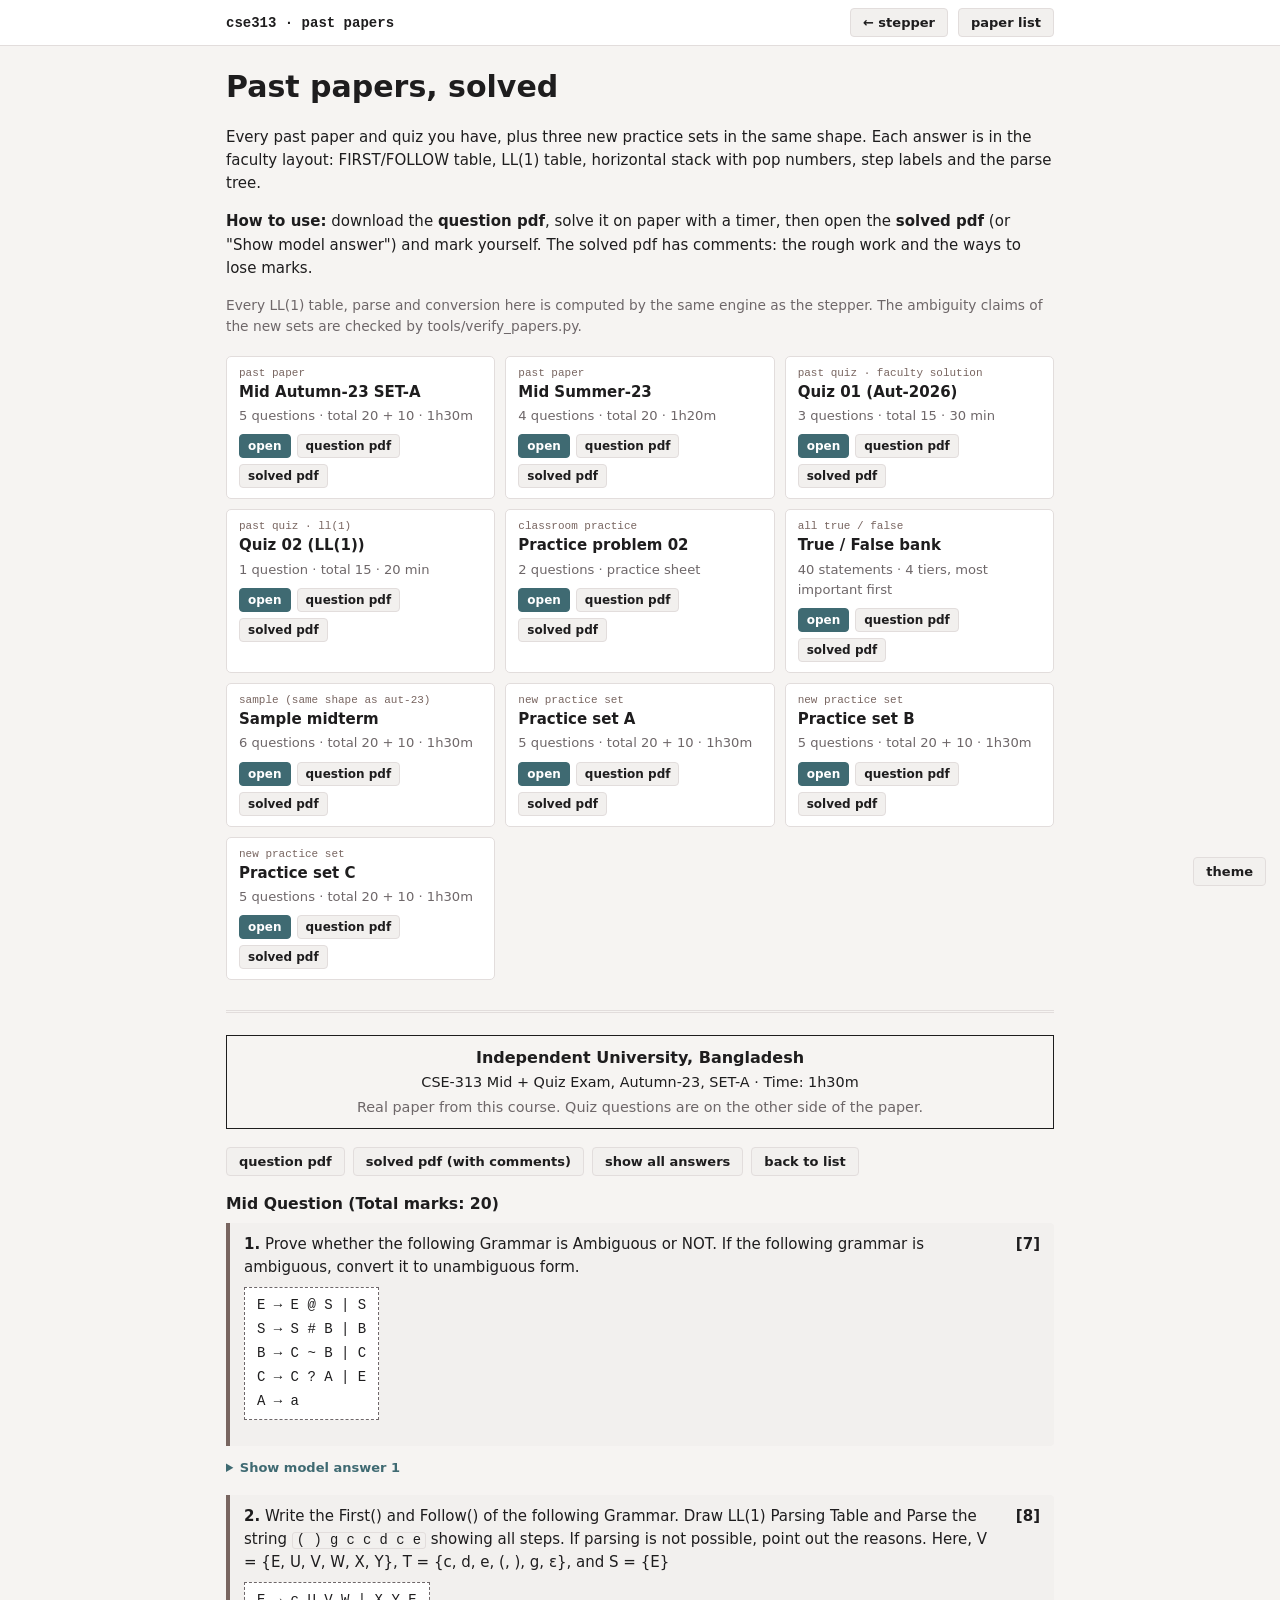
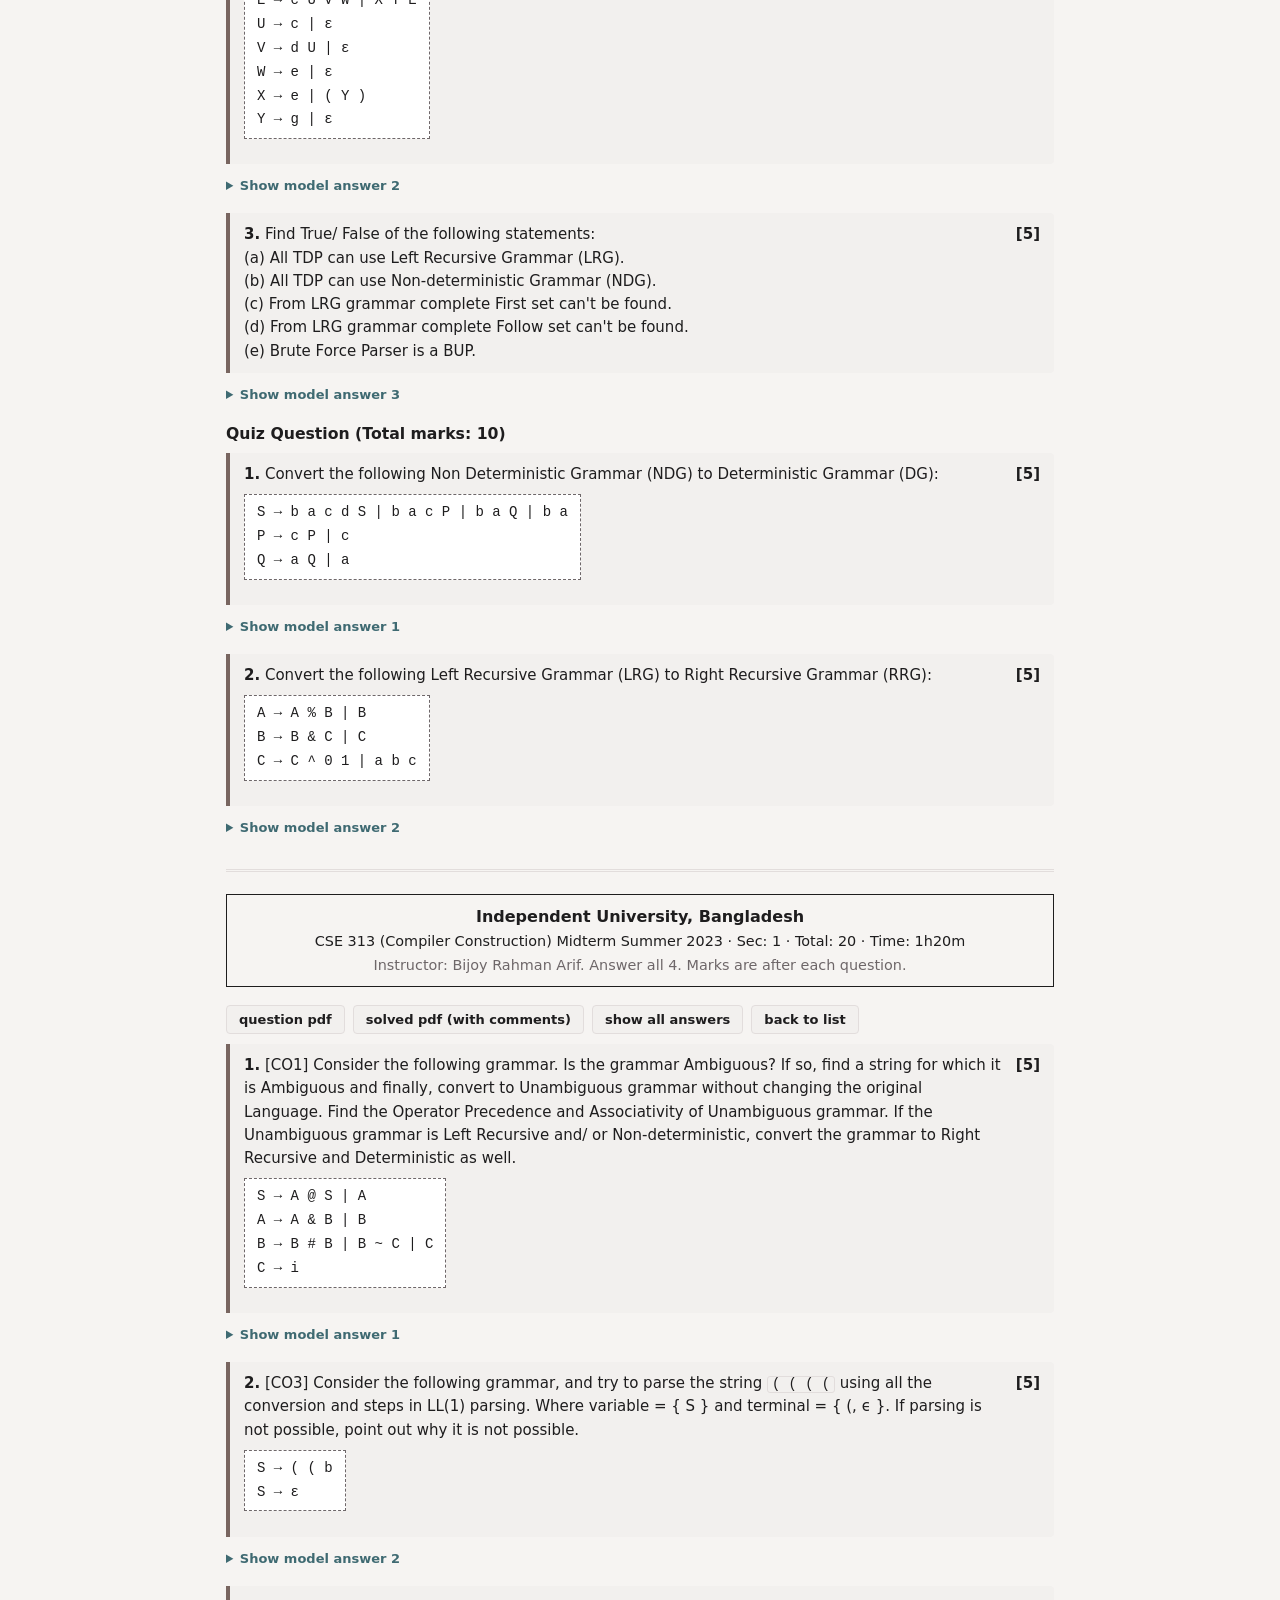
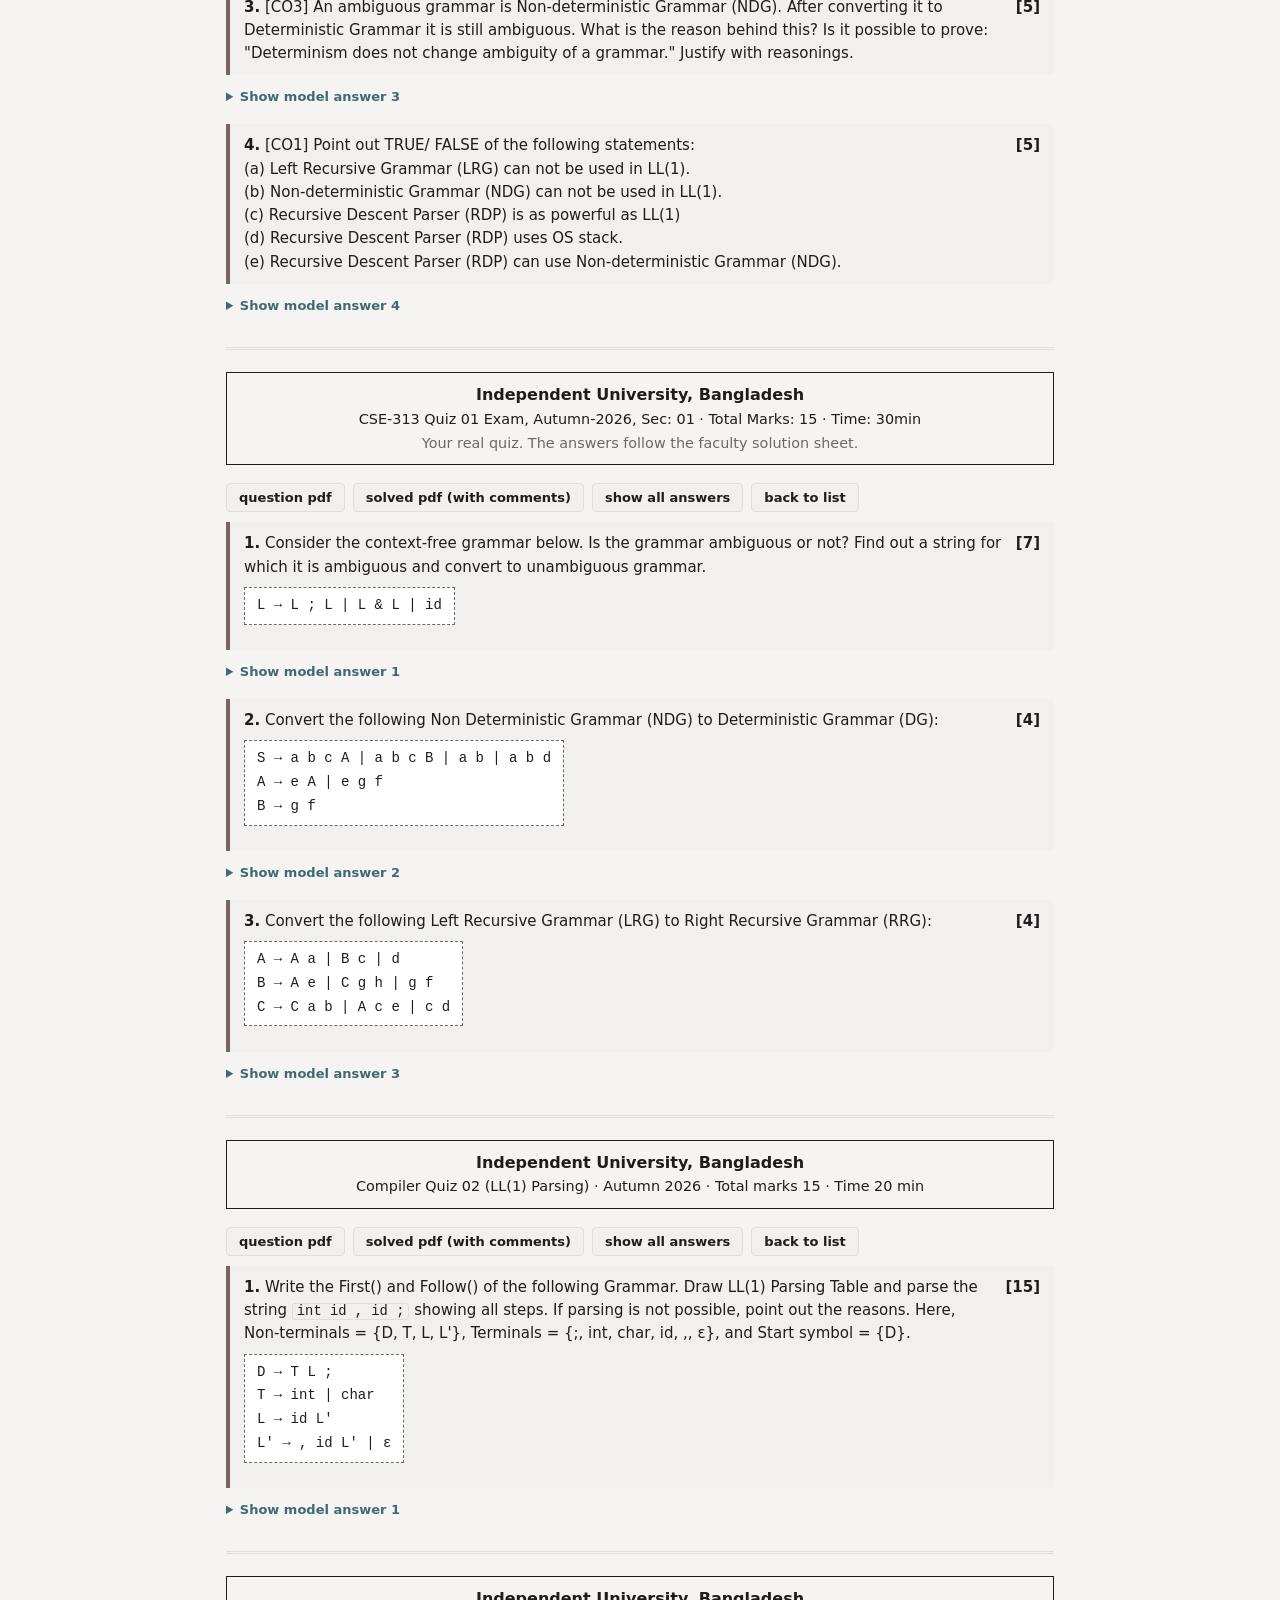
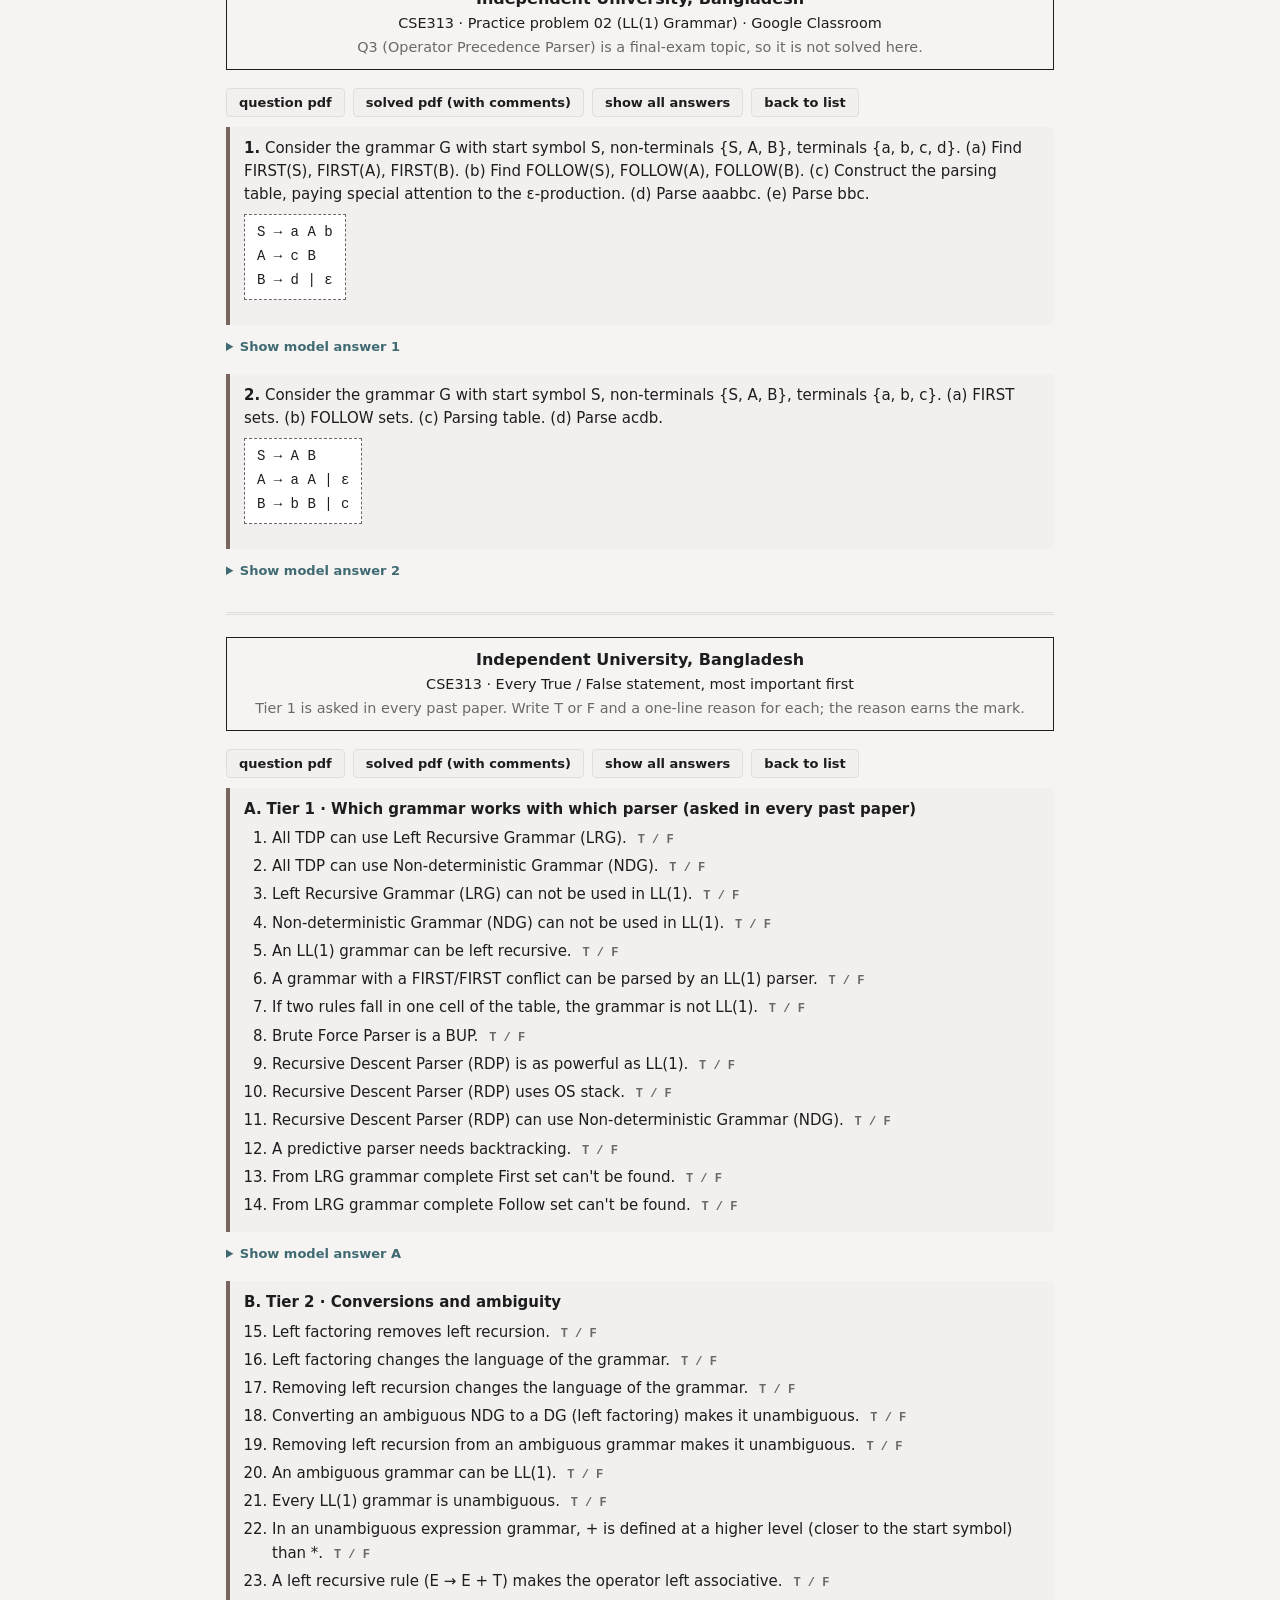
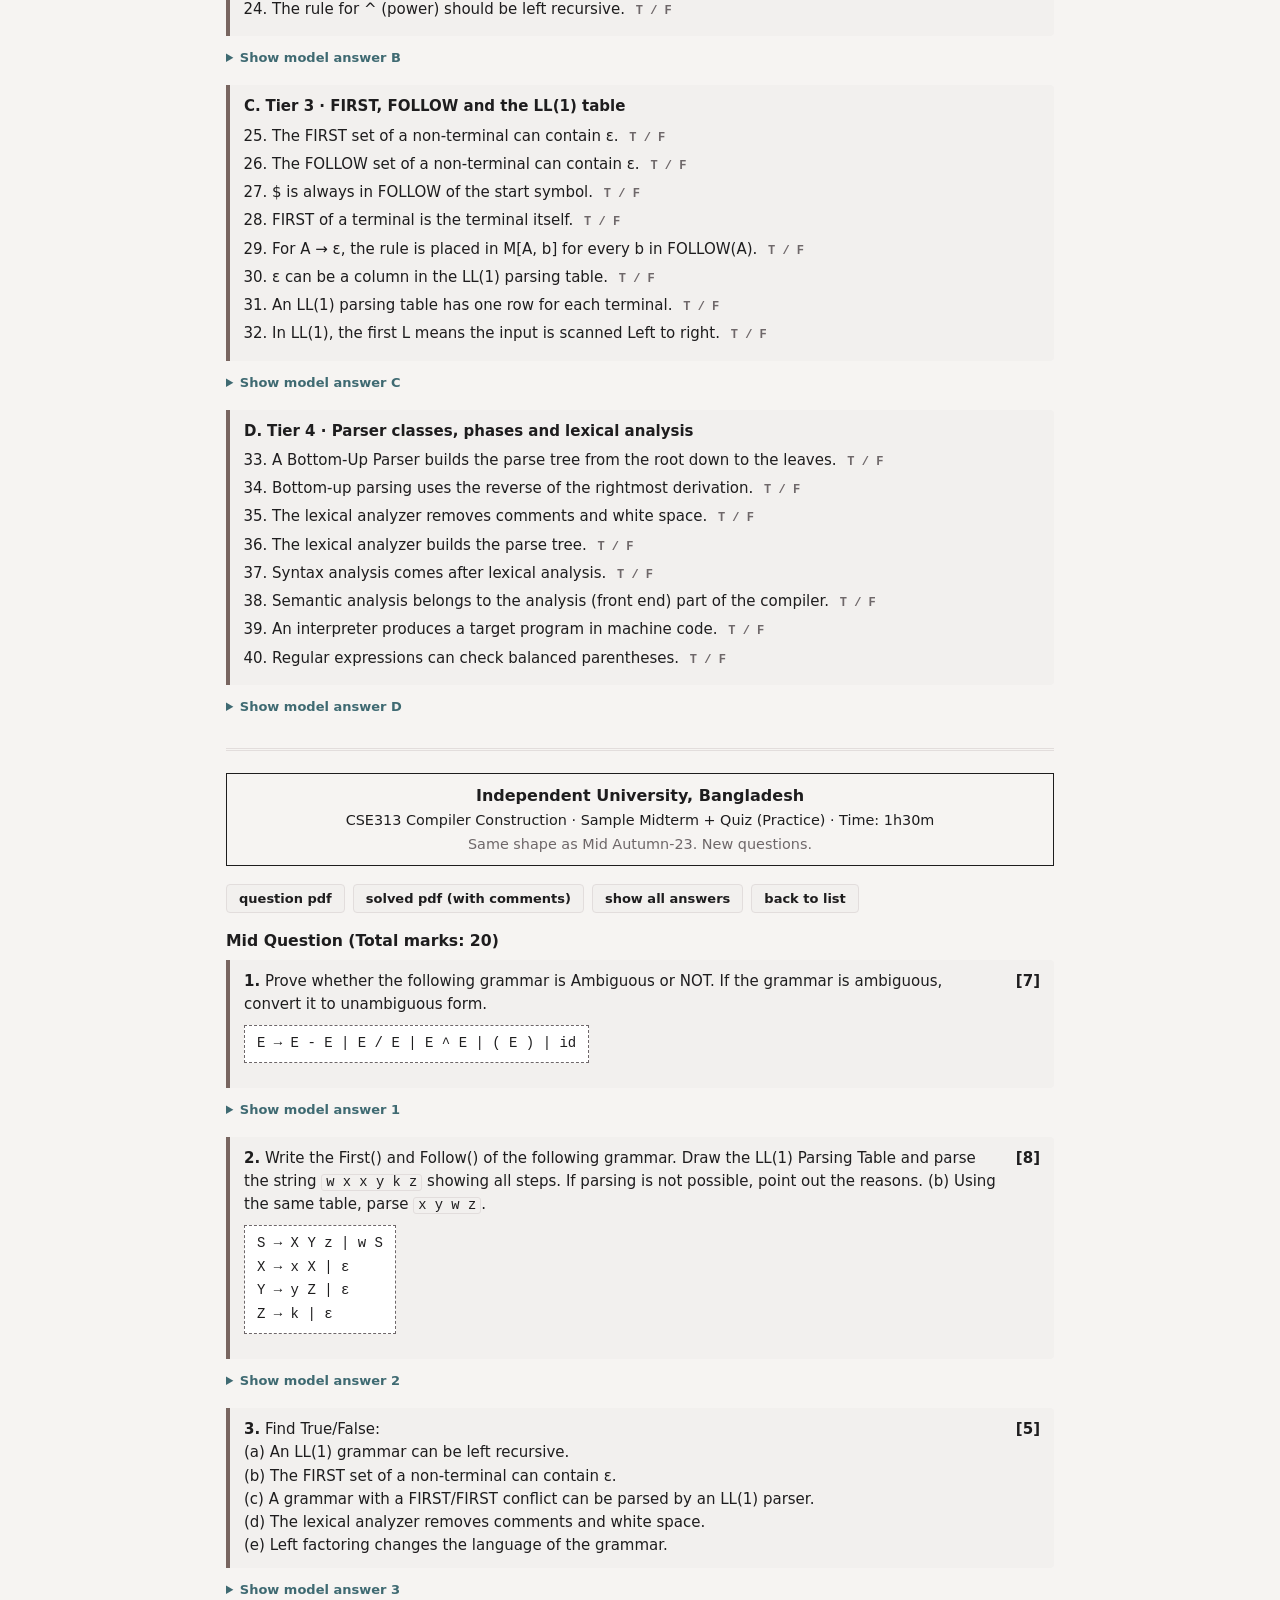
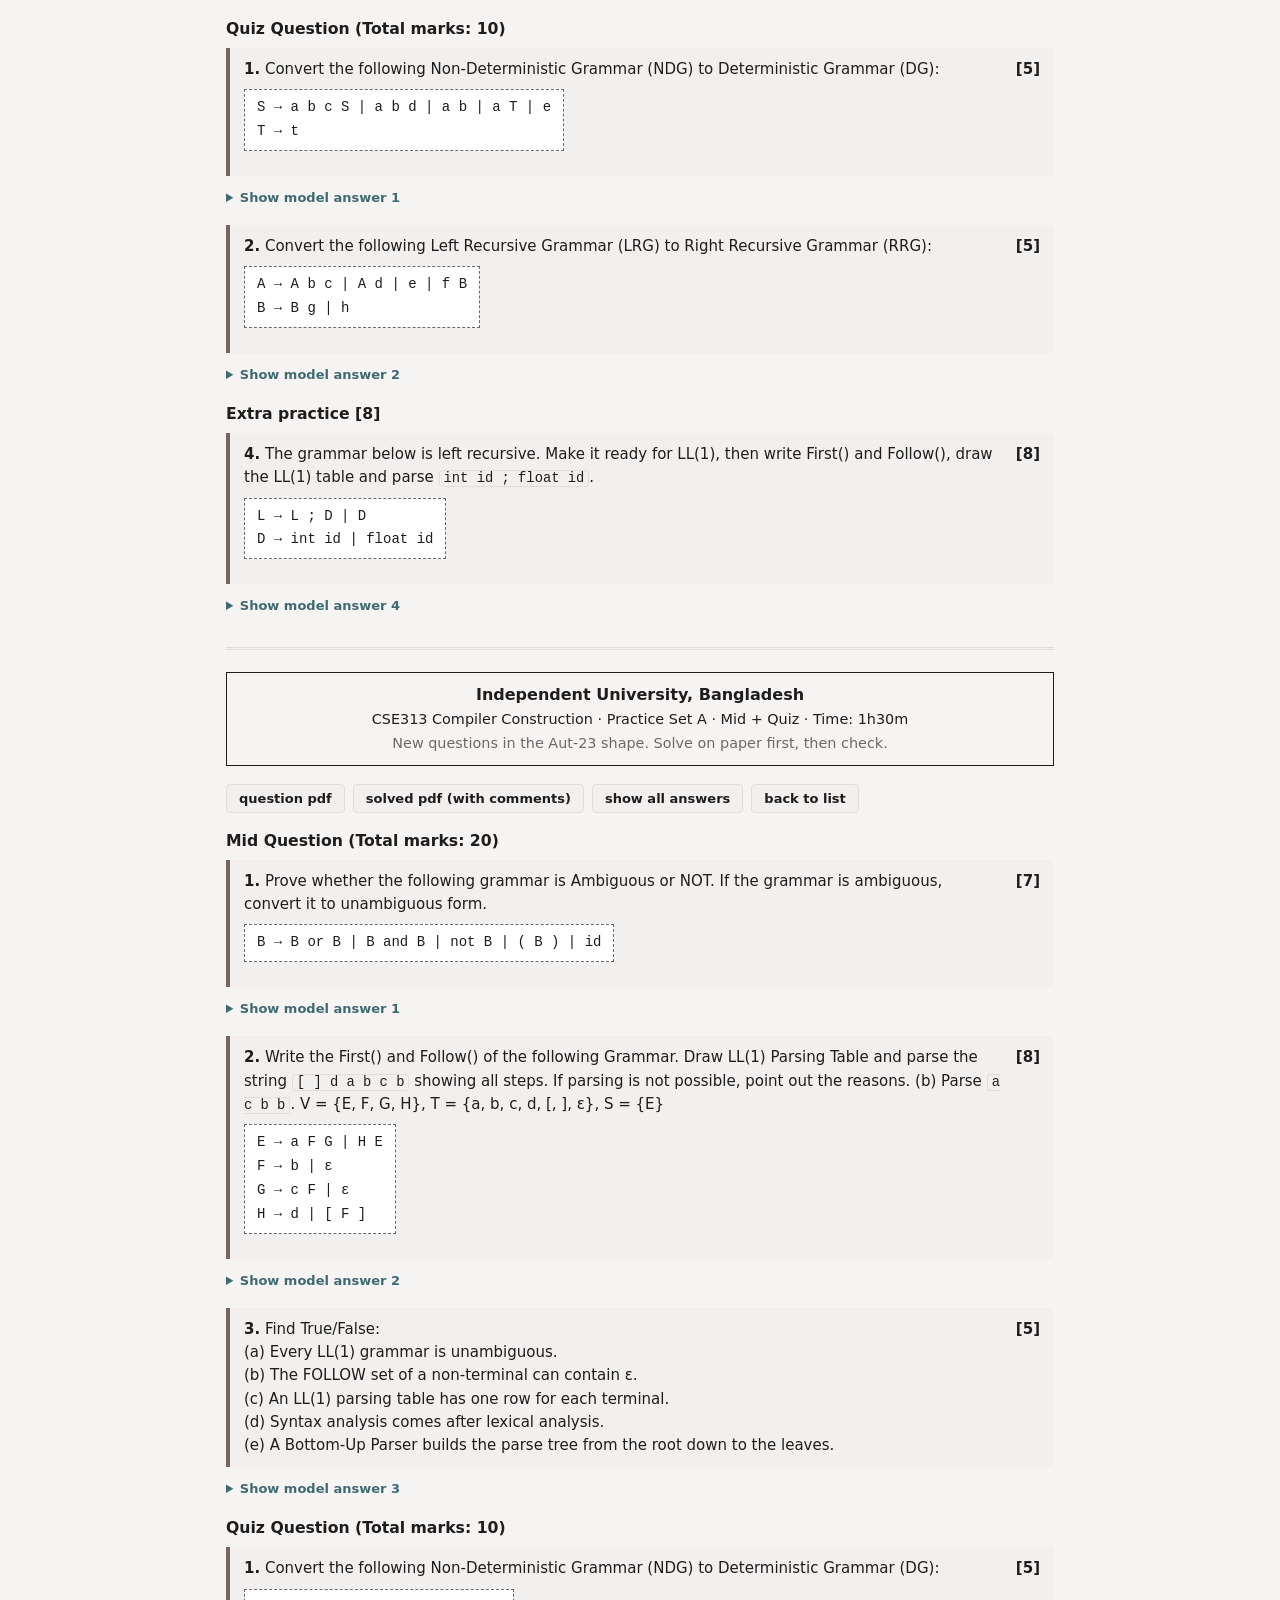
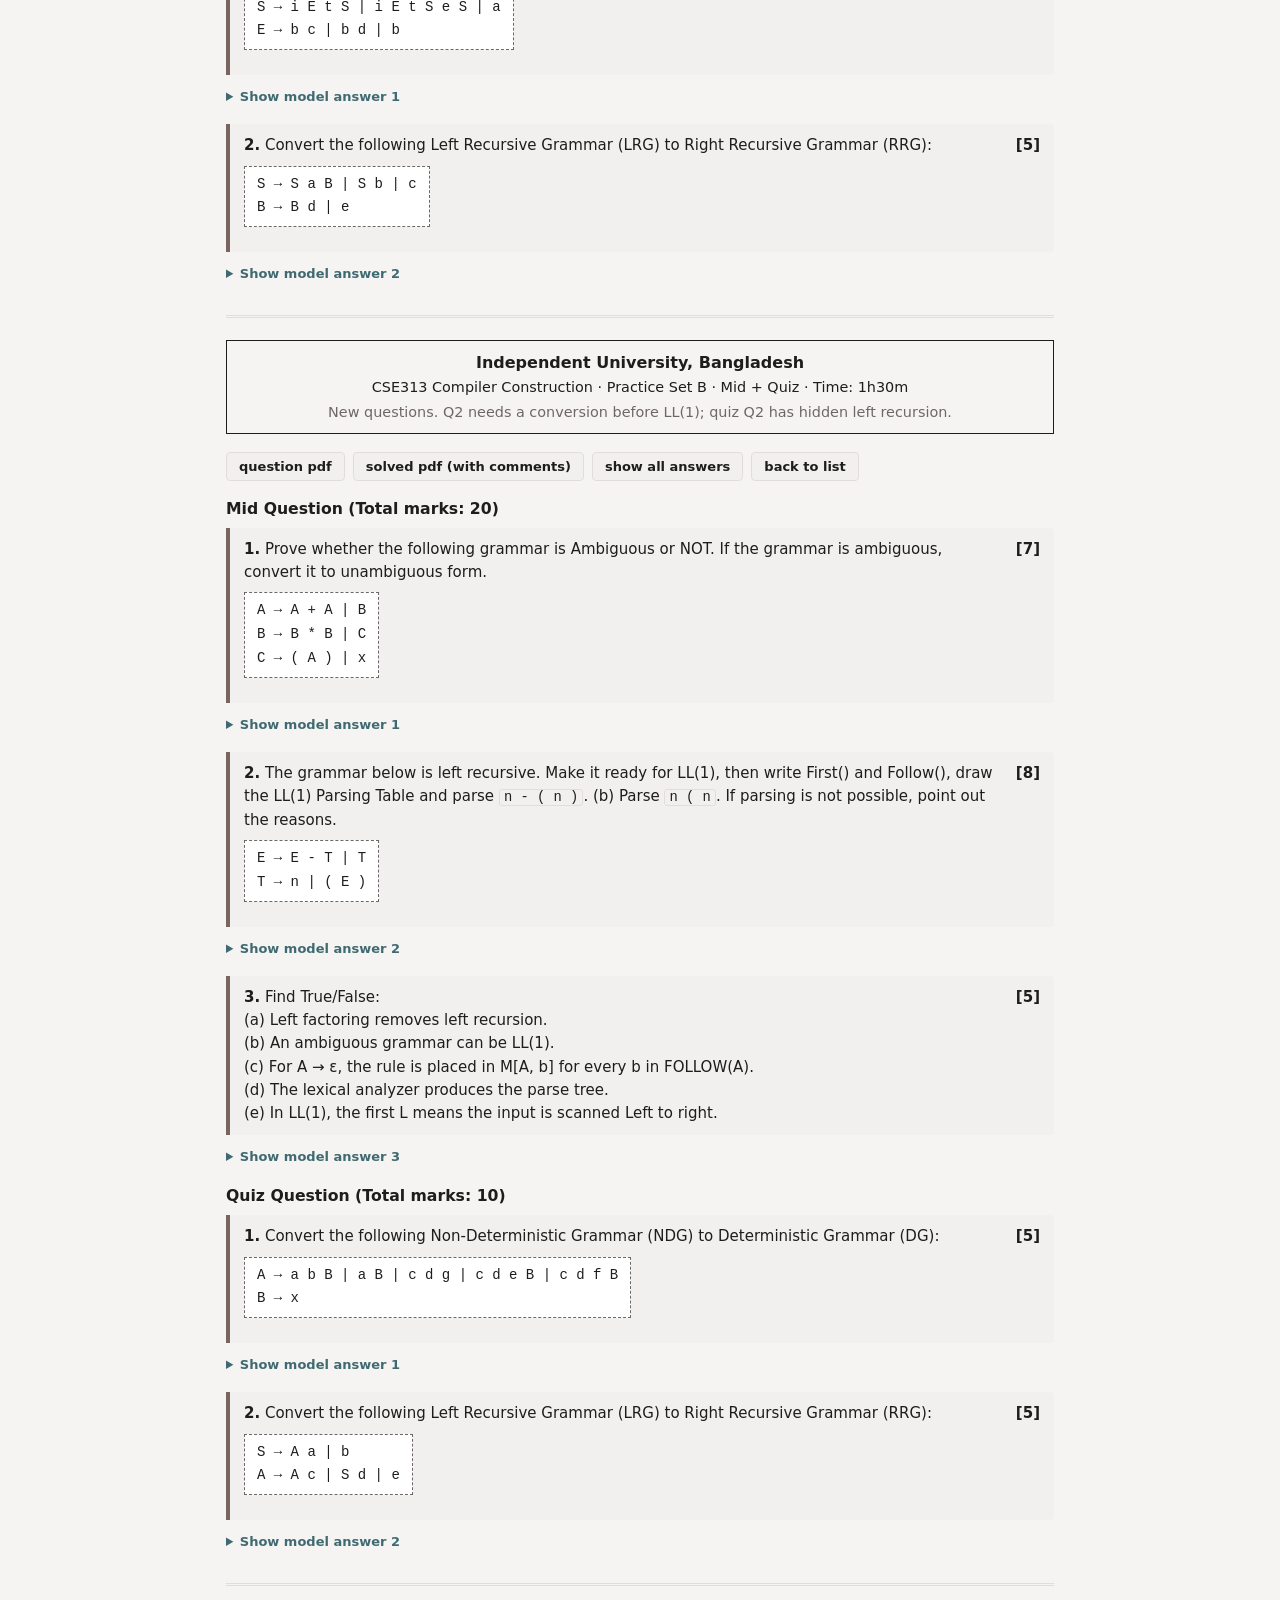
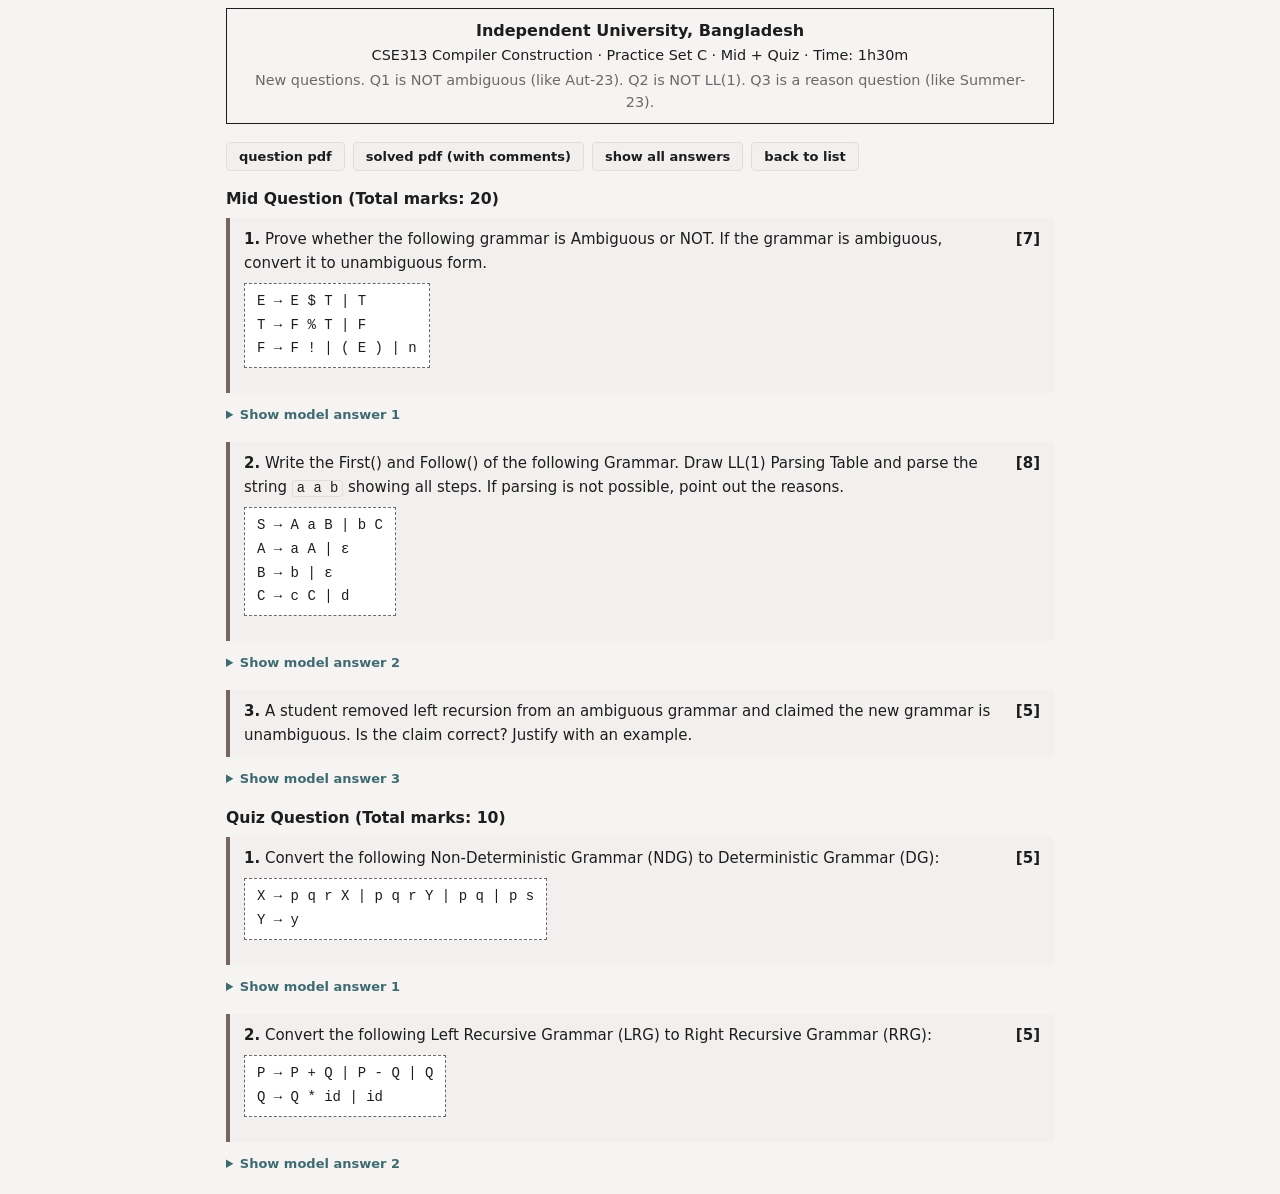
==== commit f13d2b5d: "Add True/False bank: 40 statements ranked by importance, question and solved PDFs Co-Authored-By: Cl" ====
--- a/papers.html
+++ b/papers.html
@@ -72,6 +72,8 @@
 .trees{display:flex;flex-wrap:wrap;gap:16px}
 .trees figure{margin:4px 0;border:1px solid var(--line);border-radius:4px;padding:6px 10px;max-width:100%;overflow-x:auto}
 .trees figcaption{font-size:.8rem;color:var(--muted)}
+ol.tfq{margin:6px 0 0;padding-left:28px}ol.tfq li{margin:5px 0}.tfb{font:700 12px var(--mono);color:var(--muted);white-space:nowrap;margin-left:6px}
+.tftab table.t td{text-align:left;font-family:var(--sans);font-size:.85rem}.tftab table.t td:nth-child(1),.tftab table.t td:nth-child(3){text-align:center}
 details.rough{margin:10px 0 0;font-size:.85rem}
 details.rough summary{cursor:pointer;color:var(--muted)}
 details.rough ul{margin:6px 0;padding-left:18px}
@@ -105,7 +107,7 @@
 <p>Every past paper and quiz you have, plus three new practice sets in the same shape. Each answer is in the faculty layout: FIRST/FOLLOW table, LL(1) table, horizontal stack with pop numbers, step labels and the parse tree.</p>
 <p><b>How to use:</b> download the <b>question pdf</b>, solve it on paper with a timer, then open the <b>solved pdf</b> (or "Show model answer") and mark yourself. The solved pdf has comments: the rough work and the ways to lose marks.</p>
 <p class="small">Every LL(1) table, parse and conversion here is computed by the same engine as the stepper. The ambiguity claims of the new sets are checked by tools/verify_papers.py.</p></div>
-<div class="grid"><div class="pc"><div class="k">past paper</div><div class="nm">Mid Autumn-23 SET-A</div><div class="meta">5 questions · total 20 + 10 · 1h30m</div><div class="row"><a class="btn pri" href="#p-aut23">open</a><a class="btn" href="pdf/aut23-questions.pdf" target="_blank">question pdf</a><a class="btn" href="pdf/aut23-solved.pdf" target="_blank">solved pdf</a></div></div><div class="pc"><div class="k">past paper</div><div class="nm">Mid Summer-23</div><div class="meta">4 questions · total 20 · 1h20m</div><div class="row"><a class="btn pri" href="#p-sum23">open</a><a class="btn" href="pdf/sum23-questions.pdf" target="_blank">question pdf</a><a class="btn" href="pdf/sum23-solved.pdf" target="_blank">solved pdf</a></div></div><div class="pc"><div class="k">past quiz · faculty solution</div><div class="nm">Quiz 01 (Aut-2026)</div><div class="meta">3 questions · total 15 · 30 min</div><div class="row"><a class="btn pri" href="#p-quiz01">open</a><a class="btn" href="pdf/quiz01-questions.pdf" target="_blank">question pdf</a><a class="btn" href="pdf/quiz01-solved.pdf" target="_blank">solved pdf</a></div></div><div class="pc"><div class="k">past quiz · LL(1)</div><div class="nm">Quiz 02 (LL(1))</div><div class="meta">1 question · total 15 · 20 min</div><div class="row"><a class="btn pri" href="#p-quiz02">open</a><a class="btn" href="pdf/quiz02-questions.pdf" target="_blank">question pdf</a><a class="btn" href="pdf/quiz02-solved.pdf" target="_blank">solved pdf</a></div></div><div class="pc"><div class="k">classroom practice</div><div class="nm">Practice problem 02</div><div class="meta">2 questions · practice sheet</div><div class="row"><a class="btn pri" href="#p-pp02">open</a><a class="btn" href="pdf/pp02-questions.pdf" target="_blank">question pdf</a><a class="btn" href="pdf/pp02-solved.pdf" target="_blank">solved pdf</a></div></div><div class="pc"><div class="k">sample (same shape as Aut-23)</div><div class="nm">Sample midterm</div><div class="meta">6 questions · total 20 + 10 · 1h30m</div><div class="row"><a class="btn pri" href="#p-sample">open</a><a class="btn" href="pdf/sample-questions.pdf" target="_blank">question pdf</a><a class="btn" href="pdf/sample-solved.pdf" target="_blank">solved pdf</a></div></div><div class="pc"><div class="k">new practice set</div><div class="nm">Practice set A</div><div class="meta">5 questions · total 20 + 10 · 1h30m</div><div class="row"><a class="btn pri" href="#p-setA">open</a><a class="btn" href="pdf/setA-questions.pdf" target="_blank">question pdf</a><a class="btn" href="pdf/setA-solved.pdf" target="_blank">solved pdf</a></div></div><div class="pc"><div class="k">new practice set</div><div class="nm">Practice set B</div><div class="meta">5 questions · total 20 + 10 · 1h30m</div><div class="row"><a class="btn pri" href="#p-setB">open</a><a class="btn" href="pdf/setB-questions.pdf" target="_blank">question pdf</a><a class="btn" href="pdf/setB-solved.pdf" target="_blank">solved pdf</a></div></div><div class="pc"><div class="k">new practice set</div><div class="nm">Practice set C</div><div class="meta">5 questions · total 20 + 10 · 1h30m</div><div class="row"><a class="btn pri" href="#p-setC">open</a><a class="btn" href="pdf/setC-questions.pdf" target="_blank">question pdf</a><a class="btn" href="pdf/setC-solved.pdf" target="_blank">solved pdf</a></div></div></div>
+<div class="grid"><div class="pc"><div class="k">past paper</div><div class="nm">Mid Autumn-23 SET-A</div><div class="meta">5 questions · total 20 + 10 · 1h30m</div><div class="row"><a class="btn pri" href="#p-aut23">open</a><a class="btn" href="pdf/aut23-questions.pdf" target="_blank">question pdf</a><a class="btn" href="pdf/aut23-solved.pdf" target="_blank">solved pdf</a></div></div><div class="pc"><div class="k">past paper</div><div class="nm">Mid Summer-23</div><div class="meta">4 questions · total 20 · 1h20m</div><div class="row"><a class="btn pri" href="#p-sum23">open</a><a class="btn" href="pdf/sum23-questions.pdf" target="_blank">question pdf</a><a class="btn" href="pdf/sum23-solved.pdf" target="_blank">solved pdf</a></div></div><div class="pc"><div class="k">past quiz · faculty solution</div><div class="nm">Quiz 01 (Aut-2026)</div><div class="meta">3 questions · total 15 · 30 min</div><div class="row"><a class="btn pri" href="#p-quiz01">open</a><a class="btn" href="pdf/quiz01-questions.pdf" target="_blank">question pdf</a><a class="btn" href="pdf/quiz01-solved.pdf" target="_blank">solved pdf</a></div></div><div class="pc"><div class="k">past quiz · LL(1)</div><div class="nm">Quiz 02 (LL(1))</div><div class="meta">1 question · total 15 · 20 min</div><div class="row"><a class="btn pri" href="#p-quiz02">open</a><a class="btn" href="pdf/quiz02-questions.pdf" target="_blank">question pdf</a><a class="btn" href="pdf/quiz02-solved.pdf" target="_blank">solved pdf</a></div></div><div class="pc"><div class="k">classroom practice</div><div class="nm">Practice problem 02</div><div class="meta">2 questions · practice sheet</div><div class="row"><a class="btn pri" href="#p-pp02">open</a><a class="btn" href="pdf/pp02-questions.pdf" target="_blank">question pdf</a><a class="btn" href="pdf/pp02-solved.pdf" target="_blank">solved pdf</a></div></div><div class="pc"><div class="k">all true / false</div><div class="nm">True / False bank</div><div class="meta">40 statements · 4 tiers, most important first</div><div class="row"><a class="btn pri" href="#p-truefalse">open</a><a class="btn" href="pdf/truefalse-questions.pdf" target="_blank">question pdf</a><a class="btn" href="pdf/truefalse-solved.pdf" target="_blank">solved pdf</a></div></div><div class="pc"><div class="k">sample (same shape as Aut-23)</div><div class="nm">Sample midterm</div><div class="meta">6 questions · total 20 + 10 · 1h30m</div><div class="row"><a class="btn pri" href="#p-sample">open</a><a class="btn" href="pdf/sample-questions.pdf" target="_blank">question pdf</a><a class="btn" href="pdf/sample-solved.pdf" target="_blank">solved pdf</a></div></div><div class="pc"><div class="k">new practice set</div><div class="nm">Practice set A</div><div class="meta">5 questions · total 20 + 10 · 1h30m</div><div class="row"><a class="btn pri" href="#p-setA">open</a><a class="btn" href="pdf/setA-questions.pdf" target="_blank">question pdf</a><a class="btn" href="pdf/setA-solved.pdf" target="_blank">solved pdf</a></div></div><div class="pc"><div class="k">new practice set</div><div class="nm">Practice set B</div><div class="meta">5 questions · total 20 + 10 · 1h30m</div><div class="row"><a class="btn pri" href="#p-setB">open</a><a class="btn" href="pdf/setB-questions.pdf" target="_blank">question pdf</a><a class="btn" href="pdf/setB-solved.pdf" target="_blank">solved pdf</a></div></div><div class="pc"><div class="k">new practice set</div><div class="nm">Practice set C</div><div class="meta">5 questions · total 20 + 10 · 1h30m</div><div class="row"><a class="btn pri" href="#p-setC">open</a><a class="btn" href="pdf/setC-questions.pdf" target="_blank">question pdf</a><a class="btn" href="pdf/setC-solved.pdf" target="_blank">solved pdf</a></div></div></div>
 <section class="paper" id="p-aut23"><div class="sh-head"><b>Independent University, Bangladesh</b><div>CSE-313 Mid + Quiz Exam, Autumn-23, SET-A · Time: 1h30m</div><div class="small">Real paper from this course. Quiz questions are on the other side of the paper.</div></div>
 <div class="tools"><a class="btn" href="pdf/aut23-questions.pdf" target="_blank">question pdf</a><a class="btn" href="pdf/aut23-solved.pdf" target="_blank">solved pdf (with comments)</a><button class="btn" data-open="aut23">show all answers</button><a class="btn" href="#top">back to list</a></div>
 <h3 class="part">Mid Question (Total marks: 20)</h3>
@@ -258,6 +260,13 @@
 A → a A | ε
 B → b B | c</div></div><details class="ansd" data-p="pp02"><summary>Show model answer 2</summary><div class="ans"><div class="ah">Answer 2</div><span class="wt">WRITE THIS</span><p class="small">Numbered rules: 1. S → A B&nbsp;&nbsp; 2. A → a A&nbsp;&nbsp; 3. A → ε&nbsp;&nbsp; 4. B → b B&nbsp;&nbsp; 5. B → c</p><h4>Step 1 · FIRST &amp; FOLLOW</h4><table class="t"><thead><tr><th>Non-terminal</th><th>FIRST</th><th>FOLLOW</th></tr></thead><tbody><tr><th>S</th><td>{ a, b, c }</td><td>{ $ }</td></tr><tr><th>A</th><td>{ a, ε }</td><td>{ b, c }</td></tr><tr><th>B</th><td>{ b, c }</td><td>{ $ }</td></tr></tbody></table><h4>Step 2 · LL(1) parsing table</h4><div class="ts"><table class="t ll"><thead><tr><th></th><th>a</th><th>b</th><th>c</th><th>$</th></tr></thead><tbody><tr><th>S</th><td class="">S→AB</td><td class="">S→AB</td><td class="">S→AB</td><td class=""></td></tr><tr><th>A</th><td class="">A→aA</td><td class="">A→ε</td><td class="">A→ε</td><td class=""></td></tr><tr><th>B</th><td class=""></td><td class="">B→bB</td><td class="">B→c</td><td class=""></td></tr></tbody></table></div><p class="concl">No cell has more than one rule ∴ <b>the grammar is LL(1)</b>.</p><h4>Step 3 · Parse <code>a c d b</code> (horizontal stack)</h4><p><b>Buffer:</b> <code>a c d b $</code> &nbsp; LA ↑ starts at <code>a</code></p><div class="ts"><svg class="hstack" viewBox="-2 0 214 106" width="214" style="max-width:100%"><rect x="0" y="16" width="30" height="28" class="cerr"/><text x="15" y="35" class="sym">$</text><text x="15" y="59" class="pop">✗</text><rect x="30" y="16" width="30" height="28" class=""/><text x="45" y="35" class="sym">S</text><line x1="33" y1="41" x2="57" y2="19" class="x"/><text x="45" y="59" class="pop">1</text><rect x="60" y="16" width="30" height="28" class=""/><text x="75" y="35" class="sym">B</text><line x1="63" y1="41" x2="87" y2="19" class="x"/><text x="75" y="59" class="pop">5</text><rect x="90" y="16" width="30" height="28" class=""/><text x="105" y="35" class="sym">A</text><line x1="93" y1="41" x2="117" y2="19" class="x"/><text x="105" y="59" class="pop">2</text><rect x="120" y="16" width="30" height="28" class=""/><text x="135" y="35" class="sym">A</text><line x1="123" y1="41" x2="147" y2="19" class="x"/><text x="135" y="12" class="epsm">→ε</text><text x="135" y="59" class="pop">4</text><rect x="150" y="16" width="30" height="28" class=""/><text x="165" y="35" class="sym">a</text><line x1="153" y1="41" x2="177" y2="19" class="x"/><text x="165" y="59" class="pop">3</text><rect x="180" y="16" width="30" height="28" class=""/><text x="195" y="35" class="sym">c</text><line x1="183" y1="41" x2="207" y2="19" class="x"/><text x="195" y="59" class="pop">6</text><path d="M63 70 v6 H117 v-6" class="br"/><text x="90" y="89" class="brl">S→AB</text><path d="M123 70 v6 H177 v-6" class="br"/><text x="150" y="89" class="brl">A→aA</text><path d="M183 70 v6 H207 v-6" class="br"/><text x="195" y="89" class="brl">B→c</text></svg></div><p class="small"><b>How to read it:</b> red number under a cell = the order it was popped. Bracket = what that pop pushed (right side, reversed). →ε above a cell = it was replaced by ε (push nothing). ✗ = where parsing stopped.</p><div class="labels"><div class="lh">Step labels (write these under the cells on paper):</div><ol><li><b>1.</b> pop S (LA = a): S→AB, push B A</li><li><b>2.</b> pop A (LA = a): A→aA, push A a</li><li><b>3.</b> match a, pop it, move LA → c</li><li><b>4.</b> pop A (LA = c): A→ε, push nothing</li><li><b>5.</b> pop B (LA = c): B→c, push c</li><li><b>6.</b> match c, pop it, move LA → d</li><li><b>err.</b> Top = $ but LA = d (input is left over) → error</li></ol></div><p class="concl bad">Parsing is not possible. Reason: Top = $ but LA = d (input is left over) → error. ∴ error, the string <code>a c d b</code> is not in the language.</p><details class="rough"><summary>How the FIRST / FOLLOW were found (rough work, not needed on paper)</summary><ul><li>FIRST(S): S → A B gives { a, b, c } (A can be ε → look at the next symbol). Total { a, b, c }.</li><li>FIRST(A): A → a A gives { a }. A → ε gives ε. Total { a, ε }.</li><li>FIRST(B): B → b B gives { b }. B → c gives { c }. Total { b, c }.</li><li>FOLLOW(S): start symbol → add $. Total { $ }.</li><li>FOLLOW(A): in S → A B: after A is B → add { b, c }. Total { b, c }.</li><li>FOLLOW(B): in S → A B: nothing after B → add FOLLOW(S). Total { $ }.</li></ul></details><p class="small">Also note: d is not a terminal of this grammar at all.</p></div></details>
 </section>
+<section class="paper" id="p-truefalse"><div class="sh-head"><b>Independent University, Bangladesh</b><div>CSE313 · Every True / False statement, most important first</div><div class="small">Tier 1 is asked in every past paper. Write T or F and a one-line reason for each; the reason earns the mark.</div></div>
+<div class="tools"><a class="btn" href="pdf/truefalse-questions.pdf" target="_blank">question pdf</a><a class="btn" href="pdf/truefalse-solved.pdf" target="_blank">solved pdf (with comments)</a><button class="btn" data-open="truefalse">show all answers</button><a class="btn" href="#top">back to list</a></div>
+<div class="qb"><div class="qh"><span><b>A.</b> <b>Tier 1 · Which grammar works with which parser (asked in every past paper)</b><ol start="1" class="tfq"><li>All TDP can use Left Recursive Grammar (LRG). <span class="tfb">T / F</span></li><li>All TDP can use Non-deterministic Grammar (NDG). <span class="tfb">T / F</span></li><li>Left Recursive Grammar (LRG) can not be used in LL(1). <span class="tfb">T / F</span></li><li>Non-deterministic Grammar (NDG) can not be used in LL(1). <span class="tfb">T / F</span></li><li>An LL(1) grammar can be left recursive. <span class="tfb">T / F</span></li><li>A grammar with a FIRST/FIRST conflict can be parsed by an LL(1) parser. <span class="tfb">T / F</span></li><li>If two rules fall in one cell of the table, the grammar is not LL(1). <span class="tfb">T / F</span></li><li>Brute Force Parser is a BUP. <span class="tfb">T / F</span></li><li>Recursive Descent Parser (RDP) is as powerful as LL(1). <span class="tfb">T / F</span></li><li>Recursive Descent Parser (RDP) uses OS stack. <span class="tfb">T / F</span></li><li>Recursive Descent Parser (RDP) can use Non-deterministic Grammar (NDG). <span class="tfb">T / F</span></li><li>A predictive parser needs backtracking. <span class="tfb">T / F</span></li><li>From LRG grammar complete First set can't be found. <span class="tfb">T / F</span></li><li>From LRG grammar complete Follow set can't be found. <span class="tfb">T / F</span></li></ol></span><span class="mk"></span></div></div><details class="ansd" data-p="truefalse"><summary>Show model answer A</summary><div class="ans"><div class="ah">Tier 1 · Which grammar works with which parser (asked in every past paper)</div><span class="wt">WRITE THIS</span><div class="tftab"><table class="t"><thead><tr><th>#</th><th>Statement</th><th>Answer</th><th>Reason (one line)</th><th>Seen in</th></tr></thead><tbody><tr><td>1</td><td>All TDP can use Left Recursive Grammar (LRG).</td><td><b>False</b></td><td>Left recursion makes a top-down parser loop forever (A ⇒ Aα ⇒ Aαα …).</td><td><span class="small">Aut-23 3(a)</span></td></tr><tr><td>2</td><td>All TDP can use Non-deterministic Grammar (NDG).</td><td><b>False</b></td><td>Predictive parsers (LL(1)) need a deterministic grammar. Only backtracking parsers cope with NDG.</td><td><span class="small">Aut-23 3(b)</span></td></tr><tr><td>3</td><td>Left Recursive Grammar (LRG) can not be used in LL(1).</td><td><b>True</b></td><td>LL(1) is top-down; left recursion loops and puts two rules in one cell.</td><td><span class="small">Sum-23 4(a)</span></td></tr><tr><td>4</td><td>Non-deterministic Grammar (NDG) can not be used in LL(1).</td><td><b>True</b></td><td>Alternatives with the same prefix fall in the same cell (FIRST/FIRST conflict).</td><td><span class="small">Sum-23 4(b)</span></td></tr><tr><td>5</td><td>An LL(1) grammar can be left recursive.</td><td><b>False</b></td><td>Left recursion must be removed first.</td><td><span class="small">sample 3(a)</span></td></tr><tr><td>6</td><td>A grammar with a FIRST/FIRST conflict can be parsed by an LL(1) parser.</td><td><b>False</b></td><td>Two rules in one cell, so the grammar is not LL(1).</td><td><span class="small">sample 3(c)</span></td></tr><tr><td>7</td><td>If two rules fall in one cell of the table, the grammar is not LL(1).</td><td><b>True</b></td><td>The parser cannot choose with one look-ahead.</td><td><span class="small">drill</span></td></tr><tr><td>8</td><td>Brute Force Parser is a BUP.</td><td><b>False</b></td><td>Brute force = top-down parsing with backtracking.</td><td><span class="small">Aut-23 3(e)</span></td></tr><tr><td>9</td><td>Recursive Descent Parser (RDP) is as powerful as LL(1).</td><td><b>False</b></td><td>RDP with backtracking tries every alternative, so it accepts grammars LL(1) cannot (more general, but slower).</td><td><span class="small">Sum-23 4(c)</span></td></tr><tr><td>10</td><td>Recursive Descent Parser (RDP) uses OS stack.</td><td><b>True</b></td><td>One procedure per non-terminal, called recursively, so it uses the program (OS) call stack.</td><td><span class="small">Sum-23 4(d)</span></td></tr><tr><td>11</td><td>Recursive Descent Parser (RDP) can use Non-deterministic Grammar (NDG).</td><td><b>True</b></td><td>With backtracking it tries one alternative, and on failure goes back and tries the next.</td><td><span class="small">Sum-23 4(e)</span></td></tr><tr><td>12</td><td>A predictive parser needs backtracking.</td><td><b>False</b></td><td>A predictive parser never backtracks. It uses the look-ahead and the table.</td><td><span class="small">drill</span></td></tr><tr><td>13</td><td>From LRG grammar complete First set can't be found.</td><td><b>False</b></td><td>For A → Aα | β, FIRST(A) = FIRST(β) (plus FIRST(α) if β can be ε). Textbook view; write the reason.</td><td><span class="small">Aut-23 3(c)</span></td></tr><tr><td>14</td><td>From LRG grammar complete Follow set can't be found.</td><td><b>False</b></td><td>FOLLOW comes from where a symbol appears on right sides. Left recursion does not stop this.</td><td><span class="small">Aut-23 3(d)</span></td></tr></tbody></table></div></div></details>
+<div class="qb"><div class="qh"><span><b>B.</b> <b>Tier 2 · Conversions and ambiguity</b><ol start="15" class="tfq"><li>Left factoring removes left recursion. <span class="tfb">T / F</span></li><li>Left factoring changes the language of the grammar. <span class="tfb">T / F</span></li><li>Removing left recursion changes the language of the grammar. <span class="tfb">T / F</span></li><li>Converting an ambiguous NDG to a DG (left factoring) makes it unambiguous. <span class="tfb">T / F</span></li><li>Removing left recursion from an ambiguous grammar makes it unambiguous. <span class="tfb">T / F</span></li><li>An ambiguous grammar can be LL(1). <span class="tfb">T / F</span></li><li>Every LL(1) grammar is unambiguous. <span class="tfb">T / F</span></li><li>In an unambiguous expression grammar, + is defined at a higher level (closer to the start symbol) than *. <span class="tfb">T / F</span></li><li>A left recursive rule (E → E + T) makes the operator left associative. <span class="tfb">T / F</span></li><li>The rule for ^ (power) should be left recursive. <span class="tfb">T / F</span></li></ol></span><span class="mk"></span></div></div><details class="ansd" data-p="truefalse"><summary>Show model answer B</summary><div class="ans"><div class="ah">Tier 2 · Conversions and ambiguity</div><span class="wt">WRITE THIS</span><div class="tftab"><table class="t"><thead><tr><th>#</th><th>Statement</th><th>Answer</th><th>Reason (one line)</th><th>Seen in</th></tr></thead><tbody><tr><td>15</td><td>Left factoring removes left recursion.</td><td><b>False</b></td><td>Left factoring removes common prefixes (NDG → DG). Left recursion needs A → βA', A' → αA' | ε.</td><td><span class="small">set B / drill</span></td></tr><tr><td>16</td><td>Left factoring changes the language of the grammar.</td><td><b>False</b></td><td>It only rewrites the rules; the set of strings stays the same.</td><td><span class="small">sample 3(e)</span></td></tr><tr><td>17</td><td>Removing left recursion changes the language of the grammar.</td><td><b>False</b></td><td>The new grammar makes exactly the same strings. Only the shape of the trees changes.</td><td><span class="small">drill</span></td></tr><tr><td>18</td><td>Converting an ambiguous NDG to a DG (left factoring) makes it unambiguous.</td><td><b>False</b></td><td>Left factoring only delays the choice; every parse tree maps one-to-one, so ambiguity stays.</td><td><span class="small">Sum-23 Q3</span></td></tr><tr><td>19</td><td>Removing left recursion from an ambiguous grammar makes it unambiguous.</td><td><b>False</b></td><td>E → E + E | id becomes E → id E', E' → + E E' | ε, and id + id + id still has two LMDs.</td><td><span class="small">set C Q3</span></td></tr><tr><td>20</td><td>An ambiguous grammar can be LL(1).</td><td><b>False</b></td><td>Two trees for a string means two rules compete for some cell.</td><td><span class="small">set B 3(b)</span></td></tr><tr><td>21</td><td>Every LL(1) grammar is unambiguous.</td><td><b>True</b></td><td>Each cell has at most one rule, so each string has only one derivation.</td><td><span class="small">set A 3(a)</span></td></tr><tr><td>22</td><td>In an unambiguous expression grammar, + is defined at a higher level (closer to the start symbol) than *.</td><td><b>True</b></td><td>Lower precedence = upper level of the grammar.</td><td><span class="small">drill</span></td></tr><tr><td>23</td><td>A left recursive rule (E → E + T) makes the operator left associative.</td><td><b>True</b></td><td>The tree grows to the left, so the left operation is done first.</td><td><span class="small">lesson 6</span></td></tr><tr><td>24</td><td>The rule for ^ (power) should be left recursive.</td><td><b>False</b></td><td>^ is right associative, so its rule is right recursive: F → G ^ F.</td><td><span class="small">drill</span></td></tr></tbody></table></div></div></details>
+<div class="qb"><div class="qh"><span><b>C.</b> <b>Tier 3 · FIRST, FOLLOW and the LL(1) table</b><ol start="25" class="tfq"><li>The FIRST set of a non-terminal can contain ε. <span class="tfb">T / F</span></li><li>The FOLLOW set of a non-terminal can contain ε. <span class="tfb">T / F</span></li><li>$ is always in FOLLOW of the start symbol. <span class="tfb">T / F</span></li><li>FIRST of a terminal is the terminal itself. <span class="tfb">T / F</span></li><li>For A → ε, the rule is placed in M[A, b] for every b in FOLLOW(A). <span class="tfb">T / F</span></li><li>ε can be a column in the LL(1) parsing table. <span class="tfb">T / F</span></li><li>An LL(1) parsing table has one row for each terminal. <span class="tfb">T / F</span></li><li>In LL(1), the first L means the input is scanned Left to right. <span class="tfb">T / F</span></li></ol></span><span class="mk"></span></div></div><details class="ansd" data-p="truefalse"><summary>Show model answer C</summary><div class="ans"><div class="ah">Tier 3 · FIRST, FOLLOW and the LL(1) table</div><span class="wt">WRITE THIS</span><div class="tftab"><table class="t"><thead><tr><th>#</th><th>Statement</th><th>Answer</th><th>Reason (one line)</th><th>Seen in</th></tr></thead><tbody><tr><td>25</td><td>The FIRST set of a non-terminal can contain ε.</td><td><b>True</b></td><td>If A ⇒* ε then ε ∈ FIRST(A).</td><td><span class="small">sample 3(b)</span></td></tr><tr><td>26</td><td>The FOLLOW set of a non-terminal can contain ε.</td><td><b>False</b></td><td>FOLLOW holds terminals and $ only; ε never goes in FOLLOW.</td><td><span class="small">set A 3(b)</span></td></tr><tr><td>27</td><td>$ is always in FOLLOW of the start symbol.</td><td><b>True</b></td><td>Rule 1 of FOLLOW.</td><td><span class="small">drill</span></td></tr><tr><td>28</td><td>FIRST of a terminal is the terminal itself.</td><td><b>True</b></td><td>FIRST rule 1.</td><td><span class="small">drill</span></td></tr><tr><td>29</td><td>For A → ε, the rule is placed in M[A, b] for every b in FOLLOW(A).</td><td><b>True</b></td><td>ε rules go under the FOLLOW terminals of the left side.</td><td><span class="small">set B 3(c)</span></td></tr><tr><td>30</td><td>ε can be a column in the LL(1) parsing table.</td><td><b>False</b></td><td>Columns are terminals and $. ε rules are placed using FOLLOW.</td><td><span class="small">drill</span></td></tr><tr><td>31</td><td>An LL(1) parsing table has one row for each terminal.</td><td><b>False</b></td><td>One row per non-terminal; one column per terminal plus $.</td><td><span class="small">set A 3(c)</span></td></tr><tr><td>32</td><td>In LL(1), the first L means the input is scanned Left to right.</td><td><b>True</b></td><td>L = left-to-right scan, L = leftmost derivation, 1 = one look-ahead.</td><td><span class="small">set B 3(e)</span></td></tr></tbody></table></div></div></details>
+<div class="qb"><div class="qh"><span><b>D.</b> <b>Tier 4 · Parser classes, phases and lexical analysis</b><ol start="33" class="tfq"><li>A Bottom-Up Parser builds the parse tree from the root down to the leaves. <span class="tfb">T / F</span></li><li>Bottom-up parsing uses the reverse of the rightmost derivation. <span class="tfb">T / F</span></li><li>The lexical analyzer removes comments and white space. <span class="tfb">T / F</span></li><li>The lexical analyzer builds the parse tree. <span class="tfb">T / F</span></li><li>Syntax analysis comes after lexical analysis. <span class="tfb">T / F</span></li><li>Semantic analysis belongs to the analysis (front end) part of the compiler. <span class="tfb">T / F</span></li><li>An interpreter produces a target program in machine code. <span class="tfb">T / F</span></li><li>Regular expressions can check balanced parentheses. <span class="tfb">T / F</span></li></ol></span><span class="mk"></span></div></div><details class="ansd" data-p="truefalse"><summary>Show model answer D</summary><div class="ans"><div class="ah">Tier 4 · Parser classes, phases and lexical analysis</div><span class="wt">WRITE THIS</span><div class="tftab"><table class="t"><thead><tr><th>#</th><th>Statement</th><th>Answer</th><th>Reason (one line)</th><th>Seen in</th></tr></thead><tbody><tr><td>33</td><td>A Bottom-Up Parser builds the parse tree from the root down to the leaves.</td><td><b>False</b></td><td>BUP goes from the leaves (input) up to the root. TDP goes root down.</td><td><span class="small">set A 3(e)</span></td></tr><tr><td>34</td><td>Bottom-up parsing uses the reverse of the rightmost derivation.</td><td><b>True</b></td><td>Slides: bottom-up uses the reverse of rightmost derivation.</td><td><span class="small">drill</span></td></tr><tr><td>35</td><td>The lexical analyzer removes comments and white space.</td><td><b>True</b></td><td>The scanner throws them away while making tokens.</td><td><span class="small">sample 3(d)</span></td></tr><tr><td>36</td><td>The lexical analyzer builds the parse tree.</td><td><b>False</b></td><td>The lexer makes tokens. The syntax analyzer (parser) builds the parse tree.</td><td><span class="small">drill / set B 3(d)</span></td></tr><tr><td>37</td><td>Syntax analysis comes after lexical analysis.</td><td><b>True</b></td><td>The parser reads the tokens that the lexical analyzer makes.</td><td><span class="small">set A 3(d)</span></td></tr><tr><td>38</td><td>Semantic analysis belongs to the analysis (front end) part of the compiler.</td><td><b>True</b></td><td>Lexical, syntax and semantic analysis form the analysis part.</td><td><span class="small">drill</span></td></tr><tr><td>39</td><td>An interpreter produces a target program in machine code.</td><td><b>False</b></td><td>An interpreter does not produce a target program; it executes directly.</td><td><span class="small">drill</span></td></tr><tr><td>40</td><td>Regular expressions can check balanced parentheses.</td><td><b>False</b></td><td>Finite automata cannot remember nesting depth. A CFG is needed.</td><td><span class="small">drill</span></td></tr></tbody></table></div></div></details>
+</section>
 <section class="paper" id="p-sample"><div class="sh-head"><b>Independent University, Bangladesh</b><div>CSE313 Compiler Construction · Sample Midterm + Quiz (Practice) · Time: 1h30m</div><div class="small">Same shape as Mid Autumn-23. New questions.</div></div>
 <div class="tools"><a class="btn" href="pdf/sample-questions.pdf" target="_blank">question pdf</a><a class="btn" href="pdf/sample-solved.pdf" target="_blank">solved pdf (with comments)</a><button class="btn" data-open="sample">show all answers</button><a class="btn" href="#top">back to list</a></div>
 <h3 class="part">Mid Question (Total marks: 20)</h3>
